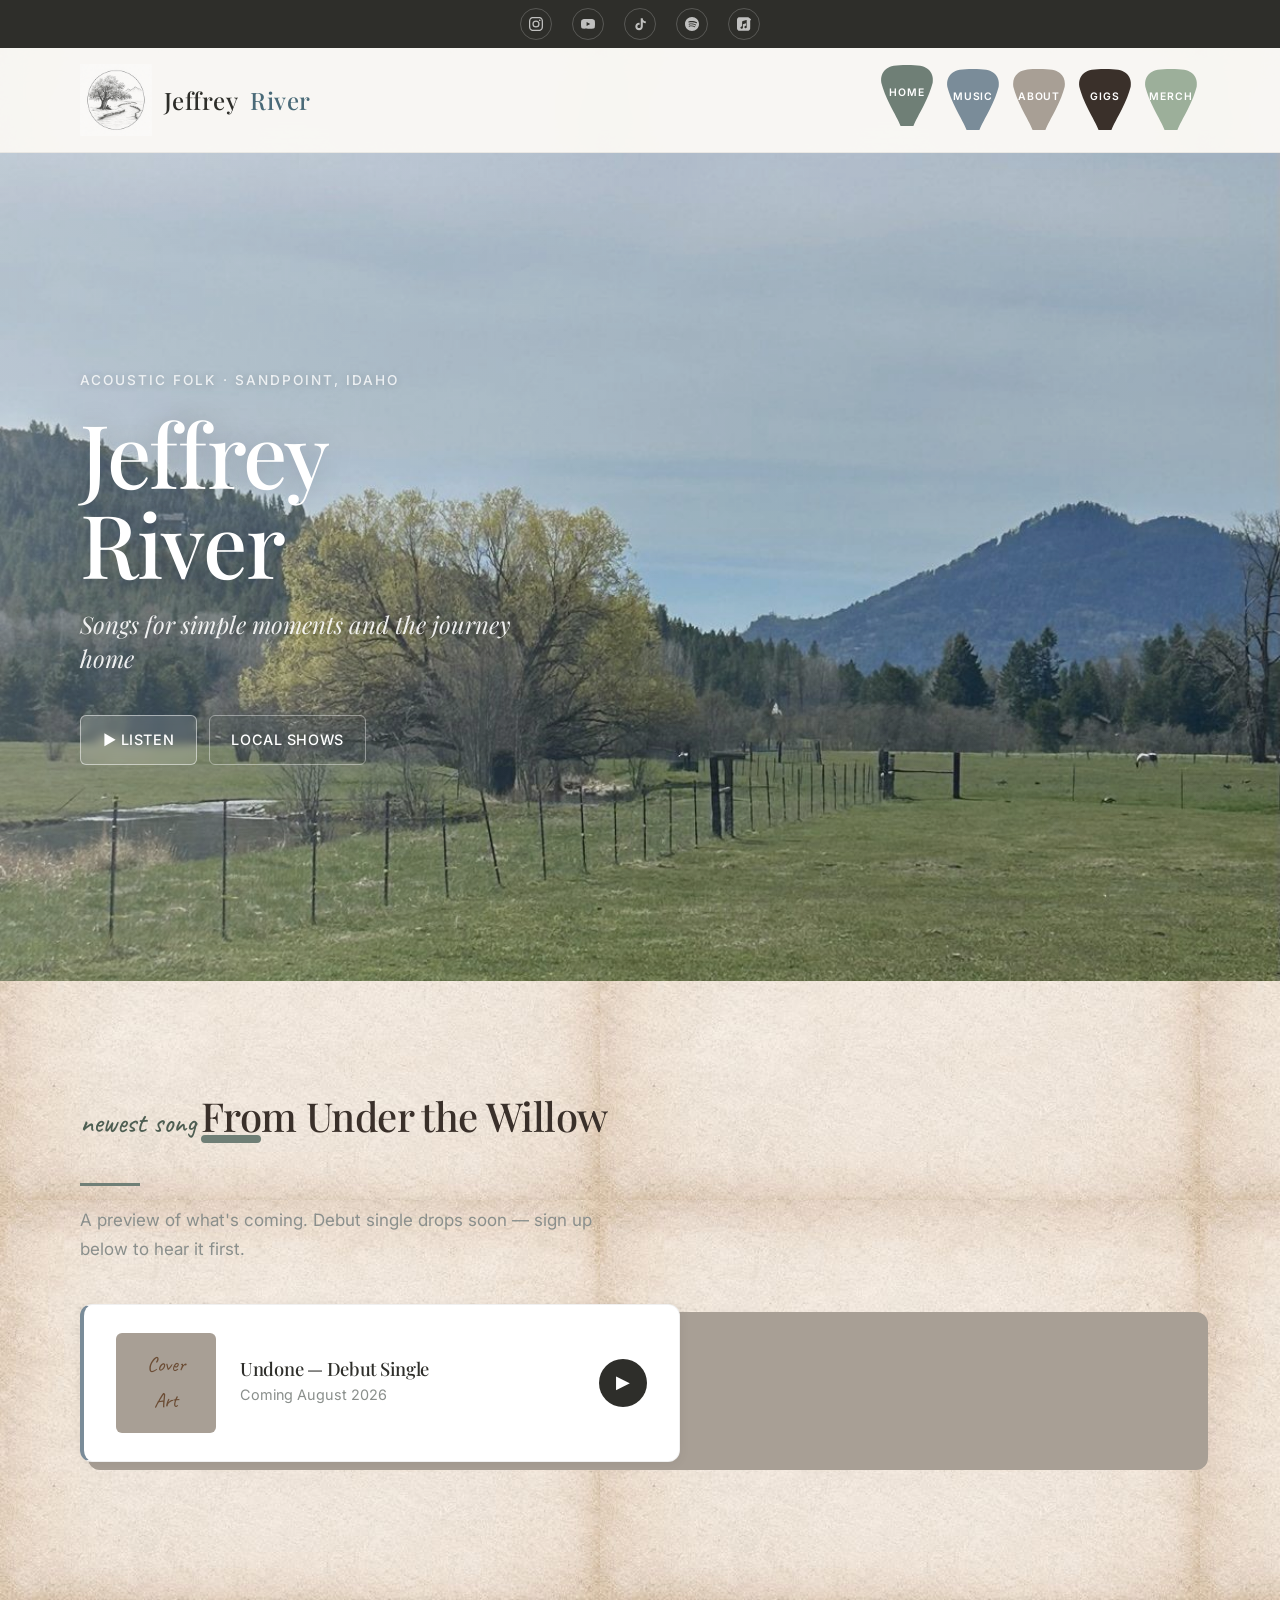
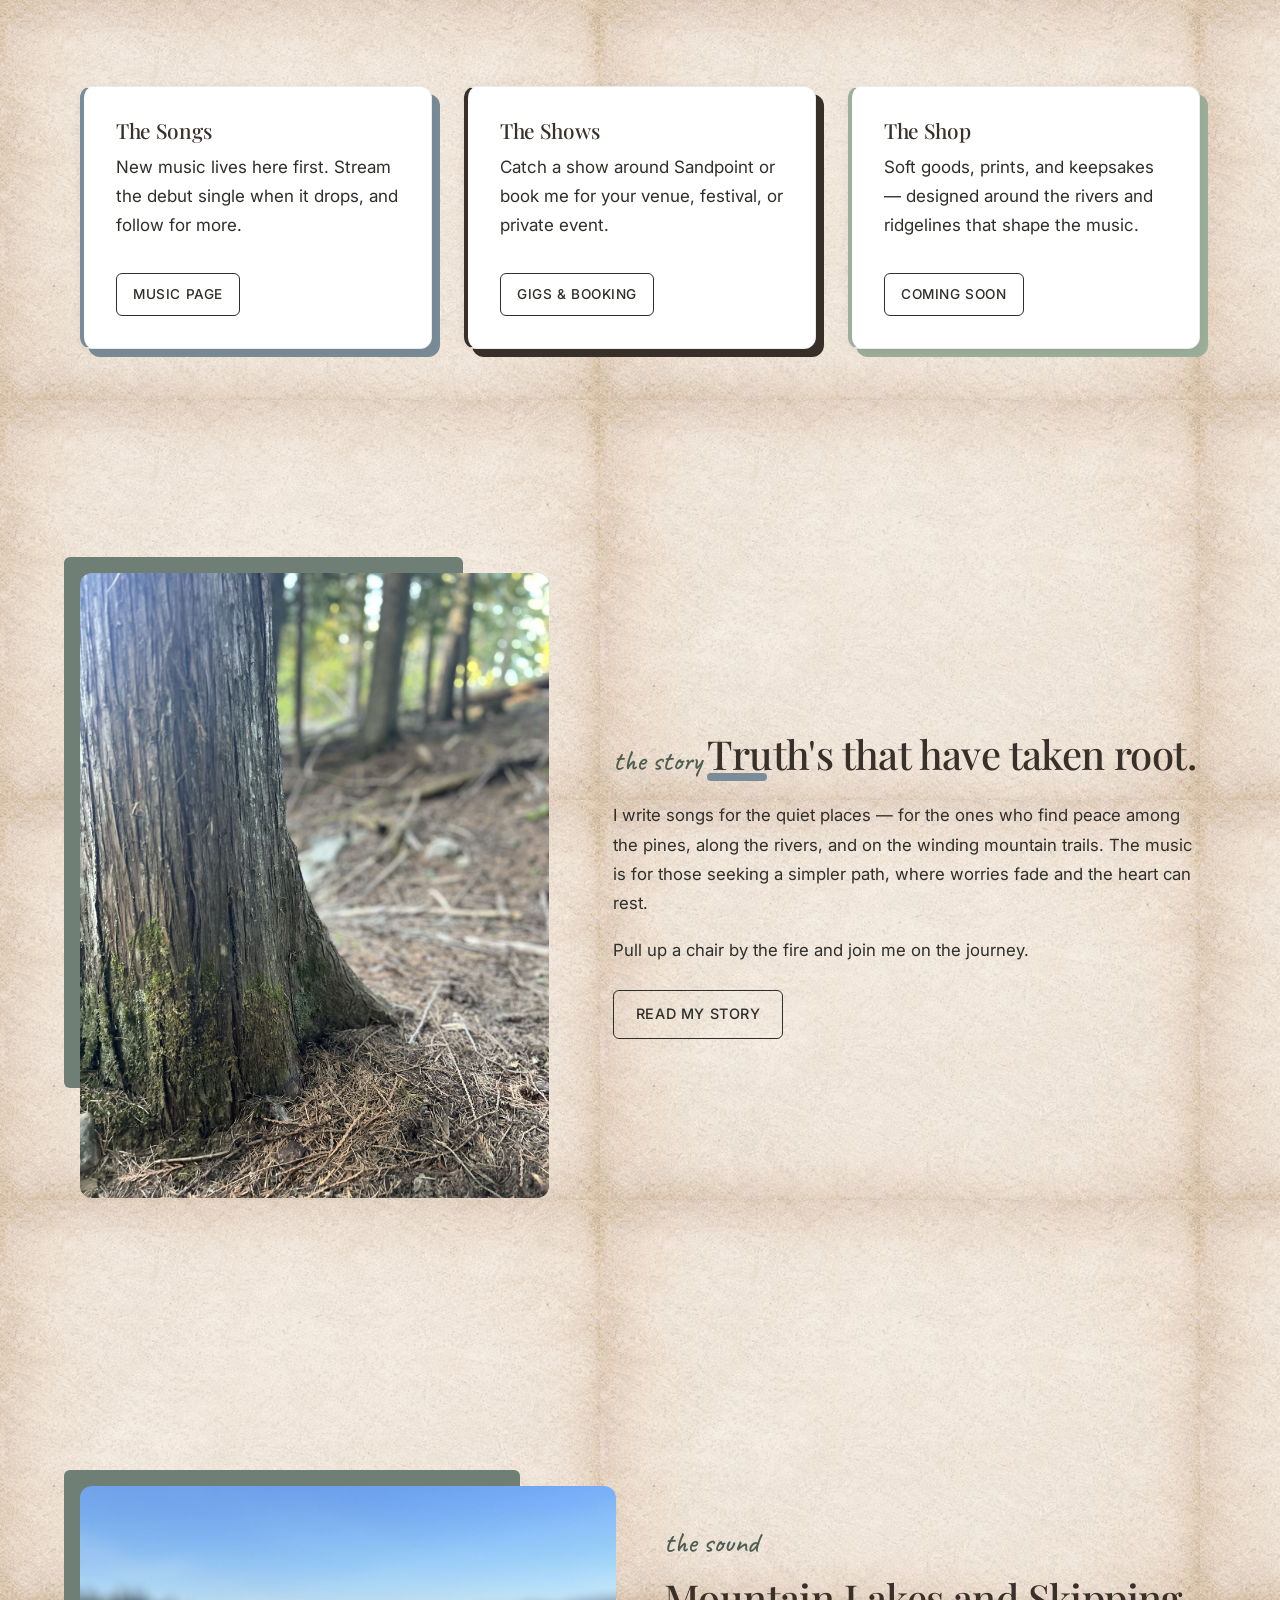
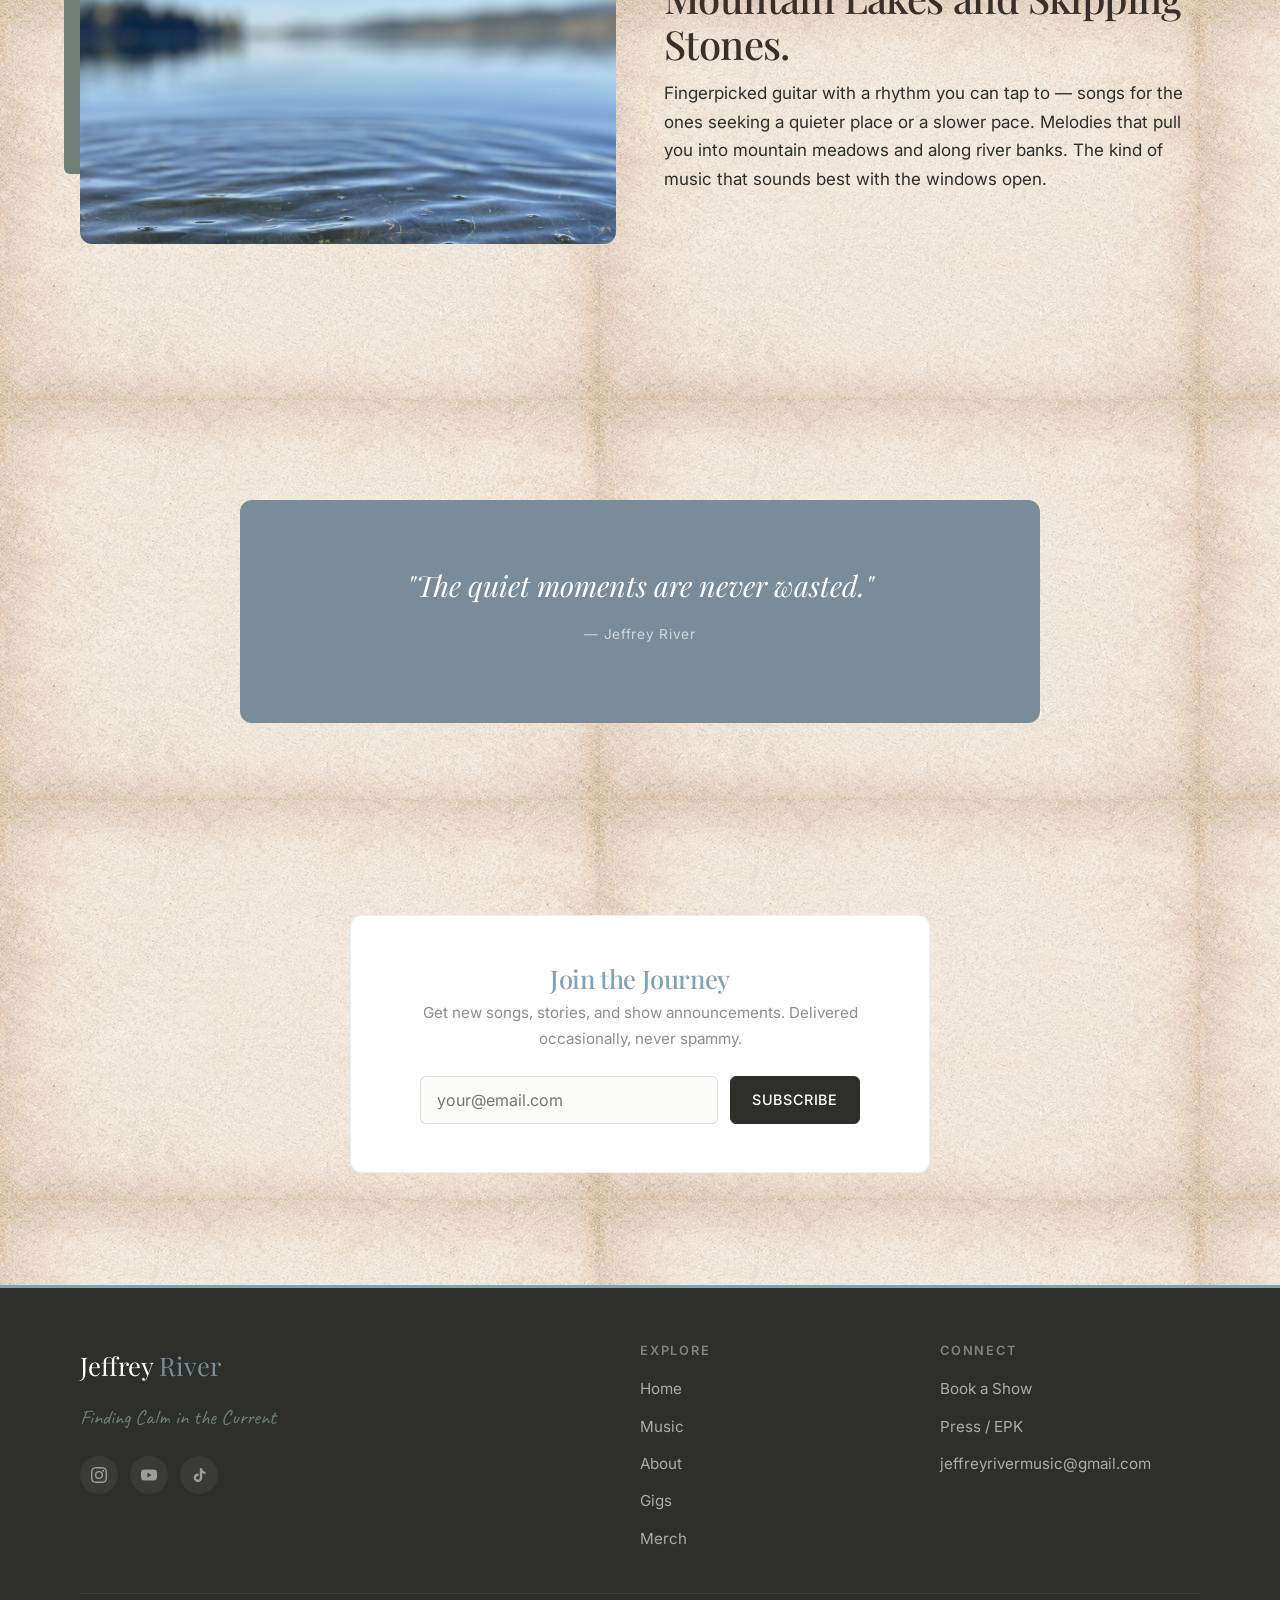
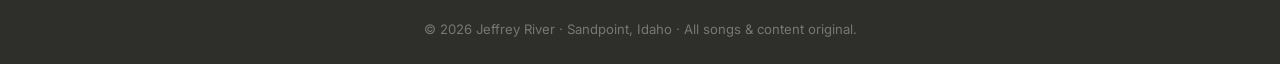
==== jeffrey-river/index.html @ 68cca328 "artist pic background updated" ====
<!DOCTYPE html>
<html lang="en">
<head>
  <meta charset="UTF-8" />
  <meta name="viewport" content="width=device-width, initial-scale=1.0" />
  <title>Jeffrey River — Acoustic Folk from Sandpoint, Idaho</title>
  <meta name="description" content="Jeffrey River is an acoustic folk singer-songwriter rooted in the rivers, mountains, and willows of Sandpoint, Idaho. New songs coming soon." />
  <meta name="theme-color" content="#6F7F76" />

  <!-- Social / Open Graph -->
  <meta property="og:title" content="Jeffrey River — Acoustic Folk" />
  <meta property="og:description" content="Acoustic folk from the rivers and mountains of Sandpoint, Idaho." />
  <meta property="og:type" content="website" />
  <meta property="og:url" content="https://www.jeffreyriver.com" />

  <!-- Fonts -->
  <link rel="preconnect" href="https://fonts.googleapis.com" />
  <link rel="preconnect" href="https://fonts.gstatic.com" crossorigin />
  <link href="https://fonts.googleapis.com/css2?family=Playfair+Display:wght@400;500;600&family=Inter:wght@300;400;500;600&family=Caveat:wght@400;500&display=swap" rel="stylesheet" />

  <link rel="stylesheet" href="css/styles.css" />
  <link rel="icon" type="image/x-icon" href="favicon.ico" />
  <link rel="icon" type="image/png" sizes="32x32" href="img/favicon-32x32.png" />
  <link rel="icon" type="image/png" sizes="192x192" href="img/favicon-192x192.png" />
  <link rel="apple-touch-icon" href="img/apple-touch-icon.png" />
</head>
<body class="page-home">

  <!-- ===== SOCIAL ICON BAR ===== -->
  <div class="social-bar">
    <a href="https://instagram.com/jeffreyrivermusic" target="_blank" rel="noopener" aria-label="Instagram">
      <svg viewBox="0 0 24 24"><path d="M12 2.16c3.2 0 3.58 0 4.85.07 1.17.05 1.8.25 2.23.41.56.22.96.48 1.38.9.42.42.68.82.9 1.38.16.42.36 1.06.41 2.23.06 1.27.07 1.65.07 4.85s0 3.58-.07 4.85c-.05 1.17-.25 1.8-.41 2.23-.22.56-.48.96-.9 1.38-.42.42-.82.68-1.38.9-.43.16-1.06.36-2.23.41-1.27.06-1.65.07-4.85.07s-3.58 0-4.85-.07c-1.17-.05-1.8-.25-2.23-.41a3.7 3.7 0 0 1-1.38-.9 3.7 3.7 0 0 1-.9-1.38c-.16-.43-.36-1.06-.41-2.23C2.17 15.58 2.16 15.2 2.16 12s0-3.58.07-4.85c.05-1.17.25-1.8.41-2.23.22-.56.48-.96.9-1.38.42-.42.82-.68 1.38-.9.43-.16 1.06-.36 2.23-.41C8.42 2.17 8.8 2.16 12 2.16M12 0C8.74 0 8.33.01 7.05.07 5.78.13 4.9.33 4.14.63a5.85 5.85 0 0 0-2.13 1.38A5.85 5.85 0 0 0 .63 4.14C.33 4.9.13 5.78.07 7.05.01 8.33 0 8.74 0 12s.01 3.67.07 4.95c.06 1.27.26 2.15.56 2.91.31.8.73 1.48 1.38 2.13.65.65 1.33 1.07 2.13 1.38.76.3 1.64.5 2.91.56C8.33 23.99 8.74 24 12 24s3.67-.01 4.95-.07c1.27-.06 2.15-.26 2.91-.56.8-.31 1.48-.73 2.13-1.38.65-.65 1.07-1.33 1.38-2.13.3-.76.5-1.64.56-2.91.06-1.28.07-1.69.07-4.95s-.01-3.67-.07-4.95c-.06-1.27-.26-2.15-.56-2.91a5.85 5.85 0 0 0-1.38-2.13A5.85 5.85 0 0 0 19.86.63C19.1.33 18.22.13 16.95.07 15.67.01 15.26 0 12 0Zm0 5.84a6.16 6.16 0 1 0 0 12.32 6.16 6.16 0 0 0 0-12.32Zm0 10.16a4 4 0 1 1 0-8 4 4 0 0 1 0 8Zm6.4-11.85a1.44 1.44 0 1 0 0 2.88 1.44 1.44 0 0 0 0-2.88Z"/></svg>
    </a>
    <a href="https://youtube.com/@jeffreyrivermusic" target="_blank" rel="noopener" aria-label="YouTube">
      <svg viewBox="0 0 24 24"><path d="M23.5 6.2a3 3 0 0 0-2.1-2.1C19.5 3.6 12 3.6 12 3.6s-7.5 0-9.4.5A3 3 0 0 0 .5 6.2C0 8 0 12 0 12s0 4 .5 5.8a3 3 0 0 0 2.1 2.1c1.9.5 9.4.5 9.4.5s7.5 0 9.4-.5a3 3 0 0 0 2.1-2.1C24 16 24 12 24 12s0-4-.5-5.8ZM9.6 15.6V8.4l6.3 3.6-6.3 3.6Z"/></svg>
    </a>
    <a href="https://tiktok.com/@jeffreyrivermusic" target="_blank" rel="noopener" aria-label="TikTok">
      <svg viewBox="0 0 24 24"><path d="M19.3 6.7c-1.5-.9-2.5-2.5-2.5-4.3V2h-3.5v14.2c0 1.6-1.3 2.8-2.9 2.8S7.5 17.8 7.5 16.2s1.3-2.8 2.9-2.8c.3 0 .6 0 .9.1V9.8c-.3 0-.6-.1-.9-.1C6.9 9.7 4 12.6 4 16.2S6.9 22.7 10.4 22.7s6.4-2.9 6.4-6.5V9.1c1.5 1 3.2 1.6 5.1 1.6V7.2c-1 0-2-.2-2.6-.5Z"/></svg>
    </a>
    <a href="#" target="_blank" rel="noopener" aria-label="Spotify">
      <svg viewBox="0 0 24 24"><path d="M12 0C5.4 0 0 5.4 0 12s5.4 12 12 12 12-5.4 12-12S18.6 0 12 0zm5.5 17.3c-.2.3-.6.4-.9.2-2.5-1.5-5.7-1.9-9.4-1-.4.1-.7-.1-.8-.5-.1-.4.1-.7.5-.8 4.1-.9 7.6-.5 10.4 1.2.3.2.4.6.2.9zm1.5-3.3c-.3.4-.8.5-1.2.3-2.9-1.8-7.2-2.3-10.6-1.2-.4.1-.9-.1-1-.5-.1-.4.1-.9.5-1 3.9-1.2 8.7-.6 12 1.4.3.1.4.6.3 1zm.1-3.4c-3.4-2-9.1-2.2-12.4-1.2-.5.2-1-.2-1.1-.7-.2-.5.2-1 .7-1.1 3.8-1.2 10-1 13.9 1.4.5.3.6.9.3 1.3-.2.5-.8.6-1.4.3z"/></svg>
    </a>
    <a href="#" target="_blank" rel="noopener" aria-label="Apple Music">
      <svg viewBox="0 0 24 24"><path d="M23.99 6.1a6.6 6.6 0 0 0-.14-1.42 4.4 4.4 0 0 0-.4-1.15 4.08 4.08 0 0 0-1.58-1.58 4.4 4.4 0 0 0-1.15-.4A6.6 6.6 0 0 0 19.3.42C18.4.38 18.11.37 15.75.37H8.26c-2.36 0-2.65.01-3.56.05a6.6 6.6 0 0 0-1.42.14 4.4 4.4 0 0 0-1.15.4A4.08 4.08 0 0 0 .55 2.54a4.4 4.4 0 0 0-.4 1.15A6.6 6.6 0 0 0 .01 5.1C-.03 6.01-.04 6.3-.04 8.66v6.68c0 2.36.01 2.65.05 3.56a6.6 6.6 0 0 0 .14 1.42 4.4 4.4 0 0 0 .4 1.15 4.08 4.08 0 0 0 1.58 1.58c.36.19.74.33 1.15.4a6.6 6.6 0 0 0 1.42.14c.91.04 1.2.05 3.56.05h6.49c2.36 0 2.65-.01 3.56-.05a6.6 6.6 0 0 0 1.42-.14 4.37 4.37 0 0 0 2.73-2.73 6.6 6.6 0 0 0 .14-1.42c.04-.91.05-1.2.05-3.56V8.66c0-2.36 0-2.65-.05-3.56zM16.95 16.57c0 .65-.07.98-.12 1.21a2.06 2.06 0 0 1-1.63 1.47c-.27.05-.5.06-.76.02a2.09 2.09 0 0 1-1.63-1.43c-.15-.43-.14-.91.03-1.33.17-.42.49-.76.89-.97.28-.14.6-.24.91-.34.31-.1.63-.2.91-.35V10.9l-5.4 1.64v5.07c0 .65-.07.98-.12 1.21a2.06 2.06 0 0 1-1.63 1.47c-.27.05-.5.06-.76.02a2.09 2.09 0 0 1-1.63-1.43c-.15-.43-.14-.91.03-1.33.17-.42.49-.76.89-.97.28-.14.6-.24.91-.34.31-.1.63-.2.91-.35V8.96c0-.36.02-.72.13-1.06.1-.3.29-.57.54-.77a1.7 1.7 0 0 1 .71-.35l5.74-1.66c.1-.03.2-.03.3-.01.1.02.18.07.25.13.06.07.11.15.14.24.03.09.04.19.04.29v10.8z"/></svg>
    </a>
  </div>

  <!-- ===== HEADER ===== -->
  <header class="site-header">
    <nav class="nav" aria-label="Primary">
      <a class="nav__brand" href="index.html"><img src="img/Logo.png" alt="Jeffrey River logo">Jeffrey <span>River</span></a>
      <button class="nav__toggle" aria-label="Toggle menu" aria-expanded="false">
        <span></span><span></span><span></span>
      </button>
      <ul class="nav__links">
        <li><a href="index.html">Home</a></li>
        <li><a href="music.html">Music</a></li>
        <li><a href="about.html">About</a></li>
        <li><a href="gigs.html">Gigs</a></li>
        <li><a href="merch.html">Merch</a></li>
      </ul>
    </nav>
  </header>

  <!-- ===== HERO (left-aligned, cinematic) ===== -->
  <section class="hero">
    <img class="hero__photo" src="img/hero.jpg" alt="Meadow and river in northern Idaho">
    <div class="hero__accent"></div>
    <div class="hero__inner">
      <div class="hero__eyebrow">Acoustic Folk · Sandpoint, Idaho</div>
      <h1>Jeffrey<br>River</h1>
      <p class="hero__tagline">Songs for simple moments and the journey home</p>
      <div class="hero__cta">
        <a href="music.html" class="btn btn--primary">&#9654; Listen</a>
        <a href="gigs.html" class="btn btn--outline">Local Shows</a>
      </div>
    </div>
  </section>

  <!-- ===== FEATURED MUSIC (with color-block accent) ===== -->
  <section class="section">
    <div class="container">
      <div style="max-width: 640px;">
        <span class="eyebrow">newest song</span>
        <h2 class="color-block color-block--heading color-block--sage" style="display: inline-block;">From Under the Willow</h2>
        <hr class="divider divider--left" />
        <p style="max-width: 520px; margin-bottom: 2.5rem; color: var(--ash);">A preview of what's coming. Debut single drops soon — sign up below to hear it first.</p>
      </div>

      <div class="color-block color-block--card color-block--sand">
        <div class="player" aria-label="Music player placeholder">
          <div class="player__art">Cover<br/>Art</div>
          <div class="player__info">
            <h3>Undone — Debut Single</h3>
            <p>Coming August 2026</p>
          </div>
          <button class="player__btn" aria-label="Play preview">&#9654;</button>
        </div>
      </div>
    </div>
  </section>

  <!-- ===== THREE CALLOUTS (cards with offset color tiles) ===== -->
  <section class="section">
    <div class="container">
      <div class="grid">
        <div class="color-block color-block--card color-block--river">
          <div class="card" style="border-left-color: var(--river); box-shadow: 0 2px 12px rgba(0,0,0,0.06);">
            <h3>The Songs</h3>
            <p>New music lives here first. Stream the debut single when it drops, and follow for more.</p>
            <a href="music.html" class="btn btn--ghost" style="margin-top:1rem;">Music Page</a>
          </div>
        </div>
        <div class="color-block color-block--card color-block--leather">
          <div class="card" style="border-left-color: var(--leather); box-shadow: 0 2px 12px rgba(0,0,0,0.06);">
            <h3>The Shows</h3>
            <p>Catch a show around Sandpoint or book me for your venue, festival, or private event.</p>
            <a href="gigs.html" class="btn btn--ghost" style="margin-top:1rem;">Gigs & Booking</a>
          </div>
        </div>
        <div class="color-block color-block--card color-block--moss">
          <div class="card" style="border-left-color: var(--moss); box-shadow: 0 2px 12px rgba(0,0,0,0.06);">
            <h3>The Shop</h3>
            <p>Soft goods, prints, and keepsakes — designed around the rivers and ridgelines that shape the music.</p>
            <a href="merch.html" class="btn btn--ghost" style="margin-top:1rem;">Coming Soon</a>
          </div>
        </div>
      </div>
    </div>
  </section>

  <!-- ===== ABOUT PREVIEW (asymmetric split) ===== -->
  <section class="section">
    <div class="container">
      <div class="split">
        <div class="split__image">
          <div class="color-block color-block--image color-block--sage">
            <img src="img/tree-trunk.jpg" alt="Tree trunk with deep roots in northern Idaho" style="width:100%; height:100%; object-fit:cover; border-radius: var(--radius-lg);" />
          </div>
        </div>
        <div class="split__text">
          <span class="eyebrow">the story</span>
          <h2 class="color-block color-block--heading color-block--river" style="display: inline-block;">Truth's that have taken root.</h2>
          <p>I write songs for the quiet places — for the ones who find peace among the pines, along the rivers, and on the winding mountain trails. The music is for those seeking a simpler path, where worries fade and the heart can rest.</p>
          <p>Pull up a chair by the fire and join me on the journey.</p>
          <a href="about.html" class="btn btn--outline" style="margin-top:0.5rem;">Read My Story</a>
        </div>
      </div>
    </div>
  </section>

  <!-- ===== PHOTO ROW — guitar/nature ===== -->
  <section class="section">
    <div class="container">
      <div class="photo-row">
        <div class="photo-row__image color-block color-block--image color-block--sage">
          <img src="img/lake.jpg" alt="Mountain lake in northern Idaho" />
        </div>
        <div class="photo-row__text">
          <span class="eyebrow">the sound</span>
          <h2>Mountain Lakes and Skipping Stones.</h2>
          <p>Fingerpicked guitar with a rhythm you can tap to — songs for the ones seeking a quieter place or a slower pace. Melodies that pull you into mountain meadows and along river banks. The kind of music that sounds best with the windows open.</p>
        </div>
      </div>
    </div>
  </section>

  <!-- ===== QUOTE BREAK (color block, not full-width) ===== -->
  <section class="quote-break">
    <div class="container">
      <div class="quote-break__block">
        <p class="quote-break__text">"The quiet moments are never wasted."</p>
        <p class="quote-break__attr">— Jeffrey River</p>
      </div>
    </div>
  </section>

  <!-- ===== EMAIL SIGNUP ===== -->
  <section class="section">
    <div class="container">
      <div class="signup">
        <h3>Join the Journey</h3>
        <p>Get new songs, stories, and show announcements. Delivered occasionally, never spammy.</p>
        <form class="signup__form" id="signup-form">
          <input type="email" name="fields[email]" placeholder="your@email.com" required aria-label="Email address" />
          <input type="hidden" name="ml-submit" value="1">
          <!-- Honeypot — hidden from real users, catches bots -->
          <div style="position:absolute;left:-9999px;" aria-hidden="true">
            <input type="text" name="ml_hp_email" tabindex="-1" autocomplete="off" value="">
          </div>
          <button type="submit" class="btn btn--primary">Subscribe</button>
        </form>
        <p class="signup__success" id="signup-success" style="display:none; margin-top:1.5rem; font-size:1.1rem; color:var(--sage);">Welcome to the journey — check your inbox soon.</p>
        <script>
          document.getElementById('signup-form').addEventListener('submit', function(e) {
            e.preventDefault();
            var form = this;
            var data = new FormData(form);
            // Check honeypot
            if (data.get('ml_hp_email')) return;
            var params = new URLSearchParams(data).toString();
            fetch('https://assets.mailerlite.com/jsonp/2268893/forms/184915517427942512/subscribe?' + params, {
              method: 'GET',
              mode: 'no-cors'
            }).then(function() {
              form.style.display = 'none';
              document.getElementById('signup-success').style.display = 'block';
            }).catch(function() {
              form.style.display = 'none';
              document.getElementById('signup-success').style.display = 'block';
            });
          });
        </script>
      </div>
    </div>
  </section>

  <!-- ===== FOOTER ===== -->
  <footer class="site-footer">
    <div class="container">
      <div class="footer-grid">
        <div>
          <div class="footer__brand">Jeffrey <span style="color: var(--river);">River</span></div>
          <p class="footer__tag">Finding Calm in the Current</p>
          <div class="social">
            <a href="https://instagram.com/jeffreyrivermusic" target="_blank" rel="noopener" aria-label="Instagram">
              <svg viewBox="0 0 24 24"><path d="M12 2.16c3.2 0 3.58 0 4.85.07 1.17.05 1.8.25 2.23.41.56.22.96.48 1.38.9.42.42.68.82.9 1.38.16.42.36 1.06.41 2.23.06 1.27.07 1.65.07 4.85s0 3.58-.07 4.85c-.05 1.17-.25 1.8-.41 2.23-.22.56-.48.96-.9 1.38-.42.42-.82.68-1.38.9-.43.16-1.06.36-2.23.41-1.27.06-1.65.07-4.85.07s-3.58 0-4.85-.07c-1.17-.05-1.8-.25-2.23-.41a3.7 3.7 0 0 1-1.38-.9 3.7 3.7 0 0 1-.9-1.38c-.16-.43-.36-1.06-.41-2.23C2.17 15.58 2.16 15.2 2.16 12s0-3.58.07-4.85c.05-1.17.25-1.8.41-2.23.22-.56.48-.96.9-1.38.42-.42.82-.68 1.38-.9.43-.16 1.06-.36 2.23-.41C8.42 2.17 8.8 2.16 12 2.16M12 0C8.74 0 8.33.01 7.05.07 5.78.13 4.9.33 4.14.63a5.85 5.85 0 0 0-2.13 1.38A5.85 5.85 0 0 0 .63 4.14C.33 4.9.13 5.78.07 7.05.01 8.33 0 8.74 0 12s.01 3.67.07 4.95c.06 1.27.26 2.15.56 2.91.31.8.73 1.48 1.38 2.13.65.65 1.33 1.07 2.13 1.38.76.3 1.64.5 2.91.56C8.33 23.99 8.74 24 12 24s3.67-.01 4.95-.07c1.27-.06 2.15-.26 2.91-.56.8-.31 1.48-.73 2.13-1.38.65-.65 1.07-1.33 1.38-2.13.3-.76.5-1.64.56-2.91.06-1.28.07-1.69.07-4.95s-.01-3.67-.07-4.95c-.06-1.27-.26-2.15-.56-2.91a5.85 5.85 0 0 0-1.38-2.13A5.85 5.85 0 0 0 19.86.63C19.1.33 18.22.13 16.95.07 15.67.01 15.26 0 12 0Zm0 5.84a6.16 6.16 0 1 0 0 12.32 6.16 6.16 0 0 0 0-12.32Zm0 10.16a4 4 0 1 1 0-8 4 4 0 0 1 0 8Zm6.4-11.85a1.44 1.44 0 1 0 0 2.88 1.44 1.44 0 0 0 0-2.88Z"/></svg>
            </a>
            <a href="https://youtube.com/@jeffreyrivermusic" target="_blank" rel="noopener" aria-label="YouTube">
              <svg viewBox="0 0 24 24"><path d="M23.5 6.2a3 3 0 0 0-2.1-2.1C19.5 3.6 12 3.6 12 3.6s-7.5 0-9.4.5A3 3 0 0 0 .5 6.2C0 8 0 12 0 12s0 4 .5 5.8a3 3 0 0 0 2.1 2.1c1.9.5 9.4.5 9.4.5s7.5 0 9.4-.5a3 3 0 0 0 2.1-2.1C24 16 24 12 24 12s0-4-.5-5.8ZM9.6 15.6V8.4l6.3 3.6-6.3 3.6Z"/></svg>
            </a>
            <a href="https://tiktok.com/@jeffreyrivermusic" target="_blank" rel="noopener" aria-label="TikTok">
              <svg viewBox="0 0 24 24"><path d="M19.3 6.7c-1.5-.9-2.5-2.5-2.5-4.3V2h-3.5v14.2c0 1.6-1.3 2.8-2.9 2.8S7.5 17.8 7.5 16.2s1.3-2.8 2.9-2.8c.3 0 .6 0 .9.1V9.8c-.3 0-.6-.1-.9-.1C6.9 9.7 4 12.6 4 16.2S6.9 22.7 10.4 22.7s6.4-2.9 6.4-6.5V9.1c1.5 1 3.2 1.6 5.1 1.6V7.2c-1 0-2-.2-2.6-.5Z"/></svg>
            </a>
          </div>
        </div>
        <div>
          <h4>Explore</h4>
          <ul>
            <li><a href="index.html">Home</a></li>
            <li><a href="music.html">Music</a></li>
            <li><a href="about.html">About</a></li>
            <li><a href="gigs.html">Gigs</a></li>
            <li><a href="merch.html">Merch</a></li>
          </ul>
        </div>
        <div>
          <h4>Connect</h4>
          <ul>
            <li><a href="gigs.html#book">Book a Show</a></li>
            <li><a href="about.html#epk">Press / EPK</a></li>
            <li><a href="mailto:jeffreyrivermusic@gmail.com">jeffreyrivermusic@gmail.com</a></li>
          </ul>
        </div>
      </div>
      <div class="footer__base">
        &copy; <span id="year"></span> Jeffrey River · Sandpoint, Idaho · All songs & content original.
      </div>
    </div>
  </footer>

  <script src="js/main.js"></script>
</body>
</html>
---- jeffrey-river/css/styles.css ----
/* ==========================================================================
   Jeffrey River — River & Meadow Design System
   Editorial folk aesthetic · floating color blocks · generous whitespace
   ========================================================================== */

:root {
  /* Accent palette — small color blocks, not full backgrounds */
  --sage:         #6F7F76;   /* Dusty meadow green */
  --river:        #7A8C99;   /* Faded river blue */
  --sand:         #A89F95;   /* Warm stone — matches about page accent */
  --misty:        #7FA3B5;   /* Misty blue — light accent */
  --moss:         #9CAF9A;   /* Dusty sage green */
  --warmgrey:     #A89F95;   /* Warm stone pastel — about page accent */

  /* Darker accents for text */
  --bark:         #3A302A;   /* Aged leather — muted deep brown */
  --bark-mid:     #6b4c34;   /* Mid bark */
  --leather:      #3A302A;   /* Aged leather — same as bark */
  --river-dark:   #4A6A78;
  --sage-deep:    #4E5E52;
  --heading:      #3A302A;   /* Aged leather — same as bark/leather */

  /* Backgrounds — clean and crisp */
  --paper:        #FBFBFA;   /* Main bg — near-white, clean */
  --white:        #FFFFFF;
  --parchment:    #F5F4F2;   /* Subtle off-white for alternating sections */
  --card-bg:      #FFFFFF;   /* Card backgrounds — true white */
  --charcoal:     #2E2E2A;
  --ash:          #8A8F8C;

  /* Typography */
  --font-display: "Playfair Display", Georgia, "Times New Roman", serif;
  --font-body:    "Inter", -apple-system, BlinkMacSystemFont, "Segoe UI", Roboto, sans-serif;
  --font-hand:    "Caveat", "Brush Script MT", cursive;

  /* Layout */
  --max-width: 1200px;
  --gutter: clamp(1.25rem, 4vw, 2.5rem);
  --radius: 6px;
  --radius-lg: 12px;
  --ease: cubic-bezier(.4, 0, .2, 1);
}

/* ---------- Reset ---------- */
*, *::before, *::after { box-sizing: border-box; }
html { scroll-behavior: smooth; }
body {
  margin: 0;
  font-family: var(--font-body);
  font-size: 17px;
  line-height: 1.7;
  color: var(--charcoal);
  background: var(--paper) url('../img/parchment-bg.jpg') repeat;
  background-size: 600px auto;
  -webkit-font-smoothing: antialiased;
  -moz-osx-font-smoothing: grayscale;
}
img { max-width: 100%; display: block; }
a { color: var(--river-dark); text-decoration: none; transition: color .2s var(--ease); }
a:hover { color: var(--bark); }

h1, h2, h3, h4 {
  font-family: var(--font-display);
  font-weight: 500;
  color: var(--heading);
  letter-spacing: -0.015em;
  line-height: 1.15;
  margin: 0 0 0.6em;
}
h1 { font-size: clamp(2.4rem, 6vw, 4rem); }
h2 { font-size: clamp(1.7rem, 3.5vw, 2.5rem); }
h3 { font-size: 1.3rem; }
p { margin: 0 0 1em; }

/* ---------- Layout ---------- */
.container {
  max-width: var(--max-width);
  margin: 0 auto;
  padding: 0 var(--gutter);
}
.section {
  padding: clamp(4rem, 10vw, 7rem) 0;
  background: transparent;
}
.text-center { text-align: center; }

/* ---------- Floating Color Blocks ----------
   Small colored rectangles offset behind elements.
   Used as accents — NOT full-width backgrounds.
   -------------------------------------------- */
.color-block {
  position: relative;
  z-index: 0;
}
.color-block::before {
  content: "";
  position: absolute;
  z-index: -1;
  border-radius: var(--radius);
}
/* Variants */
.color-block--sage::before   { background: var(--sage); }
.color-block--clay::before   { background: var(--warmgrey); }
.color-block--river::before  { background: var(--river); }
.color-block--sand::before   { background: var(--sand); }
.color-block--moss::before    { background: var(--moss); }
.color-block--leather::before  { background: var(--leather); }
.color-block--warmgrey::before { background: var(--warmgrey); }

/* Block behind headings — small accent rectangle */
.color-block--heading::before {
  width: 60px;
  height: 8px;
  bottom: -4px;
  left: 0;
}
.color-block--heading-center::before {
  width: 60px;
  height: 8px;
  bottom: -4px;
  left: 50%;
  transform: translateX(-50%);
}

/* Block behind images — offset rectangle */
.color-block--image::before {
  width: 85%;
  height: 85%;
  top: -16px;
  left: -16px;
}
.color-block--image-right::before {
  width: 85%;
  height: 85%;
  top: -16px;
  right: -16px;
  left: auto;
}

/* Block behind cards — subtle offset tile */
.color-block--card::before {
  width: 100%;
  height: 100%;
  top: 8px;
  left: 8px;
  border-radius: var(--radius-lg);
}

/* ---------- Eyebrow (handwritten label) ---------- */
.eyebrow {
  font-family: var(--font-hand);
  font-size: clamp(1.4rem, 2.5vw, 1.8rem);
  color: var(--sage-deep);
  display: inline-block;
  margin-bottom: 0.25em;
  font-weight: 500;
}

/* ---------- Buttons ---------- */
.btn {
  display: inline-flex;
  align-items: center;
  gap: 0.5em;
  padding: 0.8em 1.5em;
  font-family: var(--font-body);
  font-size: 0.9rem;
  font-weight: 500;
  letter-spacing: 0.04em;
  text-transform: uppercase;
  border-radius: var(--radius);
  border: 1.5px solid transparent;
  cursor: pointer;
  transition: all .25s var(--ease);
  text-align: center;
}
.btn--primary {
  background: var(--charcoal);
  color: var(--white);
  border-color: var(--charcoal);
}
.btn--primary:hover {
  background: var(--bark-mid);
  border-color: var(--bark-mid);
  transform: translateY(-1px);
}
.btn--outline {
  background: transparent;
  color: var(--charcoal);
  border-color: var(--charcoal);
}
.btn--outline:hover {
  background: var(--charcoal);
  color: var(--white);
}
/* Ghost style for cards */
.btn--ghost {
  background: transparent;
  color: var(--charcoal);
  border-color: var(--charcoal);
  font-size: 0.85rem;
  padding: 0.65em 1.2em;
}
.btn--ghost:hover {
  background: var(--charcoal);
  color: var(--white);
}

/* ---------- Social icon bar (top slim strip) ---------- */
.social-bar {
  display: flex;
  justify-content: center;
  align-items: center;
  gap: 1.25rem;
  padding: 0.5rem 0;
  background: var(--charcoal);
}
.social-bar a {
  width: 32px;
  height: 32px;
  border-radius: 50%;
  border: 1px solid rgba(255,255,255,0.2);
  display: grid;
  place-items: center;
  transition: all .2s var(--ease);
}
.social-bar a:hover {
  border-color: rgba(255,255,255,0.5);
  background: rgba(255,255,255,0.08);
}
.social-bar svg { width: 14px; height: 14px; fill: rgba(255,255,255,0.7); }
.social-bar a:hover svg { fill: var(--white); }

/* ---------- Header / Nav ---------- */
.site-header {
  position: sticky;
  top: 0;
  z-index: 50;
  background: rgba(248, 247, 244, 0.96);
  backdrop-filter: blur(14px);
  -webkit-backdrop-filter: blur(14px);
  border-bottom: 1px solid rgba(0,0,0,0.06);
}
.nav {
  display: flex;
  align-items: center;
  justify-content: space-between;
  padding: 1rem var(--gutter);
  max-width: var(--max-width);
  margin: 0 auto;
}
.nav__brand {
  font-family: var(--font-display);
  font-size: 1.5rem;
  font-weight: 500;
  color: var(--charcoal);
  letter-spacing: 0.02em;
  display: flex;
  align-items: center;
  gap: 0.75rem;
}
.nav__brand img {
  height: 72px;
  width: auto;
}
.nav__brand span { color: var(--river-dark); }
/* Guitar pick nav tabs — top half of a pick shape */
.nav__links {
  display: flex;
  gap: 0.5rem;
  list-style: none;
  padding: 0;
  margin: 0;
  align-items: flex-end;
}
.nav__links a {
  display: flex;
  align-items: center;
  justify-content: center;
  color: var(--white);
  font-size: 0.65rem;
  font-weight: 600;
  letter-spacing: 0.08em;
  text-transform: uppercase;
  position: relative;
  width: 58px;
  height: 62px;
  padding-bottom: 6px;
  background: var(--sage);
  transition: transform .2s var(--ease), background .2s var(--ease), box-shadow .2s var(--ease);
  text-align: center;
  line-height: 1.2;
  -webkit-mask-image: url("data:image/svg+xml,%3Csvg xmlns='http://www.w3.org/2000/svg' viewBox='0 0 72 76'%3E%3Cpath d='M28 76 L44 76 C46 70 52 60 57 50 C62 40 66 30 68 22 C69 15 67 9 62 5 C57 1 50 0 36 0 C22 0 15 1 10 5 C5 9 3 15 4 22 C6 30 10 40 15 50 C20 60 26 70 28 76Z'/%3E%3C/svg%3E");
  mask-image: url("data:image/svg+xml,%3Csvg xmlns='http://www.w3.org/2000/svg' viewBox='0 0 72 76'%3E%3Cpath d='M28 76 L44 76 C46 70 52 60 57 50 C62 40 66 30 68 22 C69 15 67 9 62 5 C57 1 50 0 36 0 C22 0 15 1 10 5 C5 9 3 15 4 22 C6 30 10 40 15 50 C20 60 26 70 28 76Z'/%3E%3C/svg%3E");
  -webkit-mask-size: contain;
  mask-size: contain;
  -webkit-mask-repeat: no-repeat;
  mask-repeat: no-repeat;
  border-radius: 0;
}
.nav__links a:hover {
  transform: translateY(-3px);
  box-shadow: 0 4px 12px rgba(0,0,0,0.12);
  color: var(--white);
}
/* Per-page pick colors */
.nav__links li:nth-child(1) a { background: var(--sage); }       /* Home = sage */
.nav__links li:nth-child(2) a { background: var(--river); }      /* Music = river blue */
.nav__links li:nth-child(3) a { background: var(--warmgrey); }   /* About = warm grey */
.nav__links li:nth-child(4) a { background: var(--leather); }    /* Gigs = leather */
.nav__links li:nth-child(5) a { background: var(--moss); }       /* Merch = moss */
/* Active state — lift + stronger shadow */
.nav__links a.active {
  transform: translateY(-4px);
  box-shadow: 0 6px 16px rgba(0,0,0,0.15);
}
/* Hover brightness */
.nav__links li:nth-child(1) a:hover { background: #5D6D64; }
.nav__links li:nth-child(2) a:hover { background: #677C89; }
.nav__links li:nth-child(3) a:hover { background: #746B63; }
.nav__links li:nth-child(4) a:hover { background: #3A2520; }
.nav__links li:nth-child(5) a:hover { background: #728A6C; }

.nav__toggle {
  display: none;
  background: none;
  border: 0;
  cursor: pointer;
  padding: 0.5rem;
}
.nav__toggle span {
  display: block;
  width: 24px;
  height: 2px;
  background: var(--charcoal);
  margin: 5px 0;
  transition: transform .3s var(--ease), opacity .3s var(--ease);
}

@media (max-width: 768px) {
  .nav__toggle { display: block; }
  .nav__brand img { height: 56px; }
  .nav__links {
    position: absolute;
    top: 100%;
    left: 0;
    right: 0;
    background: var(--paper);
    flex-direction: row;
    flex-wrap: nowrap;
    justify-content: center;
    gap: 0.35rem;
    padding: 0.75rem var(--gutter);
    border-bottom: 1px solid rgba(0,0,0,0.06);
    transform: translateY(-10px);
    opacity: 0;
    pointer-events: none;
    transition: all .3s var(--ease);
  }
  .nav__links.is-open {
    transform: translateY(0);
    opacity: 1;
    pointer-events: auto;
  }
  .nav__links li {
    padding: 0;
  }
  .nav__links a {
    width: 48px;
    height: 52px;
    font-size: 0.55rem;
    letter-spacing: 0.05em;
    padding-bottom: 4px;
  }
}

/* ---------- Hero (photo-based, left-aligned) ---------- */
.hero {
  position: relative;
  min-height: 92vh;
  display: flex;
  align-items: center;
  overflow: hidden;
  background: var(--charcoal);
}
.hero__photo {
  position: absolute;
  inset: 0;
  width: 100%;
  height: 100%;
  object-fit: cover;
  object-position: center 70%;
  opacity: 0.88;
  filter: saturate(1.05);
}
.hero--placeholder {
  background: linear-gradient(135deg, #C3CFC6 0%, #B5C4CE 50%, #D5CEC4 100%);
}
.hero::after {
  content: "";
  position: absolute;
  inset: 0;
  background: linear-gradient(to right, rgba(248,247,244,0.2) 0%, rgba(248,247,244,0.03) 50%, transparent 100%);
  pointer-events: none;
}
.hero__inner {
  position: relative;
  z-index: 1;
  padding: 4rem var(--gutter);
  max-width: var(--max-width);
  margin: 0 auto;
  width: 100%;
}
.hero h1 {
  font-size: clamp(3rem, 8vw, 5.5rem);
  line-height: 1.02;
  margin-bottom: 0.4rem;
  color: var(--white);
  text-shadow: 0 2px 30px rgba(0,0,0,0.25);
  max-width: 600px;
}
.hero__eyebrow {
  font-family: var(--font-body);
  font-size: 0.85rem;
  font-weight: 500;
  letter-spacing: 0.15em;
  text-transform: uppercase;
  color: rgba(255,255,255,0.8);
  margin-bottom: 1rem;
  text-shadow: 0 1px 8px rgba(0,0,0,0.2);
}
.hero__tagline {
  font-family: var(--font-display);
  font-size: clamp(1.15rem, 2.2vw, 1.5rem);
  font-weight: 400;
  font-style: italic;
  color: rgba(255,255,255,0.9);
  max-width: 480px;
  margin: 1.25rem 0 2.5rem;
  line-height: 1.4;
  text-shadow: 0 1px 10px rgba(0,0,0,0.2);
}
/* Small accent block — hidden with photo hero */
.hero__accent {
  display: none;
}
.hero__cta {
  display: flex;
  gap: 0.75rem;
  flex-wrap: wrap;
}
.hero__cta .btn--primary {
  background: rgba(255,255,255,0.15);
  border-color: rgba(255,255,255,0.5);
  color: var(--white);
  backdrop-filter: blur(4px);
}
.hero__cta .btn--primary:hover {
  background: var(--white);
  color: var(--charcoal);
  border-color: var(--white);
}
.hero__cta .btn--outline {
  color: var(--white);
  border-color: rgba(255,255,255,0.4);
}
.hero__cta .btn--outline:hover {
  background: var(--white);
  color: var(--charcoal);
  border-color: var(--white);
}

@media (max-width: 768px) {
  .hero { min-height: 70vh; }
  .hero__accent { display: none; }
}

/* ---------- Page header (non-home pages) ---------- */
.page-header {
  padding: 0;
  text-align: center;
  background: var(--sage);
  color: var(--white);
  position: relative;
  overflow: hidden;
}
.page-header .container {
  position: relative;
  z-index: 1;
  padding: clamp(1.5rem, 4vw, 2.5rem) var(--gutter) clamp(1rem, 3vw, 1.5rem);
}
.page-header h1 { margin-bottom: 0.25em; color: var(--white); }
.page-header .eyebrow { color: rgba(255,255,255,0.8); }
.page-header p {
  color: rgba(255,255,255,0.85);
  max-width: 600px;
  margin: 0 auto;
  font-size: 1.1rem;
}
/* Page header photo — full-width below the text */
.page-header__photo {
  width: 100%;
  height: 160px;
  object-fit: cover;
  display: block;
}
/* Per-page header colors matching guitar pick */
.page-music .page-header { background: var(--river); }
.page-about .page-header { background: var(--warmgrey); }
.page-gigs .page-header  { background: var(--leather); }
.page-merch .page-header  { background: var(--moss); }

/* ---------- Photo Spot — asymmetric image/text rows ---------- */
.photo-row {
  display: grid;
  grid-template-columns: 1fr 1fr;
  gap: 3rem;
  align-items: center;
  padding: clamp(2rem, 5vw, 4rem) 0;
}
.photo-row--reverse { direction: rtl; }
.photo-row--reverse > * { direction: ltr; }
.photo-row__image {
  position: relative;
  z-index: 0;
  border-radius: var(--radius-lg);
  background: var(--parchment);
}
.photo-row__image img {
  width: 100%;
  display: block;
  border-radius: var(--radius-lg);
  aspect-ratio: 3 / 2;
  object-fit: cover;
}
.photo-row__image--placeholder {
  display: flex;
  align-items: center;
  justify-content: center;
  color: var(--ash);
  font-size: 0.85rem;
  font-style: italic;
  aspect-ratio: 3 / 2;
}
.photo-row__text {
  padding: 1rem 0;
}
.photo-row__text h2 { margin-bottom: 0.75rem; }
@media (max-width: 768px) {
  .photo-row, .photo-row--reverse { grid-template-columns: 1fr; direction: ltr; }
}

/* ---------- Photo Banner — full-width image with offset text card ---------- */
.photo-banner {
  position: relative;
  min-height: 480px;
  display: flex;
  align-items: center;
  overflow: hidden;
}
.photo-banner__img {
  position: absolute;
  inset: 0;
  width: 100%;
  height: 100%;
  object-fit: cover;
  z-index: 0;
}
.photo-banner__img--placeholder {
  position: absolute;
  inset: 0;
  width: 100%;
  height: 100%;
  display: flex;
  align-items: center;
  justify-content: center;
  background: var(--parchment);
  color: var(--ash);
  font-size: 0.9rem;
  font-style: italic;
  z-index: 0;
}
.photo-banner__card {
  position: relative;
  z-index: 1;
  background: rgba(168, 159, 149, 0.90);
  color: var(--white);
  max-width: 480px;
  margin-left: auto;
  margin-right: clamp(2rem, 6vw, 6rem);
  padding: clamp(2rem, 4vw, 3rem);
  border-radius: var(--radius-lg);
}
.photo-banner__card::before {
  content: "";
  position: absolute;
  top: -10px;
  left: 10px;
  right: -10px;
  bottom: 10px;
  background: var(--misty);
  border-radius: var(--radius-lg);
  z-index: -1;
}
.photo-banner__card h2 {
  color: var(--white);
  margin-bottom: 0.75rem;
}
.photo-banner__card .eyebrow {
  color: rgba(255,255,255,0.7);
}
.photo-banner__card p {
  color: rgba(255,255,255,0.9);
  line-height: 1.7;
}
@media (max-width: 768px) {
  .photo-banner {
    min-height: auto;
    flex-direction: column;
  }
  .photo-banner__img,
  .photo-banner__img--placeholder {
    position: relative;
    height: 260px;
  }
  .photo-banner__card {
    margin: -2rem 1rem 2rem;
    max-width: none;
  }
}

/* ---------- Section Dividers ---------- */
.divider {
  width: 60px;
  height: 3px;
  background: var(--sage);
  margin: 1.25rem auto;
  border: 0;
}
.divider--left {
  margin-left: 0;
  margin-right: auto;
}

/* ---------- Cards & Grid ---------- */
.grid {
  display: grid;
  gap: 2rem;
  grid-template-columns: repeat(auto-fit, minmax(280px, 1fr));
}
.card {
  background: var(--card-bg);
  border: 1px solid rgba(0,0,0,0.08);
  border-left: 4px solid var(--sage);
  border-radius: var(--radius-lg);
  padding: 2rem;
  position: relative;
  transition: transform .3s var(--ease), box-shadow .3s var(--ease);
}
/* Per-page card accent colors */
.page-music .card  { border-left-color: var(--river); }
.page-about .card  { border-left-color: var(--misty); }
.page-gigs .card   { border-left-color: var(--leather); }
.page-merch .card  { border-left-color: var(--moss); }
.card:hover {
  transform: translateY(-4px);
  box-shadow: 0 16px 48px rgba(0,0,0,0.06);
}
.card h3 {
  color: var(--heading);
  margin-bottom: 0.5em;
}

/* ---------- Music Player ---------- */
.player {
  background: var(--white);
  border: 1px solid rgba(0,0,0,0.06);
  border-left: 4px solid var(--river);
  border-radius: var(--radius-lg);
  box-shadow: 0 2px 12px rgba(0,0,0,0.06);
  padding: 1.75rem 2rem;
  display: flex;
  align-items: center;
  gap: 1.5rem;
  max-width: 600px;
  position: relative;
}
.player__art {
  width: 100px;
  height: 100px;
  border-radius: var(--radius);
  background: var(--sand);
  display: grid;
  place-items: center;
  color: var(--bark-mid);
  font-family: var(--font-hand);
  font-size: 1.3rem;
  flex-shrink: 0;
  text-align: center;
}
.player__info { flex: 1; min-width: 0; }
.player__info h3 { margin: 0 0 0.2em; color: var(--charcoal); font-size: 1.15rem; }
.player__info p { margin: 0; color: var(--ash); font-size: 0.9rem; }
.player__btn {
  background: var(--charcoal);
  color: var(--white);
  border: 0;
  width: 48px;
  height: 48px;
  border-radius: 50%;
  display: grid;
  place-items: center;
  cursor: pointer;
  font-size: 1.1rem;
  transition: transform .2s var(--ease), background .2s var(--ease);
  flex-shrink: 0;
}
.player__btn:hover {
  background: var(--sage-deep);
  transform: scale(1.06);
}

@media (max-width: 520px) {
  .player { flex-direction: column; text-align: center; }
  .player__info { width: 100%; }
}

/* ---------- Split / Asymmetric Layout ---------- */
.split {
  display: grid;
  grid-template-columns: 1fr 1.25fr;
  gap: clamp(2rem, 5vw, 5rem);
  align-items: center;
}
.split--reverse {
  grid-template-columns: 1.25fr 1fr;
}
.split__image {
  position: relative;
}
.split__image-frame {
  border-radius: var(--radius-lg);
  overflow: hidden;
  position: relative;
  z-index: 1;
}
.split__image-frame img {
  width: 100%;
  display: block;
}
/* Placeholder for image */
.split__image-placeholder {
  background: var(--sand);
  border-radius: var(--radius-lg);
  aspect-ratio: 4 / 5;
  display: grid;
  place-items: center;
  color: var(--ash);
  font-family: var(--font-hand);
  font-size: 1.4rem;
  text-align: center;
  position: relative;
  z-index: 1;
}
.split__text p { font-size: 1.05rem; line-height: 1.75; }
@media (max-width: 768px) {
  .split, .split--reverse { grid-template-columns: 1fr; }
}

/* ---------- Quote / Visual Break ---------- */
.quote-break {
  padding: clamp(3rem, 8vw, 5rem) 0;
  text-align: center;
  position: relative;
}
.quote-break__block {
  background: var(--river);
  max-width: 800px;
  margin: 0 auto;
  padding: clamp(2.5rem, 6vw, 4rem) clamp(2rem, 5vw, 4rem);
  border-radius: var(--radius-lg);
}
.quote-break__text {
  font-family: var(--font-display);
  font-size: clamp(1.3rem, 3vw, 1.8rem);
  font-style: italic;
  color: var(--white);
  line-height: 1.5;
  margin: 0;
}
.quote-break__attr {
  font-family: var(--font-body);
  font-size: 0.85rem;
  color: rgba(255,255,255,0.65);
  margin-top: 1rem;
  letter-spacing: 0.05em;
}

/* ---------- Email signup ---------- */
.signup {
  background: var(--white);
  border: 1px solid rgba(0,0,0,0.06);
  border-radius: var(--radius-lg);
  padding: clamp(2rem, 5vw, 3rem);
  text-align: center;
  max-width: 580px;
  margin: 0 auto;
}
.signup h3 {
  font-family: var(--font-display);
  font-size: 1.6rem;
  margin-bottom: 0.25em;
  color: var(--misty);
}
.signup p { color: var(--ash); margin-bottom: 1.5rem; font-size: 0.95rem; }
.signup__form {
  display: flex;
  gap: 0.75rem;
  max-width: 440px;
  margin: 0 auto;
  flex-wrap: wrap;
}
.signup__form input[type="email"] {
  flex: 1;
  min-width: 200px;
  padding: 0.8em 1em;
  border: 1.5px solid rgba(0,0,0,0.12);
  border-radius: var(--radius);
  background: var(--paper);
  font-family: var(--font-body);
  font-size: 1rem;
  color: var(--charcoal);
  transition: border-color .2s var(--ease);
}
.signup__form input[type="email"]:focus {
  outline: none;
  border-color: var(--misty);
}

/* ---------- Bio / About ---------- */
.about {
  display: grid;
  grid-template-columns: 1fr 1.5fr;
  gap: clamp(2rem, 5vw, 4rem);
  align-items: center;
}
.about__image {
  background: var(--sand);
  border-radius: var(--radius-lg);
  aspect-ratio: 4 / 5;
  display: grid;
  place-items: center;
  color: var(--ash);
  font-family: var(--font-hand);
  font-size: 1.5rem;
  text-align: center;
  padding: 1rem;
  overflow: hidden;
}
.about__image img {
  width: 100%;
  height: 100%;
  object-fit: cover;
  border-radius: var(--radius-lg);
}
.about__body p { font-size: 1.05rem; line-height: 1.75; }
@media (max-width: 768px) {
  .about { grid-template-columns: 1fr; }
}

/* ---------- Forms ---------- */
.form {
  max-width: 640px;
  margin: 0 auto;
  display: grid;
  gap: 1.25rem;
}
.form__row {
  display: grid;
  grid-template-columns: 1fr 1fr;
  gap: 1.25rem;
}
.form__field label {
  display: block;
  font-size: 0.85rem;
  font-weight: 500;
  letter-spacing: 0.05em;
  text-transform: uppercase;
  color: var(--ash);
  margin-bottom: 0.4em;
}
.form__field input,
.form__field textarea,
.form__field select {
  width: 100%;
  padding: 0.75em 1em;
  border: 1.5px solid rgba(0,0,0,0.1);
  border-radius: var(--radius);
  background: var(--white);
  font-family: var(--font-body);
  font-size: 1rem;
  color: var(--charcoal);
  transition: border-color .2s var(--ease);
}
.form__field textarea { min-height: 140px; resize: vertical; }
.form__field input:focus,
.form__field textarea:focus,
.form__field select:focus {
  outline: none;
  border-color: var(--sage);
}
@media (max-width: 600px) {
  .form__row { grid-template-columns: 1fr; }
}

/* ---------- Gigs list ---------- */
.gigs { list-style: none; padding: 0; margin: 0; }
.gig {
  display: grid;
  grid-template-columns: auto 1fr auto;
  gap: 1.5rem;
  align-items: center;
  padding: 1.5rem 0;
  border-bottom: 1px solid rgba(0,0,0,0.06);
}
.gig:last-child { border-bottom: 0; }
.gig__date {
  font-family: var(--font-display);
  font-size: 1.25rem;
  color: var(--river-dark);
  min-width: 110px;
}
.gig__date span {
  display: block;
  font-size: 0.85rem;
  color: var(--ash);
  letter-spacing: 0.1em;
  text-transform: uppercase;
  font-family: var(--font-body);
}
.gig__details h3 { margin: 0 0 0.2em; font-size: 1.1rem; }
.gig__details p { margin: 0; color: var(--ash); font-size: 0.95rem; }
.gig__action .btn { font-size: 0.8rem; padding: 0.55em 1em; }

.gigs--empty {
  text-align: center;
  padding: 3rem 1rem;
  background: var(--parchment);
  border-radius: var(--radius-lg);
  color: var(--ash);
}
.gigs--empty h3 { color: var(--charcoal); }
.gigs--empty p { margin: 0.5em 0; }

@media (max-width: 640px) {
  .gig { grid-template-columns: 1fr; gap: 0.5rem; }
  .gig__action { justify-self: start; }
}

/* ---------- Merch ---------- */
.merch-grid {
  display: grid;
  gap: 2rem;
  grid-template-columns: repeat(auto-fill, minmax(240px, 1fr));
}
.merch-item {
  background: var(--white);
  border-radius: var(--radius-lg);
  overflow: hidden;
  border: 1px solid rgba(0,0,0,0.06);
  border-top: 3px solid var(--misty);
  position: relative;
}
.merch-item__image {
  aspect-ratio: 1;
  background: var(--sand);
  display: grid;
  place-items: center;
  color: var(--ash);
  font-family: var(--font-hand);
  font-size: 1.4rem;
  text-align: center;
  padding: 1rem;
}
.merch-item__body { padding: 1.25rem 1.5rem 1.5rem; }
.merch-item__body h3 { font-size: 1.05rem; margin-bottom: 0.25em; }
.merch-item__body .price { color: var(--river-dark); font-weight: 500; font-size: 1.05rem; }
.merch-item__body .coming-soon {
  display: inline-block;
  font-size: 0.72rem;
  letter-spacing: 0.1em;
  text-transform: uppercase;
  color: var(--misty);
  background: rgba(127, 163, 181, 0.12);
  padding: 0.25em 0.8em;
  border-radius: 999px;
  margin-top: 0.5em;
}

/* ---------- Press / EPK ---------- */
.epk {
  background: var(--parchment);
  border-radius: var(--radius-lg);
  padding: clamp(2rem, 5vw, 3rem);
}
.epk-grid {
  display: grid;
  grid-template-columns: repeat(auto-fit, minmax(200px, 1fr));
  gap: 1.5rem;
  margin-top: 1.5rem;
}
.epk-stat { text-align: center; padding: 1rem; }
.epk-stat__value {
  font-family: var(--font-display);
  font-size: 1.8rem;
  color: var(--river-dark);
  line-height: 1;
  margin-bottom: 0.25em;
}
.epk-stat__label {
  font-size: 0.8rem;
  letter-spacing: 0.1em;
  text-transform: uppercase;
  color: var(--ash);
}
.epk .card .btn,
.epk .card a.btn {
  font-size: 0.72rem;
  padding: 0.6em 1em;
  word-break: break-all;
  max-width: 100%;
}

/* ---------- Footer ---------- */
.site-footer {
  background: var(--charcoal);
  color: rgba(255,255,255,0.7);
  padding: 3.5rem 0 1.5rem;
  border-top: 3px solid var(--misty);
}
.footer-grid {
  display: grid;
  grid-template-columns: 2fr 1fr 1fr;
  gap: 2.5rem;
  margin-bottom: 2rem;
}
.footer-grid h4 {
  color: rgba(255,255,255,0.4);
  font-size: 0.8rem;
  text-transform: uppercase;
  letter-spacing: 0.14em;
  font-family: var(--font-body);
  font-weight: 600;
  margin-bottom: 1rem;
}
.footer-grid a { color: rgba(255,255,255,0.6); font-size: 0.95rem; }
.footer-grid a:hover { color: var(--white); }
.footer-grid ul { list-style: none; padding: 0; margin: 0; }
.footer-grid ul li { margin-bottom: 0.5em; }
.footer__brand {
  font-family: var(--font-display);
  font-size: 1.6rem;
  color: var(--white);
  margin-bottom: 0.5em;
}
.footer__tag {
  font-family: var(--font-hand);
  font-size: 1.3rem;
  color: var(--sage);
}
.social {
  display: flex;
  gap: 0.75rem;
  margin-top: 1rem;
}
.social a {
  width: 38px;
  height: 38px;
  border-radius: 50%;
  background: rgba(255,255,255,0.06);
  display: grid;
  place-items: center;
  transition: background .2s var(--ease), transform .2s var(--ease);
}
.social a:hover {
  background: rgba(255,255,255,0.12);
  transform: translateY(-2px);
}
.social svg { width: 16px; height: 16px; fill: rgba(255,255,255,0.5); }
.social a:hover svg { fill: var(--white); }
.footer__base {
  border-top: 1px solid rgba(255,255,255,0.08);
  padding-top: 1.5rem;
  text-align: center;
  font-size: 0.82rem;
  color: rgba(255,255,255,0.35);
}

@media (max-width: 768px) {
  .footer-grid { grid-template-columns: 1fr; gap: 2rem; }
}

/* ---------- Utilities ---------- */
.mt-2 { margin-top: 2rem; }
.mb-2 { margin-bottom: 2rem; }

/* Section-level color block backgrounds — for non-home pages */
.section--sage-bg   { background: var(--sage); color: var(--white); }
.section--sage-bg h2, .section--sage-bg h3 { color: var(--white); }
.section--river-bg  { color: var(--heading); }
.section--river-bg h2, .section--river-bg h3 { color: var(--heading); }
.section--sand-bg   { background: var(--sand); }
.section--parchment { background: var(--parchment); }

/* River silhouette background — wavy river-edge wash */
.section--river-bg {
  position: relative;
  overflow: hidden;
}
/* Main river wash — curved top & bottom edges */
.section--river-bg::before {
  content: "";
  position: absolute;
  inset: -40px -20px;
  background-image: url("data:image/svg+xml,%3Csvg xmlns='http://www.w3.org/2000/svg' viewBox='0 0 1400 500' preserveAspectRatio='none'%3E%3Cpath d='M0 60 C200 20, 400 80, 700 50 C1000 20, 1200 70, 1400 40 L1400 440 C1200 470, 1000 410, 700 450 C400 490, 200 420, 0 460 Z' fill='%237A8C99' opacity='0.35'/%3E%3C/svg%3E");
  background-size: 100% 100%;
  pointer-events: none;
  z-index: 0;
}
/* Secondary thinner river line for depth */
.section--river-bg::after {
  content: "";
  position: absolute;
  inset: 0;
  background-image: url("data:image/svg+xml,%3Csvg xmlns='http://www.w3.org/2000/svg' viewBox='0 0 1400 400' preserveAspectRatio='none'%3E%3Cpath d='M-20 200 C80 160, 180 280, 300 220 C420 160, 480 300, 620 240 C760 180, 820 320, 960 250 C1100 180, 1160 310, 1300 230 C1380 190, 1420 260, 1440 240' fill='none' stroke='%237A8C99' stroke-width='60' stroke-linecap='round' opacity='0.12'/%3E%3C/svg%3E");
  background-size: cover;
  background-position: center;
  pointer-events: none;
  z-index: 0;
}
.section--river-bg > * {
  position: relative;
  z-index: 1;
}

/* ---------- Accent Block — partial colored panel behind content ---------- */
.section--accent-block {
  position: relative;
  overflow: hidden;
}
.section--accent-block::before {
  content: "";
  position: absolute;
  top: 1.5rem;
  bottom: 1.5rem;
  left: 0;
  width: 75%;
  background: var(--sage);
  border-radius: 0 var(--radius-lg) var(--radius-lg) 0;
  opacity: 0.75;
  pointer-events: none;
  z-index: 0;
}
.section--accent-block > * {
  position: relative;
  z-index: 1;
}
/* Per-page accent block colors + opacities */
.page-about .section .eyebrow { color: var(--misty); }
.page-about .divider { background: var(--misty); }
.page-about .epk-stat__value { color: var(--misty); }
.page-about .section--accent-block::before { background: var(--warmgrey); opacity: 0.75; }
.page-gigs  .section--accent-block::before { background: var(--sage); opacity: 0.75; }
.page-merch .section--accent-block::before { background: var(--moss); opacity: 0.75; }
/* Keep dark text on accent blocks so it reads over the exposed white edge */
/* Reversed variant — panel from the right */
.section--accent-block--right::before {
  left: auto;
  right: 0;
  border-radius: var(--radius-lg) 0 0 var(--radius-lg);
}
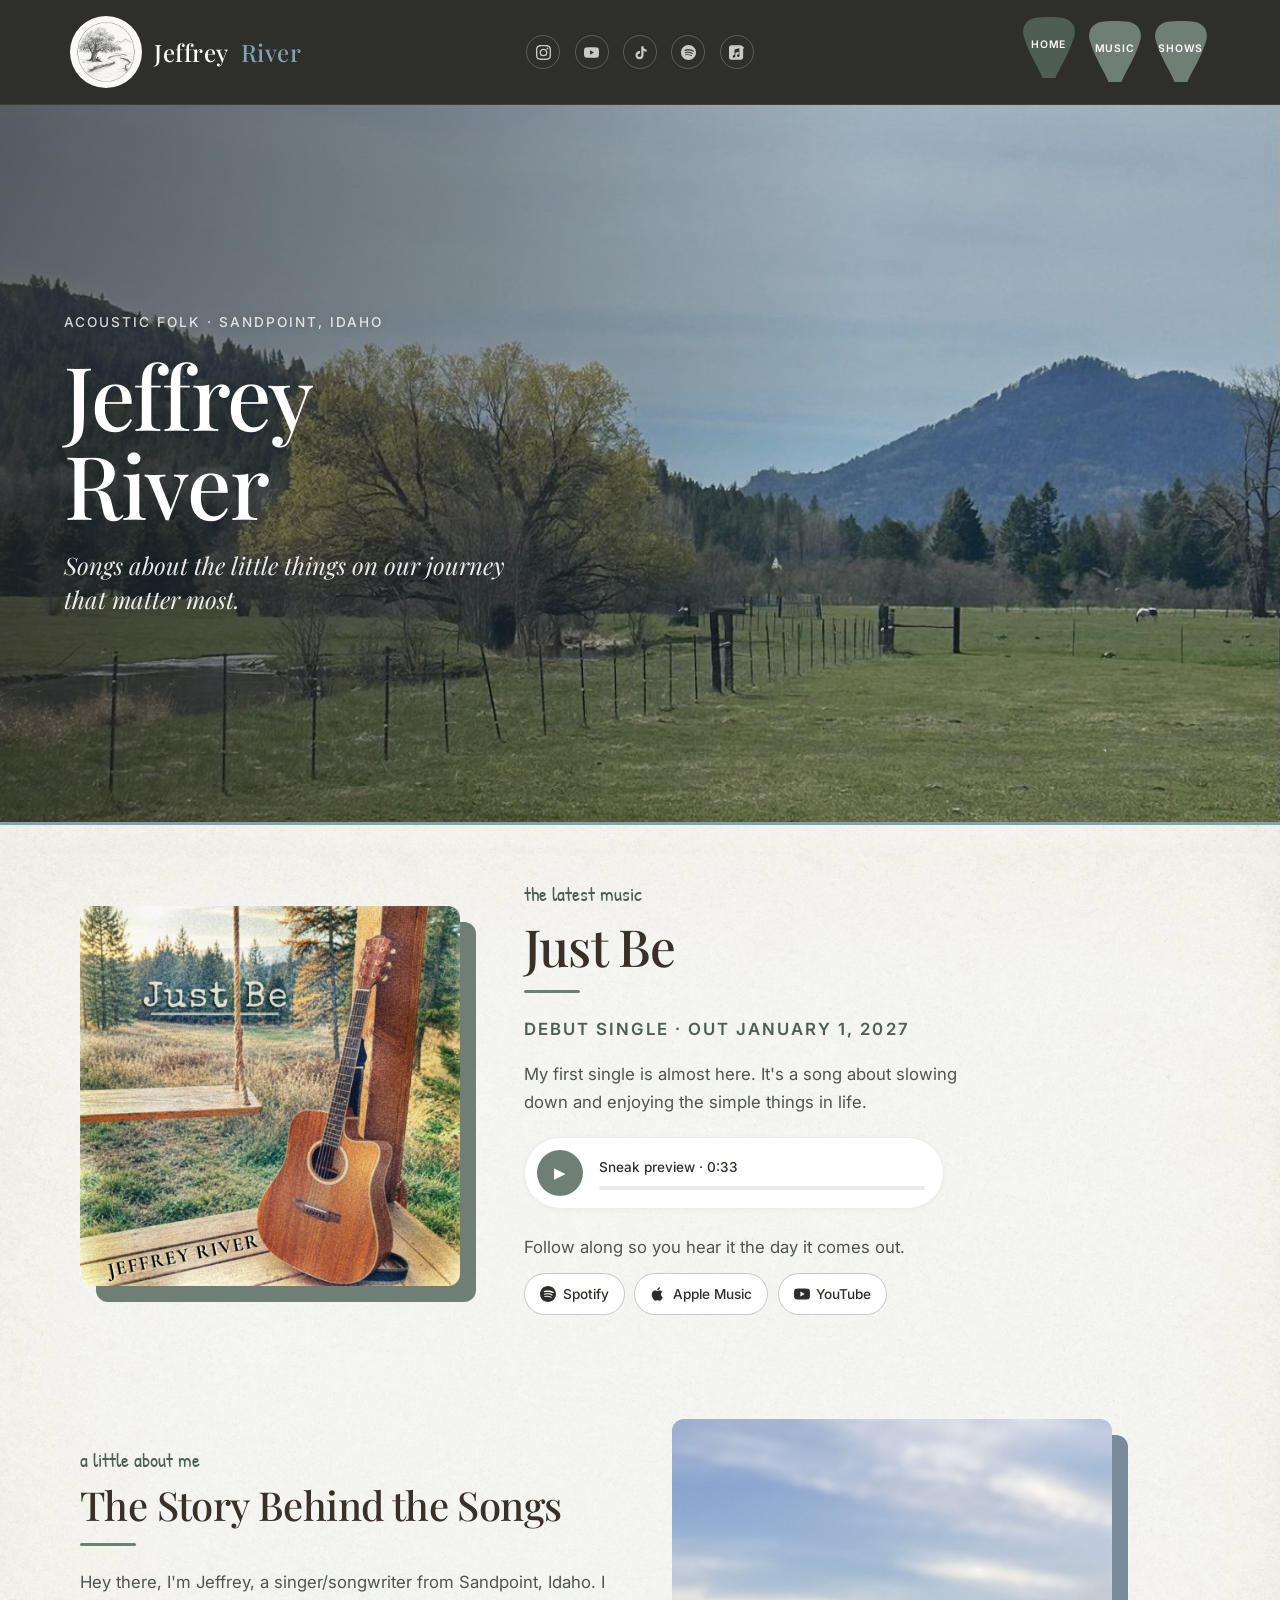
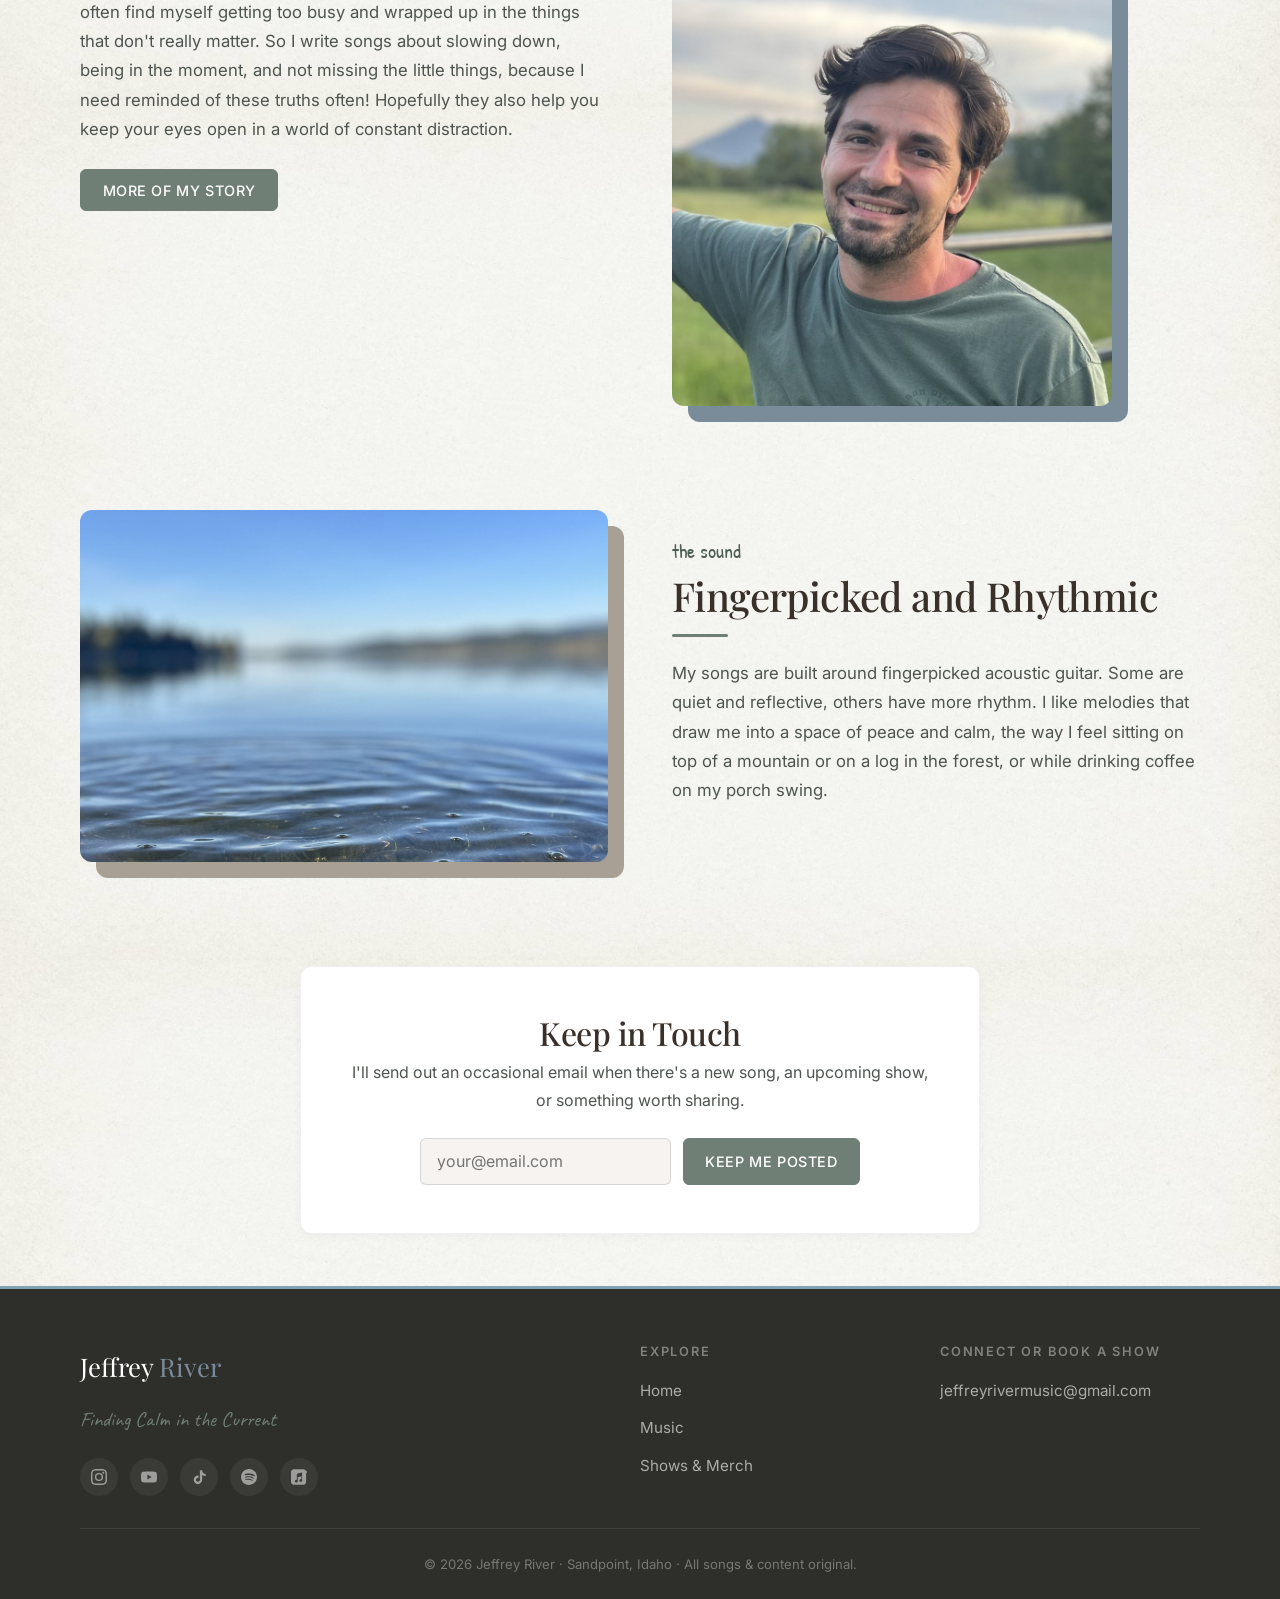
==== commit e7a915ce: "new home page edits before just be" ====
--- a/jeffrey-river/index.html
+++ b/jeffrey-river/index.html
@@ -4,19 +4,19 @@
   <meta charset="UTF-8" />
   <meta name="viewport" content="width=device-width, initial-scale=1.0" />
   <title>Jeffrey River — Acoustic Folk from Sandpoint, Idaho</title>
-  <meta name="description" content="Jeffrey River is an acoustic folk singer-songwriter rooted in the rivers, mountains, and willows of Sandpoint, Idaho. New songs coming soon." />
+  <meta name="description" content="Jeffrey River is an acoustic folk singer-songwriter from Sandpoint, Idaho. Debut single &quot;Just Be&quot; out January 1, 2027." />
   <meta name="theme-color" content="#6F7F76" />
 
   <!-- Social / Open Graph -->
   <meta property="og:title" content="Jeffrey River — Acoustic Folk" />
-  <meta property="og:description" content="Acoustic folk from the rivers and mountains of Sandpoint, Idaho." />
+  <meta property="og:description" content="Acoustic folk from Sandpoint, Idaho. Debut single &quot;Just Be&quot; out January 1, 2027." />
   <meta property="og:type" content="website" />
   <meta property="og:url" content="https://www.jeffreyriver.com" />
 
   <!-- Fonts -->
   <link rel="preconnect" href="https://fonts.googleapis.com" />
   <link rel="preconnect" href="https://fonts.gstatic.com" crossorigin />
-  <link href="https://fonts.googleapis.com/css2?family=Playfair+Display:wght@400;500;600&family=Inter:wght@300;400;500;600&family=Caveat:wght@400;500&display=swap" rel="stylesheet" />
+  <link href="https://fonts.googleapis.com/css2?family=Playfair+Display:wght@400;500;600&family=Inter:wght@300;400;500;600&family=Patrick+Hand&family=Caveat:wght@400;500&display=swap" rel="stylesheet" />
 
   <link rel="stylesheet" href="css/styles.css" />
   <link rel="icon" type="image/x-icon" href="favicon.ico" />
@@ -24,153 +24,162 @@
   <link rel="icon" type="image/png" sizes="192x192" href="img/favicon-192x192.png" />
   <link rel="apple-touch-icon" href="img/apple-touch-icon.png" />
 </head>
-<body class="page-home">
-
-  <!-- ===== SOCIAL ICON BAR ===== -->
-  <div class="social-bar">
-    <a href="https://instagram.com/jeffreyrivermusic" target="_blank" rel="noopener" aria-label="Instagram">
-      <svg viewBox="0 0 24 24"><path d="M12 2.16c3.2 0 3.58 0 4.85.07 1.17.05 1.8.25 2.23.41.56.22.96.48 1.38.9.42.42.68.82.9 1.38.16.42.36 1.06.41 2.23.06 1.27.07 1.65.07 4.85s0 3.58-.07 4.85c-.05 1.17-.25 1.8-.41 2.23-.22.56-.48.96-.9 1.38-.42.42-.82.68-1.38.9-.43.16-1.06.36-2.23.41-1.27.06-1.65.07-4.85.07s-3.58 0-4.85-.07c-1.17-.05-1.8-.25-2.23-.41a3.7 3.7 0 0 1-1.38-.9 3.7 3.7 0 0 1-.9-1.38c-.16-.43-.36-1.06-.41-2.23C2.17 15.58 2.16 15.2 2.16 12s0-3.58.07-4.85c.05-1.17.25-1.8.41-2.23.22-.56.48-.96.9-1.38.42-.42.82-.68 1.38-.9.43-.16 1.06-.36 2.23-.41C8.42 2.17 8.8 2.16 12 2.16M12 0C8.74 0 8.33.01 7.05.07 5.78.13 4.9.33 4.14.63a5.85 5.85 0 0 0-2.13 1.38A5.85 5.85 0 0 0 .63 4.14C.33 4.9.13 5.78.07 7.05.01 8.33 0 8.74 0 12s.01 3.67.07 4.95c.06 1.27.26 2.15.56 2.91.31.8.73 1.48 1.38 2.13.65.65 1.33 1.07 2.13 1.38.76.3 1.64.5 2.91.56C8.33 23.99 8.74 24 12 24s3.67-.01 4.95-.07c1.27-.06 2.15-.26 2.91-.56.8-.31 1.48-.73 2.13-1.38.65-.65 1.07-1.33 1.38-2.13.3-.76.5-1.64.56-2.91.06-1.28.07-1.69.07-4.95s-.01-3.67-.07-4.95c-.06-1.27-.26-2.15-.56-2.91a5.85 5.85 0 0 0-1.38-2.13A5.85 5.85 0 0 0 19.86.63C19.1.33 18.22.13 16.95.07 15.67.01 15.26 0 12 0Zm0 5.84a6.16 6.16 0 1 0 0 12.32 6.16 6.16 0 0 0 0-12.32Zm0 10.16a4 4 0 1 1 0-8 4 4 0 0 1 0 8Zm6.4-11.85a1.44 1.44 0 1 0 0 2.88 1.44 1.44 0 0 0 0-2.88Z"/></svg>
-    </a>
-    <a href="https://youtube.com/@jeffreyrivermusic" target="_blank" rel="noopener" aria-label="YouTube">
-      <svg viewBox="0 0 24 24"><path d="M23.5 6.2a3 3 0 0 0-2.1-2.1C19.5 3.6 12 3.6 12 3.6s-7.5 0-9.4.5A3 3 0 0 0 .5 6.2C0 8 0 12 0 12s0 4 .5 5.8a3 3 0 0 0 2.1 2.1c1.9.5 9.4.5 9.4.5s7.5 0 9.4-.5a3 3 0 0 0 2.1-2.1C24 16 24 12 24 12s0-4-.5-5.8ZM9.6 15.6V8.4l6.3 3.6-6.3 3.6Z"/></svg>
-    </a>
-    <a href="https://tiktok.com/@jeffreyrivermusic" target="_blank" rel="noopener" aria-label="TikTok">
-      <svg viewBox="0 0 24 24"><path d="M19.3 6.7c-1.5-.9-2.5-2.5-2.5-4.3V2h-3.5v14.2c0 1.6-1.3 2.8-2.9 2.8S7.5 17.8 7.5 16.2s1.3-2.8 2.9-2.8c.3 0 .6 0 .9.1V9.8c-.3 0-.6-.1-.9-.1C6.9 9.7 4 12.6 4 16.2S6.9 22.7 10.4 22.7s6.4-2.9 6.4-6.5V9.1c1.5 1 3.2 1.6 5.1 1.6V7.2c-1 0-2-.2-2.6-.5Z"/></svg>
-    </a>
-    <a href="#" target="_blank" rel="noopener" aria-label="Spotify">
-      <svg viewBox="0 0 24 24"><path d="M12 0C5.4 0 0 5.4 0 12s5.4 12 12 12 12-5.4 12-12S18.6 0 12 0zm5.5 17.3c-.2.3-.6.4-.9.2-2.5-1.5-5.7-1.9-9.4-1-.4.1-.7-.1-.8-.5-.1-.4.1-.7.5-.8 4.1-.9 7.6-.5 10.4 1.2.3.2.4.6.2.9zm1.5-3.3c-.3.4-.8.5-1.2.3-2.9-1.8-7.2-2.3-10.6-1.2-.4.1-.9-.1-1-.5-.1-.4.1-.9.5-1 3.9-1.2 8.7-.6 12 1.4.3.1.4.6.3 1zm.1-3.4c-3.4-2-9.1-2.2-12.4-1.2-.5.2-1-.2-1.1-.7-.2-.5.2-1 .7-1.1 3.8-1.2 10-1 13.9 1.4.5.3.6.9.3 1.3-.2.5-.8.6-1.4.3z"/></svg>
-    </a>
-    <a href="#" target="_blank" rel="noopener" aria-label="Apple Music">
-      <svg viewBox="0 0 24 24"><path d="M23.99 6.1a6.6 6.6 0 0 0-.14-1.42 4.4 4.4 0 0 0-.4-1.15 4.08 4.08 0 0 0-1.58-1.58 4.4 4.4 0 0 0-1.15-.4A6.6 6.6 0 0 0 19.3.42C18.4.38 18.11.37 15.75.37H8.26c-2.36 0-2.65.01-3.56.05a6.6 6.6 0 0 0-1.42.14 4.4 4.4 0 0 0-1.15.4A4.08 4.08 0 0 0 .55 2.54a4.4 4.4 0 0 0-.4 1.15A6.6 6.6 0 0 0 .01 5.1C-.03 6.01-.04 6.3-.04 8.66v6.68c0 2.36.01 2.65.05 3.56a6.6 6.6 0 0 0 .14 1.42 4.4 4.4 0 0 0 .4 1.15 4.08 4.08 0 0 0 1.58 1.58c.36.19.74.33 1.15.4a6.6 6.6 0 0 0 1.42.14c.91.04 1.2.05 3.56.05h6.49c2.36 0 2.65-.01 3.56-.05a6.6 6.6 0 0 0 1.42-.14 4.37 4.37 0 0 0 2.73-2.73 6.6 6.6 0 0 0 .14-1.42c.04-.91.05-1.2.05-3.56V8.66c0-2.36 0-2.65-.05-3.56zM16.95 16.57c0 .65-.07.98-.12 1.21a2.06 2.06 0 0 1-1.63 1.47c-.27.05-.5.06-.76.02a2.09 2.09 0 0 1-1.63-1.43c-.15-.43-.14-.91.03-1.33.17-.42.49-.76.89-.97.28-.14.6-.24.91-.34.31-.1.63-.2.91-.35V10.9l-5.4 1.64v5.07c0 .65-.07.98-.12 1.21a2.06 2.06 0 0 1-1.63 1.47c-.27.05-.5.06-.76.02a2.09 2.09 0 0 1-1.63-1.43c-.15-.43-.14-.91.03-1.33.17-.42.49-.76.89-.97.28-.14.6-.24.91-.34.31-.1.63-.2.91-.35V8.96c0-.36.02-.72.13-1.06.1-.3.29-.57.54-.77a1.7 1.7 0 0 1 .71-.35l5.74-1.66c.1-.03.2-.03.3-.01.1.02.18.07.25.13.06.07.11.15.14.24.03.09.04.19.04.29v10.8z"/></svg>
-    </a>
-  </div>
+<body class="page-home home">
 
   <!-- ===== HEADER ===== -->
   <header class="site-header">
     <nav class="nav" aria-label="Primary">
       <a class="nav__brand" href="index.html"><img src="img/Logo.png" alt="Jeffrey River logo">Jeffrey <span>River</span></a>
+      <div class="nav__social">
+        <a href="https://instagram.com/jeffreyrivermusic" target="_blank" rel="noopener" aria-label="Instagram">
+          <svg viewBox="0 0 24 24"><path d="M12 2.16c3.2 0 3.58 0 4.85.07 1.17.05 1.8.25 2.23.41.56.22.96.48 1.38.9.42.42.68.82.9 1.38.16.42.36 1.06.41 2.23.06 1.27.07 1.65.07 4.85s0 3.58-.07 4.85c-.05 1.17-.25 1.8-.41 2.23-.22.56-.48.96-.9 1.38-.42.42-.82.68-1.38.9-.43.16-1.06.36-2.23.41-1.27.06-1.65.07-4.85.07s-3.58 0-4.85-.07c-1.17-.05-1.8-.25-2.23-.41a3.7 3.7 0 0 1-1.38-.9 3.7 3.7 0 0 1-.9-1.38c-.16-.43-.36-1.06-.41-2.23C2.17 15.58 2.16 15.2 2.16 12s0-3.58.07-4.85c.05-1.17.25-1.8.41-2.23.22-.56.48-.96.9-1.38.42-.42.82-.68 1.38-.9.43-.16 1.06-.36 2.23-.41C8.42 2.17 8.8 2.16 12 2.16M12 0C8.74 0 8.33.01 7.05.07 5.78.13 4.9.33 4.14.63a5.85 5.85 0 0 0-2.13 1.38A5.85 5.85 0 0 0 .63 4.14C.33 4.9.13 5.78.07 7.05.01 8.33 0 8.74 0 12s.01 3.67.07 4.95c.06 1.27.26 2.15.56 2.91.31.8.73 1.48 1.38 2.13.65.65 1.33 1.07 2.13 1.38.76.3 1.64.5 2.91.56C8.33 23.99 8.74 24 12 24s3.67-.01 4.95-.07c1.27-.06 2.15-.26 2.91-.56.8-.31 1.48-.73 2.13-1.38.65-.65 1.07-1.33 1.38-2.13.3-.76.5-1.64.56-2.91.06-1.28.07-1.69.07-4.95s-.01-3.67-.07-4.95c-.06-1.27-.26-2.15-.56-2.91a5.85 5.85 0 0 0-1.38-2.13A5.85 5.85 0 0 0 19.86.63C19.1.33 18.22.13 16.95.07 15.67.01 15.26 0 12 0Zm0 5.84a6.16 6.16 0 1 0 0 12.32 6.16 6.16 0 0 0 0-12.32Zm0 10.16a4 4 0 1 1 0-8 4 4 0 0 1 0 8Zm6.4-11.85a1.44 1.44 0 1 0 0 2.88 1.44 1.44 0 0 0 0-2.88Z"/></svg>
+        </a>
+        <a href="https://youtube.com/@jeffreyrivermusic" target="_blank" rel="noopener" aria-label="YouTube">
+          <svg viewBox="0 0 24 24"><path d="M23.5 6.2a3 3 0 0 0-2.1-2.1C19.5 3.6 12 3.6 12 3.6s-7.5 0-9.4.5A3 3 0 0 0 .5 6.2C0 8 0 12 0 12s0 4 .5 5.8a3 3 0 0 0 2.1 2.1c1.9.5 9.4.5 9.4.5s7.5 0 9.4-.5a3 3 0 0 0 2.1-2.1C24 16 24 12 24 12s0-4-.5-5.8ZM9.6 15.6V8.4l6.3 3.6-6.3 3.6Z"/></svg>
+        </a>
+        <a href="https://tiktok.com/@jeffreyrivermusic" target="_blank" rel="noopener" aria-label="TikTok">
+          <svg viewBox="0 0 24 24"><path d="M19.3 6.7c-1.5-.9-2.5-2.5-2.5-4.3V2h-3.5v14.2c0 1.6-1.3 2.8-2.9 2.8S7.5 17.8 7.5 16.2s1.3-2.8 2.9-2.8c.3 0 .6 0 .9.1V9.8c-.3 0-.6-.1-.9-.1C6.9 9.7 4 12.6 4 16.2S6.9 22.7 10.4 22.7s6.4-2.9 6.4-6.5V9.1c1.5 1 3.2 1.6 5.1 1.6V7.2c-1 0-2-.2-2.6-.5Z"/></svg>
+        </a>
+        <a href="#" target="_blank" rel="noopener" aria-label="Spotify">
+          <svg viewBox="0 0 24 24"><path d="M12 0C5.4 0 0 5.4 0 12s5.4 12 12 12 12-5.4 12-12S18.6 0 12 0zm5.5 17.3c-.2.3-.6.4-.9.2-2.5-1.5-5.7-1.9-9.4-1-.4.1-.7-.1-.8-.5-.1-.4.1-.7.5-.8 4.1-.9 7.6-.5 10.4 1.2.3.2.4.6.2.9zm1.5-3.3c-.3.4-.8.5-1.2.3-2.9-1.8-7.2-2.3-10.6-1.2-.4.1-.9-.1-1-.5-.1-.4.1-.9.5-1 3.9-1.2 8.7-.6 12 1.4.3.1.4.6.3 1zm.1-3.4c-3.4-2-9.1-2.2-12.4-1.2-.5.2-1-.2-1.1-.7-.2-.5.2-1 .7-1.1 3.8-1.2 10-1 13.9 1.4.5.3.6.9.3 1.3-.2.5-.8.6-1.4.3z"/></svg>
+        </a>
+        <a href="#" target="_blank" rel="noopener" aria-label="Apple Music">
+          <svg viewBox="0 0 24 24"><path d="M23.99 6.1a6.6 6.6 0 0 0-.14-1.42 4.4 4.4 0 0 0-.4-1.15 4.08 4.08 0 0 0-1.58-1.58 4.4 4.4 0 0 0-1.15-.4A6.6 6.6 0 0 0 19.3.42C18.4.38 18.11.37 15.75.37H8.26c-2.36 0-2.65.01-3.56.05a6.6 6.6 0 0 0-1.42.14 4.4 4.4 0 0 0-1.15.4A4.08 4.08 0 0 0 .55 2.54a4.4 4.4 0 0 0-.4 1.15A6.6 6.6 0 0 0 .01 5.1C-.03 6.01-.04 6.3-.04 8.66v6.68c0 2.36.01 2.65.05 3.56a6.6 6.6 0 0 0 .14 1.42 4.4 4.4 0 0 0 .4 1.15 4.08 4.08 0 0 0 1.58 1.58c.36.19.74.33 1.15.4a6.6 6.6 0 0 0 1.42.14c.91.04 1.2.05 3.56.05h6.49c2.36 0 2.65-.01 3.56-.05a6.6 6.6 0 0 0 1.42-.14 4.37 4.37 0 0 0 2.73-2.73 6.6 6.6 0 0 0 .14-1.42c.04-.91.05-1.2.05-3.56V8.66c0-2.36 0-2.65-.05-3.56zM16.95 16.57c0 .65-.07.98-.12 1.21a2.06 2.06 0 0 1-1.63 1.47c-.27.05-.5.06-.76.02a2.09 2.09 0 0 1-1.63-1.43c-.15-.43-.14-.91.03-1.33.17-.42.49-.76.89-.97.28-.14.6-.24.91-.34.31-.1.63-.2.91-.35V10.9l-5.4 1.64v5.07c0 .65-.07.98-.12 1.21a2.06 2.06 0 0 1-1.63 1.47c-.27.05-.5.06-.76.02a2.09 2.09 0 0 1-1.63-1.43c-.15-.43-.14-.91.03-1.33.17-.42.49-.76.89-.97.28-.14.6-.24.91-.34.31-.1.63-.2.91-.35V8.96c0-.36.02-.72.13-1.06.1-.3.29-.57.54-.77a1.7 1.7 0 0 1 .71-.35l5.74-1.66c.1-.03.2-.03.3-.01.1.02.18.07.25.13.06.07.11.15.14.24.03.09.04.19.04.29v10.8z"/></svg>
+        </a>
+      </div>
       <button class="nav__toggle" aria-label="Toggle menu" aria-expanded="false">
         <span></span><span></span><span></span>
       </button>
       <ul class="nav__links">
         <li><a href="index.html">Home</a></li>
         <li><a href="music.html">Music</a></li>
-        <li><a href="about.html">About</a></li>
-        <li><a href="gigs.html">Gigs</a></li>
-        <li><a href="merch.html">Merch</a></li>
+        <li><a href="shows.html">Shows</a></li>
       </ul>
     </nav>
   </header>
 
-  <!-- ===== HERO (left-aligned, cinematic) ===== -->
+  <!-- ===== HERO ===== -->
   <section class="hero">
-    <img class="hero__photo" src="img/hero.jpg" alt="Meadow and river in northern Idaho">
-    <div class="hero__accent"></div>
+    <picture>
+      <source media="(max-width: 768px)" srcset="img/hero-mobile.jpg">
+      <img class="hero__photo" src="img/hero.jpg" alt="Meadow and river near Sandpoint, Idaho">
+    </picture>
     <div class="hero__inner">
       <div class="hero__eyebrow">Acoustic Folk · Sandpoint, Idaho</div>
       <h1>Jeffrey<br>River</h1>
-      <p class="hero__tagline">Songs for simple moments and the journey home</p>
-      <div class="hero__cta">
-        <a href="music.html" class="btn btn--primary">&#9654; Listen</a>
-        <a href="gigs.html" class="btn btn--outline">Local Shows</a>
-      </div>
-    </div>
-  </section>
-
-  <!-- ===== FEATURED MUSIC (with color-block accent) ===== -->
+      <p class="hero__tagline">Songs about the little things on our journey<br>that matter most.</p>
+    </div>
+  </section>
+
+  <!-- ===== LATEST SONG ===== -->
+  <section class="section" id="latest">
+    <div class="container">
+      <div class="release">
+        <div class="release__cover">
+          <img src="img/just-be-cover.jpg" alt="Just Be — debut single cover art by Jeffrey River" />
+        </div>
+        <div class="release__text">
+          <span class="eyebrow">the latest music</span>
+          <h2>Just Be</h2>
+          <hr class="rule" />
+          <p class="release__meta">Debut single · Out January 1, 2027</p>
+          <p>My first single is almost here. It's a song about slowing down and enjoying the simple things in life.</p>
+          <div class="preview" id="preview">
+            <button type="button" class="preview__btn" aria-label="Play preview of Just Be">&#9654;</button>
+            <div class="preview__body">
+              <div class="preview__label">Sneak preview · 0:33</div>
+              <div class="preview__bar"><span></span></div>
+            </div>
+            <audio preload="none" src="img/just-be-preview.mp3"></audio>
+          </div>
+          <script>
+            (function() {
+              var wrap = document.getElementById('preview');
+              var audio = wrap.querySelector('audio');
+              var btn = wrap.querySelector('.preview__btn');
+              var fill = wrap.querySelector('.preview__bar span');
+              var bar = wrap.querySelector('.preview__bar');
+              btn.addEventListener('click', function() { audio.paused ? audio.play() : audio.pause(); });
+              audio.addEventListener('play', function() { btn.innerHTML = '&#10074;&#10074;'; btn.setAttribute('aria-label', 'Pause preview'); });
+              audio.addEventListener('pause', function() { btn.innerHTML = '&#9654;'; btn.setAttribute('aria-label', 'Play preview of Just Be'); });
+              audio.addEventListener('ended', function() { fill.style.width = '0%'; });
+              audio.addEventListener('timeupdate', function() {
+                if (audio.duration) fill.style.width = (audio.currentTime / audio.duration * 100) + '%';
+              });
+              bar.addEventListener('click', function(e) {
+                if (!audio.duration) return;
+                var r = bar.getBoundingClientRect();
+                audio.currentTime = ((e.clientX - r.left) / r.width) * audio.duration;
+              });
+            })();
+          </script>
+          <p class="release__follow">Follow along so you hear it the day it comes out.</p>
+          <div class="stream-links">
+            <a href="#" target="_blank" rel="noopener"><svg viewBox="0 0 24 24"><path d="M12 0C5.4 0 0 5.4 0 12s5.4 12 12 12 12-5.4 12-12S18.6 0 12 0zm5.5 17.3c-.2.3-.6.4-.9.2-2.5-1.5-5.7-1.9-9.4-1-.4.1-.7-.1-.8-.5-.1-.4.1-.7.5-.8 4.1-.9 7.6-.5 10.4 1.2.3.2.4.6.2.9zm1.5-3.3c-.3.4-.8.5-1.2.3-2.9-1.8-7.2-2.3-10.6-1.2-.4.1-.9-.1-1-.5-.1-.4.1-.9.5-1 3.9-1.2 8.7-.6 12 1.4.3.1.4.6.3 1zm.1-3.4c-3.4-2-9.1-2.2-12.4-1.2-.5.2-1-.2-1.1-.7-.2-.5.2-1 .7-1.1 3.8-1.2 10-1 13.9 1.4.5.3.6.9.3 1.3-.2.5-.8.6-1.4.3z"/></svg>Spotify</a>
+            <a href="#" target="_blank" rel="noopener"><svg viewBox="0 0 24 24"><path d="M16.4 12.6c0-2.6 2.1-3.8 2.2-3.9-1.2-1.8-3.1-2-3.7-2-1.6-.2-3.1.9-3.9.9-.8 0-2-.9-3.3-.9-1.7 0-3.3 1-4.2 2.5-1.8 3.1-.5 7.7 1.3 10.2.9 1.2 1.9 2.6 3.2 2.6 1.3-.1 1.8-.8 3.3-.8s2 .8 3.3.8c1.4 0 2.3-1.3 3.1-2.5 1-1.4 1.4-2.8 1.4-2.9 0 0-2.7-1-2.7-4zM13.8 4.9c.7-.8 1.2-2 1-3.1-1 0-2.2.7-2.9 1.5-.6.7-1.2 1.9-1 3 1.1.1 2.2-.6 2.9-1.4z"/></svg>Apple Music</a>
+            <a href="https://youtube.com/@jeffreyrivermusic" target="_blank" rel="noopener"><svg viewBox="0 0 24 24"><path d="M23.5 6.2a3 3 0 0 0-2.1-2.1C19.5 3.6 12 3.6 12 3.6s-7.5 0-9.4.5A3 3 0 0 0 .5 6.2C0 8 0 12 0 12s0 4 .5 5.8a3 3 0 0 0 2.1 2.1c1.9.5 9.4.5 9.4.5s7.5 0 9.4-.5a3 3 0 0 0 2.1-2.1C24 16 24 12 24 12s0-4-.5-5.8ZM9.6 15.6V8.4l6.3 3.6-6.3 3.6Z"/></svg>YouTube</a>
+          </div>
+        </div>
+      </div>
+    </div>
+  </section>
+
+  <!-- ===== MEET JEFFREY ===== -->
+  <section class="section" id="about">
+    <div class="container">
+      <div class="photo-row photo-row--reverse">
+        <div class="photo-row__image photo-row__image--portrait color-block color-block--image color-block--river">
+          <img src="img/jeffrey-portrait.jpg" alt="Jeffrey River smiling by a fence in a meadow near Sandpoint" />
+        </div>
+        <div class="photo-row__text">
+          <span class="eyebrow">a little about me</span>
+          <h2>The Story Behind the Songs</h2>
+          <hr class="rule" />
+          <p>Hey there, I'm Jeffrey, a singer/songwriter from Sandpoint, Idaho. I often find myself getting too busy and wrapped up in the things that don't really matter. So I write songs about slowing down, being in the moment, and not missing the little things, because I need reminded of these truths often! Hopefully they also help you keep your eyes open in a world of constant distraction.</p>
+          <button type="button" class="btn btn--sage" id="story-toggle" aria-expanded="false" aria-controls="story-more" style="margin-top:0.5rem;">More of My Story</button>
+        </div>
+      </div>
+
+      <div class="story-more" id="story-more">
+        <h3>A guitar from a pawnshop</h3>
+        <p>Our family sang together as long as I can remember. My dad taught each of us kids to sing harmony practically from the time we were in diapers. Then one afternoon my grandpa walked into a pawnshop and came home with a small Ovation guitar in need of a home. I instantly adopted it and taught myself to play. At age 13, I wanted to write songs so bad it hurt, but couldn't seem to figure out how, and the small snippets I did eke out were (cough, cough) special.</p>
+        <p>At 17, I was finally writing songs (that you are never allowed to hear!). I spent my later teen years singing with my family on the road, and the dream kept growing.</p>
+
+        <h3>Finding what really matters</h3>
+        <p>In my early twenties, I started writing love songs for my girlfriend (now wife) Lizzie. I got so excited about the songs and producing them that I missed the message and reason behind them. I thought I was ready and had a big music career all mapped out in my mind.</p>
+        <p>That plan ended the way it needed to. It took walking away from the dream and refocusing on my family and faith. But still, the calling was there, like a destiny lying dormant in the soil of my soul, awaiting the right time to spring to life. (sorry had to sneak in a little poetic license)</p>
+        <p>I owe so much to my wife Lizzie. She's my greatest fan and teammate in life, and she is the inspiration behind everything I write and sing. She is my producer, manager, and rock! I literally couldn't do this without you!</p>
+        <p>God's love has been the catalyst that daily helps me say no to my own selfish ambitions and yes to the truly important and eternal things. I'm a work in progress.</p>
+        <p>By day, I manage construction projects and thoroughly enjoy the work. But when the kiddos go to sleep, the artist in me wakes up. I'm often up at 2 a.m., scribbling down whatever is rattling around in my brain. Music means something different to me now. It's less about the stage and more about the story. Less about being heard and more about being honest and connecting with others.</p>
+
+        <h3>Peace on the path</h3>
+        <p>There's a place near our house that I walk by almost every day. A willow tree in a meadow, with a river and mountains in the backdrop. It somehow embodies everything I stand for: grounded and rooted with history and consistency, but journeying onward to a destination in the distance.</p>
+        <p>My first name Jeffrey means peace. My middle name River represents journey, reflection, and connection. That's at the heart of what I write about. I love music and the emotions and response it mysteriously awakens in our souls. And I am thankful to get to share some small part of all of it with you!</p>
+      </div>
+      <script>
+        document.getElementById('story-toggle').addEventListener('click', function() {
+          var more = document.getElementById('story-more');
+          var open = more.classList.toggle('is-open');
+          this.setAttribute('aria-expanded', open);
+          this.textContent = open ? 'Show Less' : 'More of My Story';
+        });
+      </script>
+    </div>
+  </section>
+
+  <!-- ===== THE SOUND ===== -->
   <section class="section">
     <div class="container">
-      <div style="max-width: 640px;">
-        <span class="eyebrow">newest song</span>
-        <h2 class="color-block color-block--heading color-block--sage" style="display: inline-block;">From Under the Willow</h2>
-        <hr class="divider divider--left" />
-        <p style="max-width: 520px; margin-bottom: 2.5rem; color: var(--ash);">A preview of what's coming. Debut single drops soon — sign up below to hear it first.</p>
-      </div>
-
-      <div class="color-block color-block--card color-block--sand">
-        <div class="player" aria-label="Music player placeholder">
-          <div class="player__art">Cover<br/>Art</div>
-          <div class="player__info">
-            <h3>Undone — Debut Single</h3>
-            <p>Coming August 2026</p>
-          </div>
-          <button class="player__btn" aria-label="Play preview">&#9654;</button>
-        </div>
-      </div>
-    </div>
-  </section>
-
-  <!-- ===== THREE CALLOUTS (cards with offset color tiles) ===== -->
-  <section class="section">
-    <div class="container">
-      <div class="grid">
-        <div class="color-block color-block--card color-block--river">
-          <div class="card" style="border-left-color: var(--river); box-shadow: 0 2px 12px rgba(0,0,0,0.06);">
-            <h3>The Songs</h3>
-            <p>New music lives here first. Stream the debut single when it drops, and follow for more.</p>
-            <a href="music.html" class="btn btn--ghost" style="margin-top:1rem;">Music Page</a>
-          </div>
-        </div>
-        <div class="color-block color-block--card color-block--leather">
-          <div class="card" style="border-left-color: var(--leather); box-shadow: 0 2px 12px rgba(0,0,0,0.06);">
-            <h3>The Shows</h3>
-            <p>Catch a show around Sandpoint or book me for your venue, festival, or private event.</p>
-            <a href="gigs.html" class="btn btn--ghost" style="margin-top:1rem;">Gigs & Booking</a>
-          </div>
-        </div>
-        <div class="color-block color-block--card color-block--moss">
-          <div class="card" style="border-left-color: var(--moss); box-shadow: 0 2px 12px rgba(0,0,0,0.06);">
-            <h3>The Shop</h3>
-            <p>Soft goods, prints, and keepsakes — designed around the rivers and ridgelines that shape the music.</p>
-            <a href="merch.html" class="btn btn--ghost" style="margin-top:1rem;">Coming Soon</a>
-          </div>
-        </div>
-      </div>
-    </div>
-  </section>
-
-  <!-- ===== ABOUT PREVIEW (asymmetric split) ===== -->
-  <section class="section">
-    <div class="container">
-      <div class="split">
-        <div class="split__image">
-          <div class="color-block color-block--image color-block--sage">
-            <img src="img/tree-trunk.jpg" alt="Tree trunk with deep roots in northern Idaho" style="width:100%; height:100%; object-fit:cover; border-radius: var(--radius-lg);" />
-          </div>
-        </div>
-        <div class="split__text">
-          <span class="eyebrow">the story</span>
-          <h2 class="color-block color-block--heading color-block--river" style="display: inline-block;">Truth's that have taken root.</h2>
-          <p>I write songs for the quiet places — for the ones who find peace among the pines, along the rivers, and on the winding mountain trails. The music is for those seeking a simpler path, where worries fade and the heart can rest.</p>
-          <p>Pull up a chair by the fire and join me on the journey.</p>
-          <a href="about.html" class="btn btn--outline" style="margin-top:0.5rem;">Read My Story</a>
-        </div>
-      </div>
-    </div>
-  </section>
-
-  <!-- ===== PHOTO ROW — guitar/nature ===== -->
-  <section class="section">
-    <div class="container">
       <div class="photo-row">
-        <div class="photo-row__image color-block color-block--image color-block--sage">
+        <div class="photo-row__image color-block color-block--image color-block--warmgrey">
           <img src="img/lake.jpg" alt="Mountain lake in northern Idaho" />
         </div>
         <div class="photo-row__text">
           <span class="eyebrow">the sound</span>
-          <h2>Mountain Lakes and Skipping Stones.</h2>
-          <p>Fingerpicked guitar with a rhythm you can tap to — songs for the ones seeking a quieter place or a slower pace. Melodies that pull you into mountain meadows and along river banks. The kind of music that sounds best with the windows open.</p>
-        </div>
-      </div>
-    </div>
-  </section>
-
-  <!-- ===== QUOTE BREAK (color block, not full-width) ===== -->
-  <section class="quote-break">
-    <div class="container">
-      <div class="quote-break__block">
-        <p class="quote-break__text">"The quiet moments are never wasted."</p>
-        <p class="quote-break__attr">— Jeffrey River</p>
+          <h2>Fingerpicked and Rhythmic</h2>
+          <hr class="rule" />
+          <p>My songs are built around fingerpicked acoustic guitar. Some are quiet and reflective, others have more rhythm. I like melodies that draw me into a space of peace and calm, the way I feel sitting on top of a mountain or on a log in the forest, or while drinking coffee on my porch swing.</p>
+        </div>
       </div>
     </div>
   </section>
@@ -179,36 +188,32 @@
   <section class="section">
     <div class="container">
       <div class="signup">
-        <h3>Join the Journey</h3>
-        <p>Get new songs, stories, and show announcements. Delivered occasionally, never spammy.</p>
+        <h3>Keep in Touch</h3>
+        <p>I'll send out an occasional email when there's a new song, an upcoming show, or something worth sharing.</p>
         <form class="signup__form" id="signup-form">
           <input type="email" name="fields[email]" placeholder="your@email.com" required aria-label="Email address" />
           <input type="hidden" name="ml-submit" value="1">
-          <!-- Honeypot — hidden from real users, catches bots -->
+          <!-- Honeypot: hidden from real users, catches bots -->
           <div style="position:absolute;left:-9999px;" aria-hidden="true">
             <input type="text" name="ml_hp_email" tabindex="-1" autocomplete="off" value="">
           </div>
-          <button type="submit" class="btn btn--primary">Subscribe</button>
+          <button type="submit" class="btn btn--sage">Keep Me Posted</button>
         </form>
-        <p class="signup__success" id="signup-success" style="display:none; margin-top:1.5rem; font-size:1.1rem; color:var(--sage);">Welcome to the journey — check your inbox soon.</p>
+        <p class="signup__success" id="signup-success" style="display:none; margin-top:1.5rem; font-size:1.1rem; color:var(--sage-deep);">Thanks! You're on the list.</p>
         <script>
           document.getElementById('signup-form').addEventListener('submit', function(e) {
             e.preventDefault();
             var form = this;
             var data = new FormData(form);
-            // Check honeypot
             if (data.get('ml_hp_email')) return;
             var params = new URLSearchParams(data).toString();
-            fetch('https://assets.mailerlite.com/jsonp/2268893/forms/184915517427942512/subscribe?' + params, {
-              method: 'GET',
-              mode: 'no-cors'
-            }).then(function() {
+            var done = function() {
               form.style.display = 'none';
               document.getElementById('signup-success').style.display = 'block';
-            }).catch(function() {
-              form.style.display = 'none';
-              document.getElementById('signup-success').style.display = 'block';
-            });
+            };
+            fetch('https://assets.mailerlite.com/jsonp/2268893/forms/184915517427942512/subscribe?' + params, {
+              method: 'GET', mode: 'no-cors'
+            }).then(done).catch(done);
           });
         </script>
       </div>
@@ -232,6 +237,12 @@
             <a href="https://tiktok.com/@jeffreyrivermusic" target="_blank" rel="noopener" aria-label="TikTok">
               <svg viewBox="0 0 24 24"><path d="M19.3 6.7c-1.5-.9-2.5-2.5-2.5-4.3V2h-3.5v14.2c0 1.6-1.3 2.8-2.9 2.8S7.5 17.8 7.5 16.2s1.3-2.8 2.9-2.8c.3 0 .6 0 .9.1V9.8c-.3 0-.6-.1-.9-.1C6.9 9.7 4 12.6 4 16.2S6.9 22.7 10.4 22.7s6.4-2.9 6.4-6.5V9.1c1.5 1 3.2 1.6 5.1 1.6V7.2c-1 0-2-.2-2.6-.5Z"/></svg>
             </a>
+            <a href="#" target="_blank" rel="noopener" aria-label="Spotify">
+          <svg viewBox="0 0 24 24"><path d="M12 0C5.4 0 0 5.4 0 12s5.4 12 12 12 12-5.4 12-12S18.6 0 12 0zm5.5 17.3c-.2.3-.6.4-.9.2-2.5-1.5-5.7-1.9-9.4-1-.4.1-.7-.1-.8-.5-.1-.4.1-.7.5-.8 4.1-.9 7.6-.5 10.4 1.2.3.2.4.6.2.9zm1.5-3.3c-.3.4-.8.5-1.2.3-2.9-1.8-7.2-2.3-10.6-1.2-.4.1-.9-.1-1-.5-.1-.4.1-.9.5-1 3.9-1.2 8.7-.6 12 1.4.3.1.4.6.3 1zm.1-3.4c-3.4-2-9.1-2.2-12.4-1.2-.5.2-1-.2-1.1-.7-.2-.5.2-1 .7-1.1 3.8-1.2 10-1 13.9 1.4.5.3.6.9.3 1.3-.2.5-.8.6-1.4.3z"/></svg>
+        </a>
+            <a href="#" target="_blank" rel="noopener" aria-label="Apple Music">
+          <svg viewBox="0 0 24 24"><path d="M23.99 6.1a6.6 6.6 0 0 0-.14-1.42 4.4 4.4 0 0 0-.4-1.15 4.08 4.08 0 0 0-1.58-1.58 4.4 4.4 0 0 0-1.15-.4A6.6 6.6 0 0 0 19.3.42C18.4.38 18.11.37 15.75.37H8.26c-2.36 0-2.65.01-3.56.05a6.6 6.6 0 0 0-1.42.14 4.4 4.4 0 0 0-1.15.4A4.08 4.08 0 0 0 .55 2.54a4.4 4.4 0 0 0-.4 1.15A6.6 6.6 0 0 0 .01 5.1C-.03 6.01-.04 6.3-.04 8.66v6.68c0 2.36.01 2.65.05 3.56a6.6 6.6 0 0 0 .14 1.42 4.4 4.4 0 0 0 .4 1.15 4.08 4.08 0 0 0 1.58 1.58c.36.19.74.33 1.15.4a6.6 6.6 0 0 0 1.42.14c.91.04 1.2.05 3.56.05h6.49c2.36 0 2.65-.01 3.56-.05a6.6 6.6 0 0 0 1.42-.14 4.37 4.37 0 0 0 2.73-2.73 6.6 6.6 0 0 0 .14-1.42c.04-.91.05-1.2.05-3.56V8.66c0-2.36 0-2.65-.05-3.56zM16.95 16.57c0 .65-.07.98-.12 1.21a2.06 2.06 0 0 1-1.63 1.47c-.27.05-.5.06-.76.02a2.09 2.09 0 0 1-1.63-1.43c-.15-.43-.14-.91.03-1.33.17-.42.49-.76.89-.97.28-.14.6-.24.91-.34.31-.1.63-.2.91-.35V10.9l-5.4 1.64v5.07c0 .65-.07.98-.12 1.21a2.06 2.06 0 0 1-1.63 1.47c-.27.05-.5.06-.76.02a2.09 2.09 0 0 1-1.63-1.43c-.15-.43-.14-.91.03-1.33.17-.42.49-.76.89-.97.28-.14.6-.24.91-.34.31-.1.63-.2.91-.35V8.96c0-.36.02-.72.13-1.06.1-.3.29-.57.54-.77a1.7 1.7 0 0 1 .71-.35l5.74-1.66c.1-.03.2-.03.3-.01.1.02.18.07.25.13.06.07.11.15.14.24.03.09.04.19.04.29v10.8z"/></svg>
+        </a>
           </div>
         </div>
         <div>
@@ -239,17 +250,13 @@
           <ul>
             <li><a href="index.html">Home</a></li>
             <li><a href="music.html">Music</a></li>
-            <li><a href="about.html">About</a></li>
-            <li><a href="gigs.html">Gigs</a></li>
-            <li><a href="merch.html">Merch</a></li>
+            <li><a href="shows.html">Shows &amp; Merch</a></li>
           </ul>
         </div>
         <div>
-          <h4>Connect</h4>
+          <h4>Connect or Book a Show</h4>
           <ul>
-            <li><a href="gigs.html#book">Book a Show</a></li>
-            <li><a href="about.html#epk">Press / EPK</a></li>
-            <li><a href="mailto:jeffreyrivermusic@gmail.com">jeffreyrivermusic@gmail.com</a></li>
+                        <li><a href="mailto:jeffreyrivermusic@gmail.com">jeffreyrivermusic@gmail.com</a></li>
           </ul>
         </div>
       </div>
--- a/jeffrey-river/css/styles.css
+++ b/jeffrey-river/css/styles.css
@@ -21,17 +21,19 @@
   --heading:      #3A302A;   /* Aged leather — same as bark/leather */
 
   /* Backgrounds — clean and crisp */
-  --paper:        #FBFBFA;   /* Main bg — near-white, clean */
+  --paper:        #F6F3F1;   /* Main bg — warm off-white matching parchment */
   --white:        #FFFFFF;
-  --parchment:    #F5F4F2;   /* Subtle off-white for alternating sections */
-  --card-bg:      #FFFFFF;   /* Card backgrounds — true white */
+  --parchment:    #F2EFED;   /* Subtle warm white for sections */
+  --card-bg:      #F8F6F5;   /* Card backgrounds — warm white */
   --charcoal:     #2E2E2A;
-  --ash:          #8A8F8C;
+  --text:         #4E544F;   /* Body text — readable on ivory */
+  --ash:          #6B716D;   /* Secondary text — darkened for readability */
 
   /* Typography */
   --font-display: "Playfair Display", Georgia, "Times New Roman", serif;
   --font-body:    "Inter", -apple-system, BlinkMacSystemFont, "Segoe UI", Roboto, sans-serif;
-  --font-hand:    "Caveat", "Brush Script MT", cursive;
+  --font-hand:    "Patrick Hand", "Segoe Print", cursive;   /* readable handwriting for labels */
+  --font-script:  "Caveat", "Brush Script MT", cursive;    /* footer tagline */
 
   /* Layout */
   --max-width: 1200px;
@@ -49,9 +51,9 @@
   font-family: var(--font-body);
   font-size: 17px;
   line-height: 1.7;
-  color: var(--charcoal);
-  background: var(--paper) url('../img/parchment-bg.jpg') repeat;
-  background-size: 600px auto;
+  color: var(--text);
+  background: var(--paper) url('../img/parchment-bg.jpg') repeat center top;
+  background-size: 100% auto;
   -webkit-font-smoothing: antialiased;
   -moz-osx-font-smoothing: grayscale;
 }
@@ -149,7 +151,7 @@
 /* ---------- Eyebrow (handwritten label) ---------- */
 .eyebrow {
   font-family: var(--font-hand);
-  font-size: clamp(1.4rem, 2.5vw, 1.8rem);
+  font-size: clamp(1.3rem, 2vw, 1.5rem);
   color: var(--sage-deep);
   display: inline-block;
   margin-bottom: 0.25em;
@@ -235,10 +237,8 @@
   position: sticky;
   top: 0;
   z-index: 50;
-  background: rgba(248, 247, 244, 0.96);
-  backdrop-filter: blur(14px);
-  -webkit-backdrop-filter: blur(14px);
-  border-bottom: 1px solid rgba(0,0,0,0.06);
+  background: var(--charcoal);
+  border-bottom: 1px solid rgba(255,255,255,0.08);
 }
 .nav {
   display: flex;
@@ -303,22 +303,14 @@
   color: var(--white);
 }
 /* Per-page pick colors */
-.nav__links li:nth-child(1) a { background: var(--sage); }       /* Home = sage */
-.nav__links li:nth-child(2) a { background: var(--river); }      /* Music = river blue */
-.nav__links li:nth-child(3) a { background: var(--warmgrey); }   /* About = warm grey */
-.nav__links li:nth-child(4) a { background: var(--leather); }    /* Gigs = leather */
-.nav__links li:nth-child(5) a { background: var(--moss); }       /* Merch = moss */
-/* Active state — lift + stronger shadow */
+/* One color for every pick — darker sage marks the current page */
+.nav__links a { background: var(--sage); }
+.nav__links a:hover { background: #5D6D64; }
 .nav__links a.active {
+  background: var(--sage-deep);
   transform: translateY(-4px);
   box-shadow: 0 6px 16px rgba(0,0,0,0.15);
 }
-/* Hover brightness */
-.nav__links li:nth-child(1) a:hover { background: #5D6D64; }
-.nav__links li:nth-child(2) a:hover { background: #677C89; }
-.nav__links li:nth-child(3) a:hover { background: #746B63; }
-.nav__links li:nth-child(4) a:hover { background: #3A2520; }
-.nav__links li:nth-child(5) a:hover { background: #728A6C; }
 
 .nav__toggle {
   display: none;
@@ -331,7 +323,7 @@
   display: block;
   width: 24px;
   height: 2px;
-  background: var(--charcoal);
+  background: var(--white);
   margin: 5px 0;
   transition: transform .3s var(--ease), opacity .3s var(--ease);
 }
@@ -344,7 +336,7 @@
     top: 100%;
     left: 0;
     right: 0;
-    background: var(--paper);
+    background: var(--charcoal);
     flex-direction: row;
     flex-wrap: nowrap;
     justify-content: center;
@@ -376,7 +368,7 @@
 /* ---------- Hero (photo-based, left-aligned) ---------- */
 .hero {
   position: relative;
-  min-height: 92vh;
+  min-height: 74vh;
   display: flex;
   align-items: center;
   overflow: hidden;
@@ -388,7 +380,7 @@
   width: 100%;
   height: 100%;
   object-fit: cover;
-  object-position: center 70%;
+  object-position: center 80%;
   opacity: 0.88;
   filter: saturate(1.05);
 }
@@ -399,7 +391,7 @@
   content: "";
   position: absolute;
   inset: 0;
-  background: linear-gradient(to right, rgba(248,247,244,0.2) 0%, rgba(248,247,244,0.03) 50%, transparent 100%);
+  background: linear-gradient(to right, rgba(30,28,26,0.45) 0%, rgba(30,28,26,0.2) 40%, transparent 70%);
   pointer-events: none;
 }
 .hero__inner {
@@ -523,7 +515,6 @@
   position: relative;
   z-index: 0;
   border-radius: var(--radius-lg);
-  background: var(--parchment);
 }
 .photo-row__image img {
   width: 100%;
@@ -531,6 +522,9 @@
   border-radius: var(--radius-lg);
   aspect-ratio: 3 / 2;
   object-fit: cover;
+}
+.photo-row__image--portrait img {
+  aspect-ratio: 3 / 4;
 }
 .photo-row__image--placeholder {
   display: flex;
@@ -573,7 +567,7 @@
   display: flex;
   align-items: center;
   justify-content: center;
-  background: var(--parchment);
+  background: #FFFFFF;
   color: var(--ash);
   font-size: 0.9rem;
   font-style: italic;
@@ -648,19 +642,16 @@
   grid-template-columns: repeat(auto-fit, minmax(280px, 1fr));
 }
 .card {
-  background: var(--card-bg);
-  border: 1px solid rgba(0,0,0,0.08);
-  border-left: 4px solid var(--sage);
-  border-radius: var(--radius-lg);
+  background: #FFFFFF;
+  border: 1px solid rgba(0,0,0,0.07);
+  border-top: 3px solid var(--sage);
+  border-radius: var(--radius-lg);
+  box-shadow: 0 1px 6px rgba(0,0,0,0.04);
   padding: 2rem;
   position: relative;
   transition: transform .3s var(--ease), box-shadow .3s var(--ease);
 }
 /* Per-page card accent colors */
-.page-music .card  { border-left-color: var(--river); }
-.page-about .card  { border-left-color: var(--misty); }
-.page-gigs .card   { border-left-color: var(--leather); }
-.page-merch .card  { border-left-color: var(--moss); }
 .card:hover {
   transform: translateY(-4px);
   box-shadow: 0 16px 48px rgba(0,0,0,0.06);
@@ -672,7 +663,7 @@
 
 /* ---------- Music Player ---------- */
 .player {
-  background: var(--white);
+  background: #FFFFFF;
   border: 1px solid rgba(0,0,0,0.06);
   border-left: 4px solid var(--river);
   border-radius: var(--radius-lg);
@@ -797,7 +788,7 @@
 
 /* ---------- Email signup ---------- */
 .signup {
-  background: var(--white);
+  background: #FFFFFF;
   border: 1px solid rgba(0,0,0,0.06);
   border-radius: var(--radius-lg);
   padding: clamp(2rem, 5vw, 3rem);
@@ -944,7 +935,7 @@
 .gigs--empty {
   text-align: center;
   padding: 3rem 1rem;
-  background: var(--parchment);
+  background: #FFFFFF;
   border-radius: var(--radius-lg);
   color: var(--ash);
 }
@@ -963,7 +954,7 @@
   grid-template-columns: repeat(auto-fill, minmax(240px, 1fr));
 }
 .merch-item {
-  background: var(--white);
+  background: #FFFFFF;
   border-radius: var(--radius-lg);
   overflow: hidden;
   border: 1px solid rgba(0,0,0,0.06);
@@ -998,7 +989,7 @@
 
 /* ---------- Press / EPK ---------- */
 .epk {
-  background: var(--parchment);
+  background: #FFFFFF;
   border-radius: var(--radius-lg);
   padding: clamp(2rem, 5vw, 3rem);
 }
@@ -1109,7 +1100,7 @@
 .section--river-bg  { color: var(--heading); }
 .section--river-bg h2, .section--river-bg h3 { color: var(--heading); }
 .section--sand-bg   { background: var(--sand); }
-.section--parchment { background: var(--parchment); }
+.section--parchment { background: transparent; }
 
 /* River silhouette background — wavy river-edge wash */
 .section--river-bg {
@@ -1178,3 +1169,211 @@
   right: 0;
   border-radius: var(--radius-lg) 0 0 var(--radius-lg);
 }
+
+/* ==========================================================================
+   HOME PAGE (Nov 2026 rebuild) — tighter spacing, music first, more personal
+   ========================================================================== */
+.home .section { padding: clamp(2.25rem, 4.5vw, 3.25rem) 0; }
+.home .hero { min-height: 62vh; }
+.home .eyebrow { display: block; margin-bottom: 0.35rem; }
+.rule {
+  width: 56px; height: 3px; border: 0; margin: 0.9rem 0 1.4rem;
+  background: var(--sage); border-radius: 2px;
+}
+.btn--sage { background: var(--sage); color: var(--white); border-color: var(--sage); }
+.btn--sage:hover { background: var(--sage-deep); border-color: var(--sage-deep); color: var(--white); transform: translateY(-1px); }
+
+/* Latest release */
+.release {
+  display: grid;
+  grid-template-columns: minmax(240px, 380px) 1fr;
+  gap: clamp(2rem, 5vw, 4rem);
+  align-items: center;
+}
+.release__cover img {
+  width: 100%; aspect-ratio: 1 / 1; object-fit: cover;
+  border-radius: var(--radius-lg); display: block;
+}
+.release__cover { position: relative; z-index: 0; }
+.release__cover::before {
+  content: ""; position: absolute; z-index: -1;
+  inset: 16px -16px -16px 16px;
+  background: var(--sage); border-radius: var(--radius-lg);
+}
+.release h2 { font-size: clamp(2.2rem, 5vw, 3.2rem); margin: 0; }
+.release__meta {
+  font-size: 0.85rem; font-weight: 600; letter-spacing: 0.12em;
+  text-transform: uppercase; color: var(--sage-deep); margin-bottom: 1rem;
+}
+.release p { font-size: 1.05rem; max-width: 480px; }
+.stream-links { display: flex; flex-wrap: wrap; gap: 0.6rem; margin-top: 1.5rem; }
+.stream-links a {
+  display: inline-flex; align-items: center; gap: 0.5em;
+  padding: 0.6em 1.1em; border: 1.5px solid rgba(46,46,42,0.25);
+  border-radius: 999px; background: var(--white);
+  font-size: 0.85rem; font-weight: 500; color: var(--charcoal);
+  transition: all .2s var(--ease);
+}
+.stream-links a:hover { border-color: var(--sage); color: var(--sage-deep); }
+.stream-links svg { width: 16px; height: 16px; fill: currentColor; }
+
+/* Meet Jeffrey */
+.home .photo-row { padding: 0; gap: clamp(2rem, 5vw, 4rem); }
+.home .photo-row__text p { font-size: 1.05rem; line-height: 1.75; }
+
+/* Lyric */
+.lyric { text-align: center; padding: clamp(2rem, 5vw, 3.5rem) 0 0; }
+.lyric__line {
+  font-family: var(--font-display); font-style: italic;
+  font-size: clamp(1.7rem, 4vw, 2.6rem); color: var(--heading);
+  margin: 0 0 0.6rem; line-height: 1.25;
+}
+.lyric__ref { font-size: 0.9rem; color: var(--ash); letter-spacing: 0.04em; }
+.lyric .rule { margin: 1.2rem auto 0; }
+
+/* Signup — clean, centered */
+.home .signup { max-width: 680px; margin: 0 auto; box-shadow: 0 2px 10px rgba(0,0,0,0.04); }
+.home .signup h3 { color: var(--heading); font-size: clamp(1.6rem, 3vw, 2rem); }
+.home .signup p { color: var(--text); font-size: 1rem; }
+
+@media (max-width: 768px) {
+  .release { grid-template-columns: 1fr; }
+  .release__cover { max-width: 340px; margin: 0 auto 1rem; }
+}
+
+/* ---------- Dark sticky header: brand · social icons · picks ---------- */
+.site-header .nav__brand { color: var(--white); }
+.site-header .nav__brand span { color: var(--misty); }
+.site-header .nav__brand img { border-radius: 50%; }
+.nav__social { display: flex; gap: 0.9rem; align-items: center; }
+.nav__social a {
+  width: 34px; height: 34px; border-radius: 50%;
+  border: 1px solid rgba(255,255,255,0.22);
+  display: inline-flex; align-items: center; justify-content: center;
+  transition: all .2s var(--ease);
+}
+.nav__social a:hover { border-color: rgba(255,255,255,0.6); background: rgba(255,255,255,0.08); }
+.nav__social svg { width: 15px; height: 15px; fill: rgba(255,255,255,0.75); }
+@media (max-width: 900px) { .nav__social { gap: 0.5rem; } .nav__social a { width: 30px; height: 30px; } }
+@media (max-width: 768px) {
+  .nav { flex-wrap: wrap; }
+  .nav__social { order: 3; width: 100%; justify-content: center; padding-top: 0.6rem; }
+}
+
+/* ---------- Home hero tweaks ---------- */
+.home .hero { min-height: 72vh; }
+.home .hero__photo { object-position: center 55%; }
+.home .hero::after {
+  background: linear-gradient(to right, rgba(30,28,26,0.58) 0%, rgba(30,28,26,0.3) 38%, transparent 68%);
+}
+.home .hero__inner { max-width: none; padding-left: clamp(1.5rem, 5vw, 4.5rem); }
+.home .hero__tagline { max-width: none; margin-bottom: 0; }
+
+/* ---------- Expandable story ---------- */
+.story-more { display: none; max-width: 760px; margin: 2.5rem auto 0; }
+.story-more.is-open { display: block; }
+.story-more h3 { margin: 2rem 0 0.6rem; }
+.story-more h3:first-child { margin-top: 0; }
+.story-more p { font-size: 1.05rem; line-height: 1.8; }
+
+/* ---------- Coming soon pages ---------- */
+.coming-soon { text-align: center; padding: clamp(4rem, 12vw, 8rem) 0; }
+.coming-soon h1 { margin-bottom: 0.4em; }
+.coming-soon p { font-size: 1.1rem; max-width: 520px; margin: 0 auto 2rem; }
+
+.footer__tag { font-family: var(--font-script); }
+
+/* ---------- Home refinements (Nov 20) ---------- */
+/* Desktop hero: show the willow, river and grass, not just sky */
+@media (min-width: 769px) {
+  .home .hero { min-height: 80vh; }
+  .home .hero__photo { object-position: center 72%; }
+}
+/* Smaller labels so they don't compete with headings */
+.home .eyebrow { font-size: clamp(1.1rem, 1.6vw, 1.25rem); }
+/* Photo color blocks: same size + offset as the Just Be cover (peeks right & bottom) */
+.home .photo-row__image.color-block--image::before {
+  width: auto; height: auto;
+  top: 16px; left: 16px; right: -16px; bottom: -16px;
+  border-radius: var(--radius-lg);
+}
+
+/* ---------- Header spacing: brand far left · icons dead center · picks far right ---------- */
+@media (min-width: 769px) {
+  .site-header .nav {
+    display: grid;
+    grid-template-columns: 1fr auto 1fr;
+    max-width: none;
+    padding: 1rem clamp(1.25rem, 3vw, 3rem);
+  }
+  .site-header .nav__brand { justify-self: start; }
+  .site-header .nav__social { justify-self: center; }
+  .site-header .nav__links { justify-self: end; }
+}
+
+/* Thin misty-blue line under the hero (matches the footer) */
+.hero { border-bottom: 3px solid var(--misty); }
+
+/* ---------- Just Be sneak preview player ---------- */
+.preview {
+  display: flex; align-items: center; gap: 1rem;
+  max-width: 420px; margin-top: 1.25rem;
+  padding: 0.75rem 1.1rem 0.75rem 0.75rem;
+  background: var(--white); border: 1px solid rgba(0,0,0,0.07);
+  border-radius: 999px; box-shadow: 0 1px 6px rgba(0,0,0,0.04);
+}
+.preview__btn {
+  flex: none; width: 46px; height: 46px; border-radius: 50%;
+  border: 0; cursor: pointer; background: var(--sage); color: var(--white);
+  font-size: 0.95rem; display: inline-flex; align-items: center; justify-content: center;
+  transition: background .2s var(--ease);
+}
+.preview__btn:hover { background: var(--sage-deep); }
+.preview__body { flex: 1; min-width: 0; }
+.preview__label { font-size: 0.85rem; font-weight: 500; color: var(--charcoal); margin-bottom: 0.4rem; }
+.preview__bar { height: 4px; background: rgba(0,0,0,0.08); border-radius: 2px; cursor: pointer; }
+.preview__bar span { display: block; height: 100%; width: 0; background: var(--sage); border-radius: 2px; transition: width .2s linear; }
+
+/* ---------- Nov 20 tweaks ---------- */
+@media (min-width: 769px) {
+  .site-header .nav { padding: 1rem clamp(2rem, 5.5vw, 6rem); }
+}
+/* Text starts near the top of each photo, like the other sections */
+.home .photo-row { align-items: start; }
+.home .photo-row__text { padding-top: 1.5rem; }
+/* Slightly smaller portrait of Jeffrey */
+@media (min-width: 769px) {
+  .home .photo-row__image--portrait { max-width: 440px; width: 100%; justify-self: end; }
+}
+
+/* ---------- Mobile header: icons on top, brand + picks always visible ---------- */
+.release__follow { margin: 1.5rem 0 0; }
+.release__follow + .stream-links { margin-top: 0.75rem; }
+@media (max-width: 768px) {
+  .site-header .nav { flex-wrap: wrap; padding: 0.6rem 1rem 0.75rem; }
+  .site-header .nav__social {
+    order: -1; width: 100%; justify-content: center;
+    padding: 0 0 0.6rem; margin-bottom: 0.6rem;
+    border-bottom: 1px solid rgba(255,255,255,0.08);
+  }
+  .site-header .nav__toggle { display: none; }
+  .site-header .nav__brand { font-size: 1.2rem; gap: 0.5rem; }
+  .site-header .nav__brand img { height: 46px; }
+  .site-header .nav__links {
+    position: static; transform: none; opacity: 1; pointer-events: auto;
+    background: none; padding: 0; box-shadow: none;
+    width: auto; gap: 0.35rem; backdrop-filter: none; -webkit-backdrop-filter: none;
+  }
+  .site-header .nav__links a { width: 46px; height: 50px; font-size: 0.55rem; }
+}
+
+/* ---------- Mobile: tighter hero + smaller portrait ---------- */
+@media (max-width: 768px) {
+  .home .hero { min-height: 58vh; }
+  .home .hero__photo { object-position: 35% center; }
+  .home .hero__inner { padding-top: 2.5rem; padding-bottom: 2.5rem; }
+  .home .hero__eyebrow { margin-bottom: 0.5rem; }
+  .home .hero h1 { margin-bottom: 0.2rem; }
+  .home .hero__tagline { margin-top: 0.6rem; }
+  .home .photo-row__image--portrait { max-width: 400px; margin: 0 auto 0.5rem; }
+}
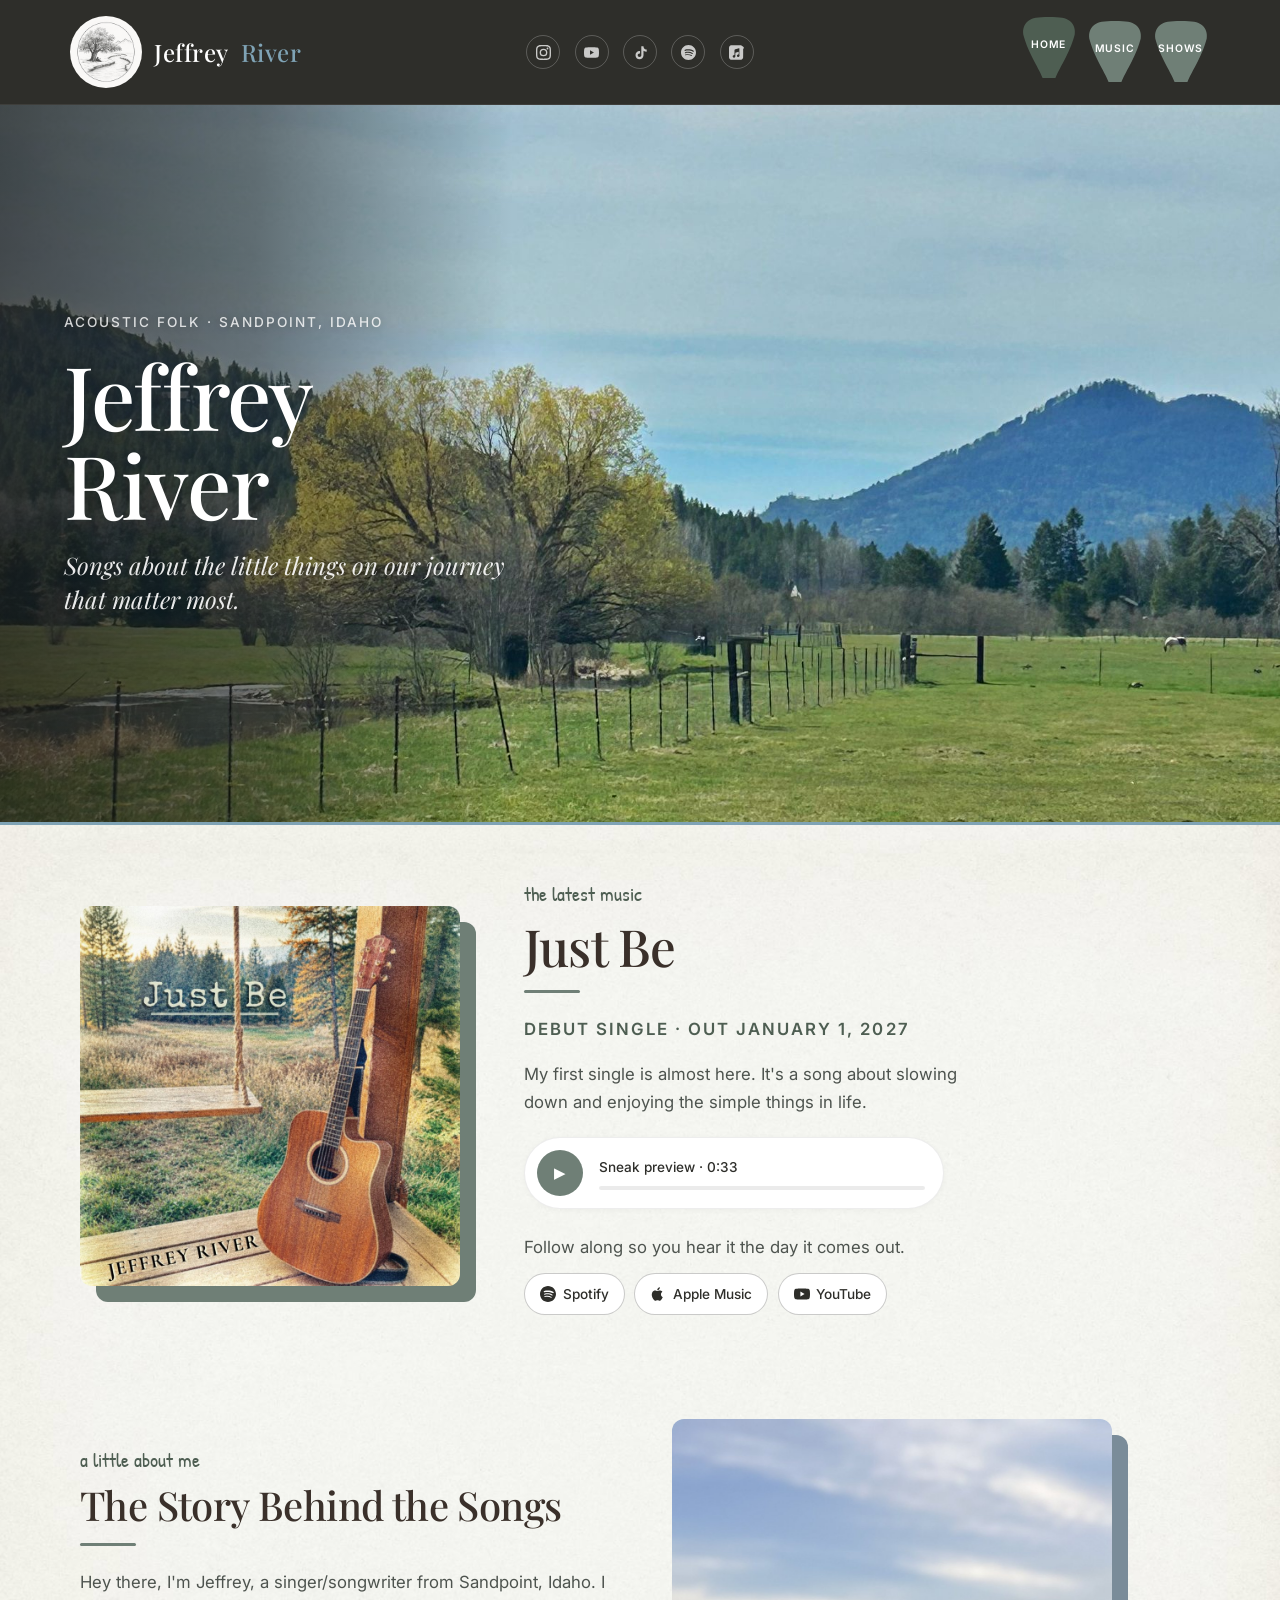
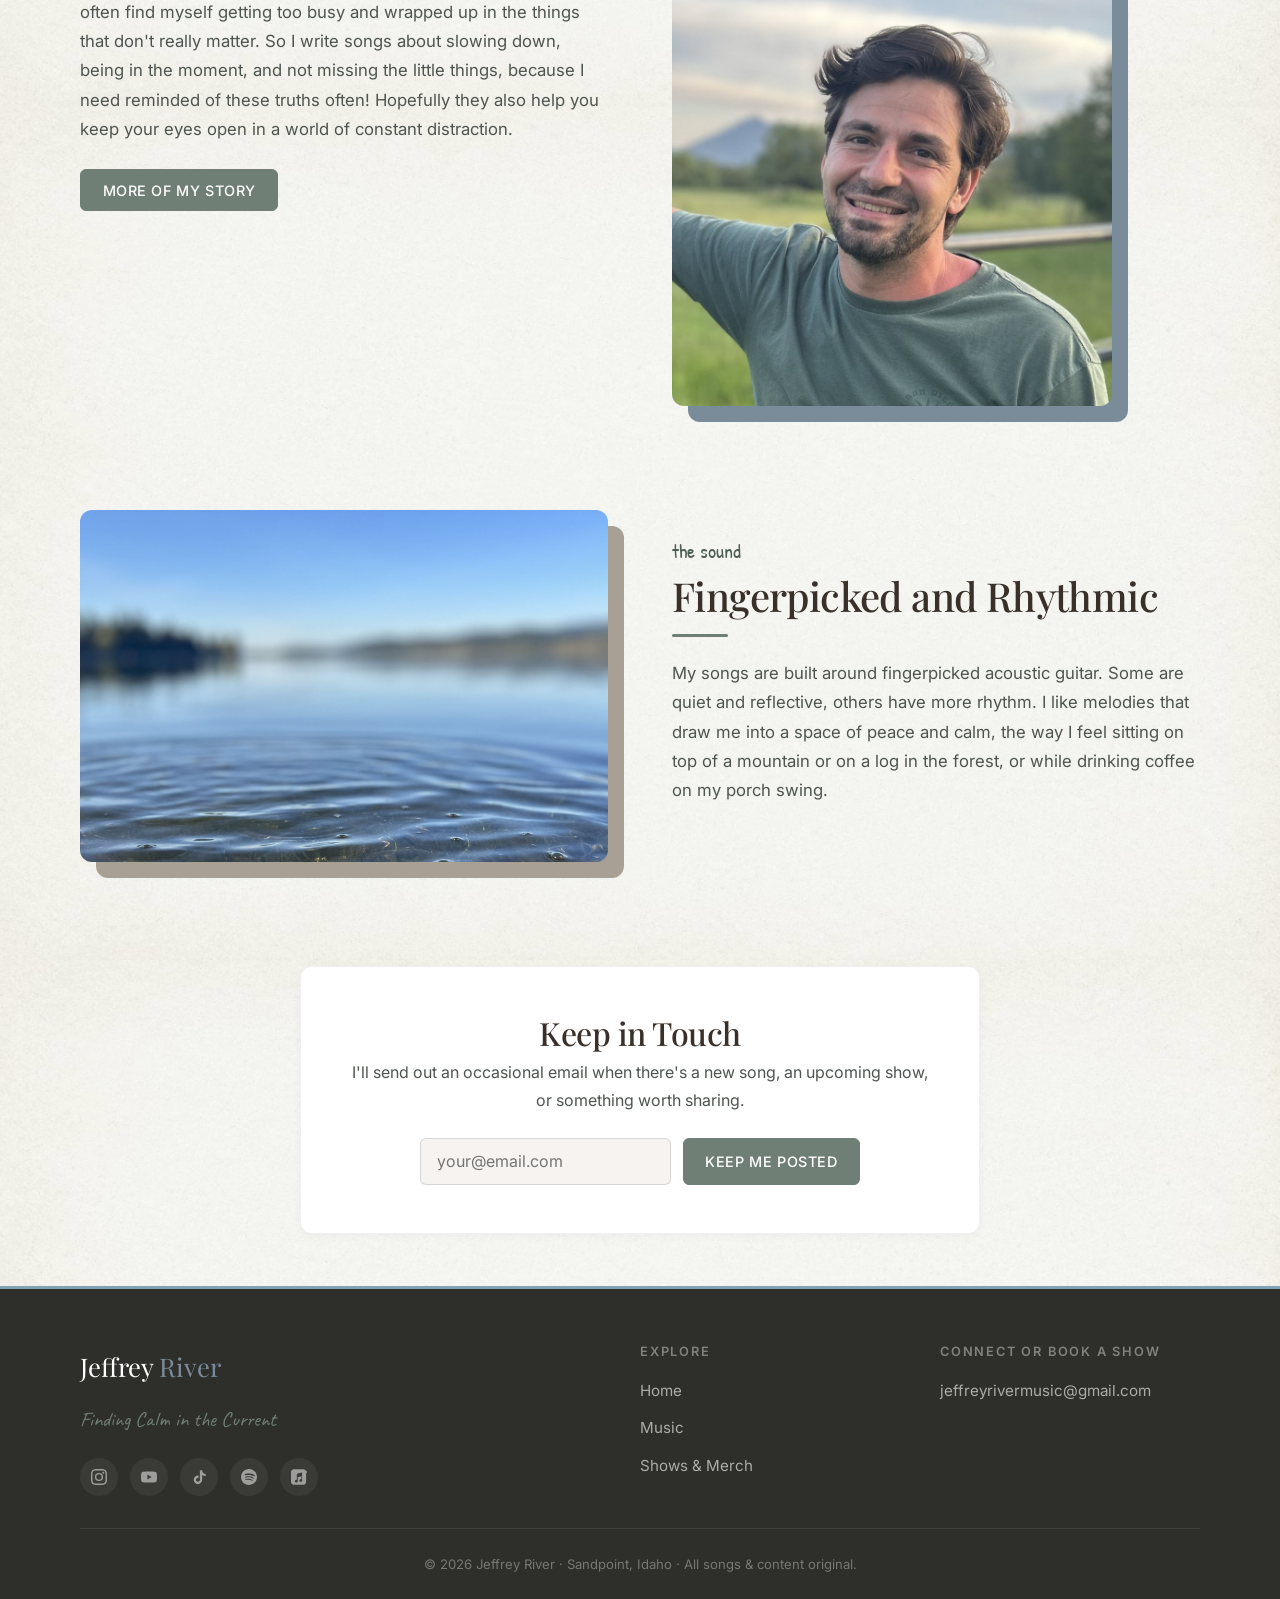
==== commit 7cddce1e: "update new wording to add girls" ====
--- a/jeffrey-river/index.html
+++ b/jeffrey-river/index.html
@@ -61,8 +61,8 @@
   <!-- ===== HERO ===== -->
   <section class="hero">
     <picture>
-      <source media="(max-width: 768px)" srcset="img/hero-mobile.jpg">
-      <img class="hero__photo" src="img/hero.jpg" alt="Meadow and river near Sandpoint, Idaho">
+      <source media="(max-width: 768px)" srcset="img/hero-humbird-mobile.jpg">
+      <img class="hero__photo" src="img/hero-humbird.jpg" alt="Willow tree in a meadow on Humbird Lane near Sandpoint, Idaho">
     </picture>
     <div class="hero__inner">
       <div class="hero__eyebrow">Acoustic Folk · Sandpoint, Idaho</div>
@@ -150,7 +150,7 @@
         <p>That plan ended the way it needed to. It took walking away from the dream and refocusing on my family and faith. But still, the calling was there, like a destiny lying dormant in the soil of my soul, awaiting the right time to spring to life. (sorry had to sneak in a little poetic license)</p>
         <p>I owe so much to my wife Lizzie. She's my greatest fan and teammate in life, and she is the inspiration behind everything I write and sing. She is my producer, manager, and rock! I literally couldn't do this without you!</p>
         <p>God's love has been the catalyst that daily helps me say no to my own selfish ambitions and yes to the truly important and eternal things. I'm a work in progress.</p>
-        <p>By day, I manage construction projects and thoroughly enjoy the work. But when the kiddos go to sleep, the artist in me wakes up. I'm often up at 2 a.m., scribbling down whatever is rattling around in my brain. Music means something different to me now. It's less about the stage and more about the story. Less about being heard and more about being honest and connecting with others.</p>
+        <p>By day, I'm a project manager in construction and father of four adorable little girls who are the joy and light of my life! But when the kiddos go to sleep, the artist in me wakes up. I'm often up at 2 a.m., scribbling down whatever is rattling around in my brain. Music means something different to me now. It's less about the stage and more about the story. Less about being heard and more about being honest and connecting with others.</p>
 
         <h3>Peace on the path</h3>
         <p>There's a place near our house that I walk by almost every day. A willow tree in a meadow, with a river and mountains in the backdrop. It somehow embodies everything I stand for: grounded and rooted with history and consistency, but journeying onward to a destination in the distance.</p>
--- a/jeffrey-river/css/styles.css
+++ b/jeffrey-river/css/styles.css
@@ -1377,3 +1377,23 @@
   .home .hero__tagline { margin-top: 0.6rem; }
   .home .photo-row__image--portrait { max-width: 400px; margin: 0 auto 0.5rem; }
 }
+
+/* ---------- Hero: full-brightness photo, short dramatic fade on the left ---------- */
+.home .hero__photo { opacity: 1; }
+.home .hero::after {
+  background: linear-gradient(to right,
+    rgba(25,23,21,0.72) 0%,
+    rgba(25,23,21,0.5) 20%,
+    rgba(25,23,21,0.2) 32%,
+    transparent 40%);
+}
+@media (max-width: 768px) {
+  /* text spans more of the width on phones, so the fade reaches a bit further */
+  .home .hero::after {
+    background: linear-gradient(to right,
+      rgba(25,23,21,0.68) 0%,
+      rgba(25,23,21,0.42) 35%,
+      rgba(25,23,21,0.12) 60%,
+      transparent 72%);
+  }
+}
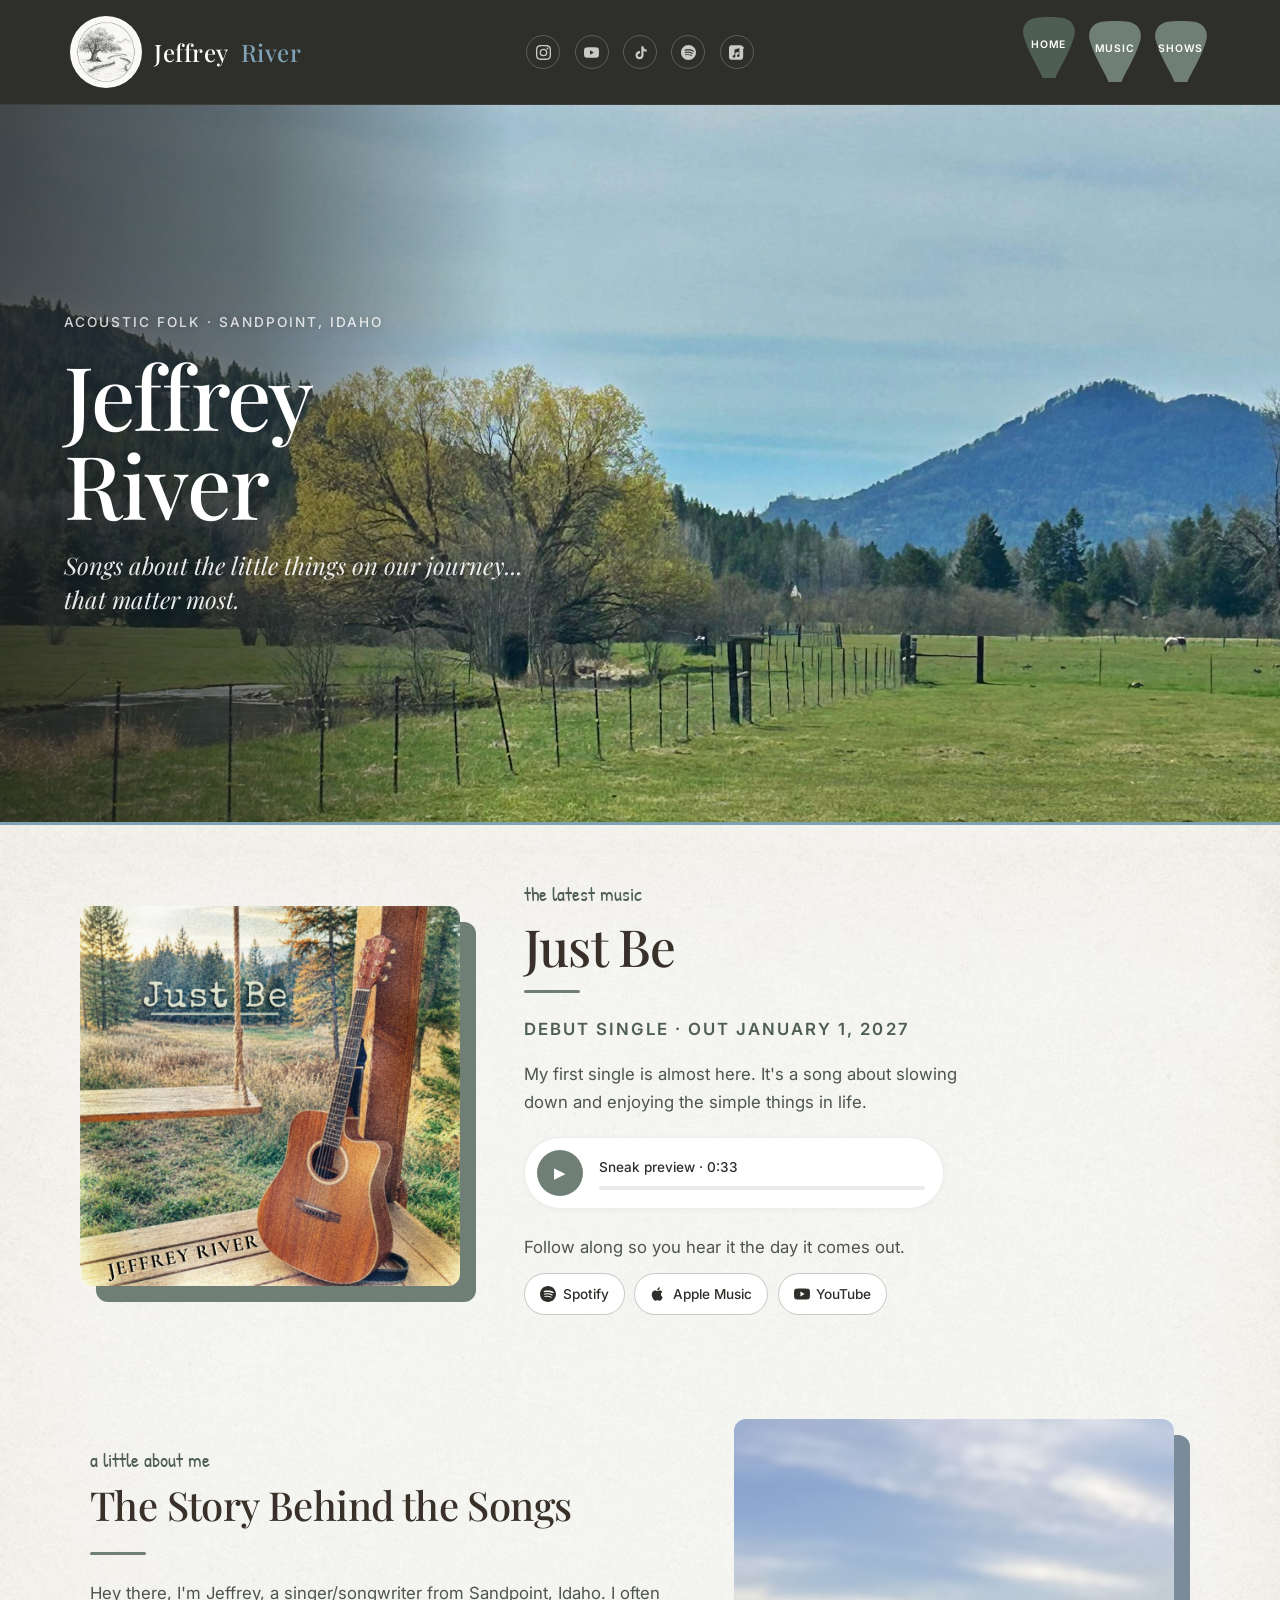
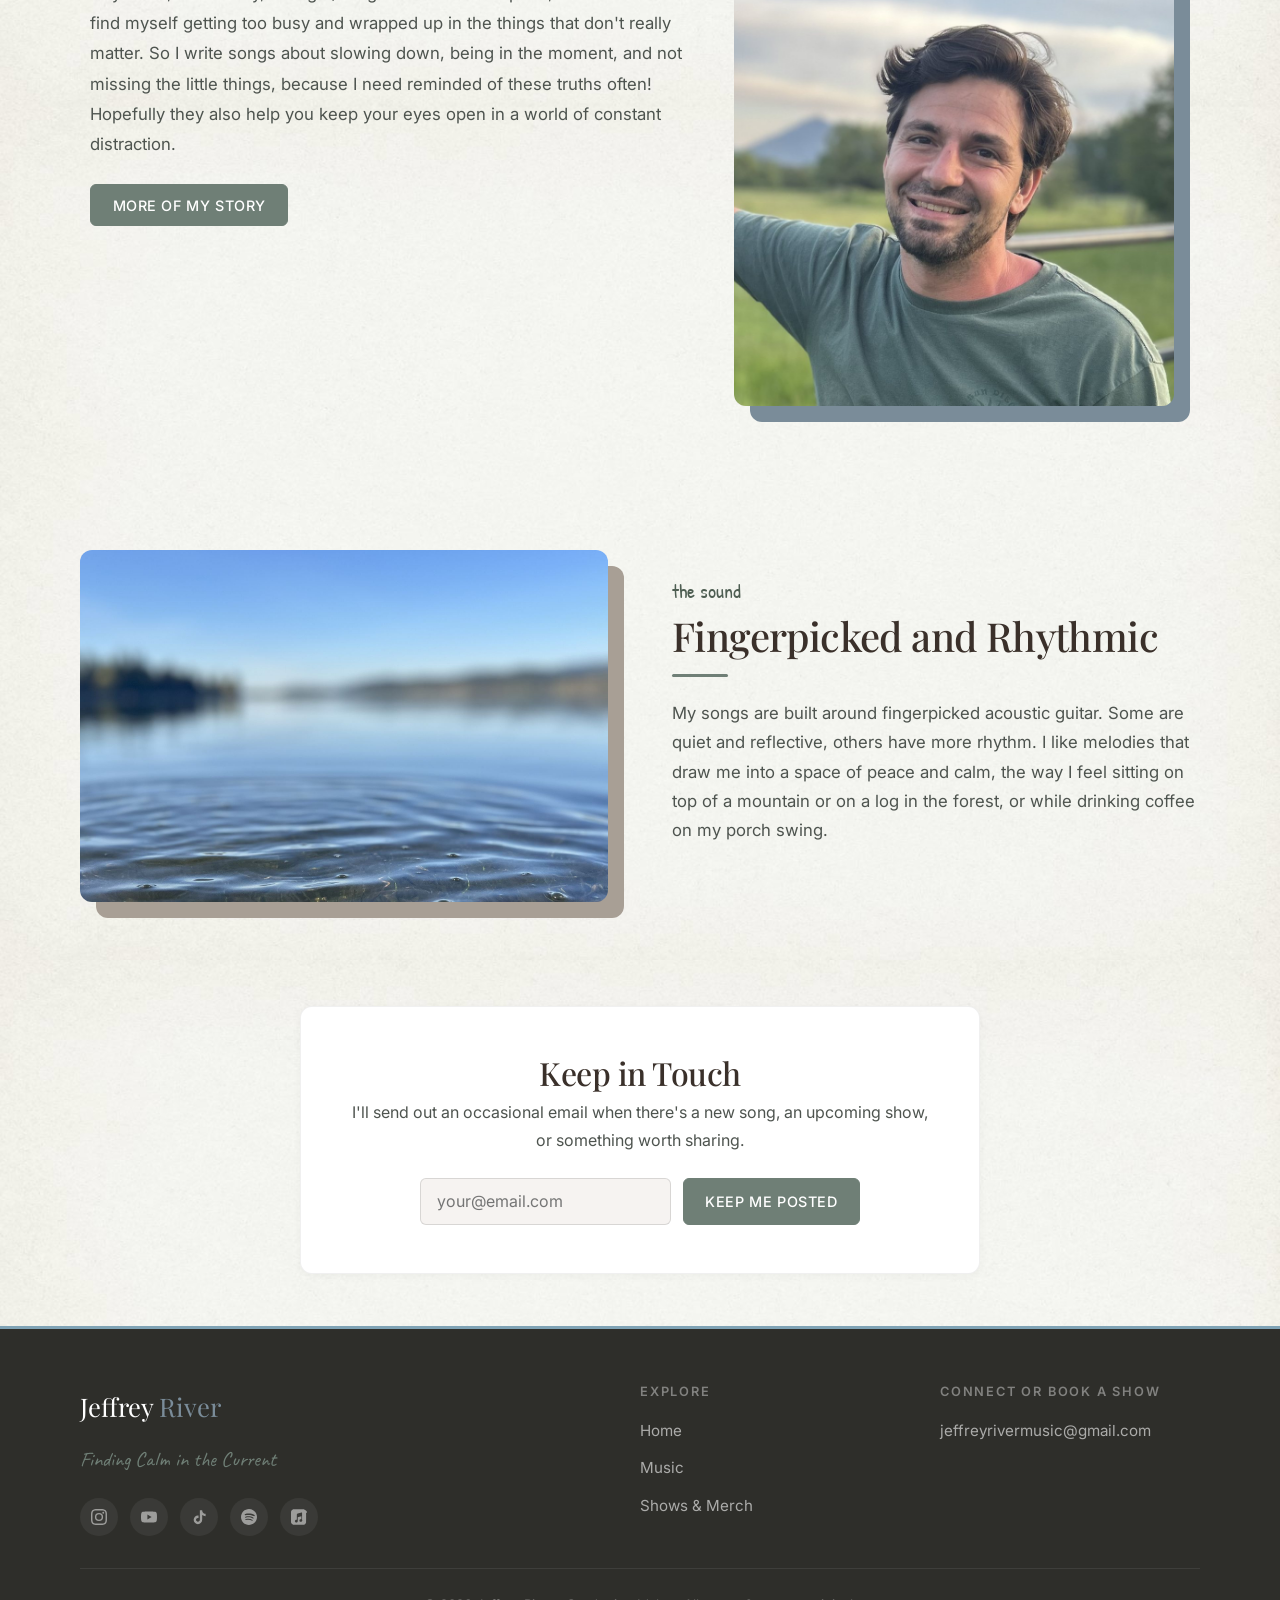
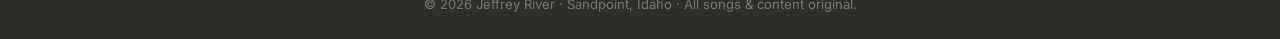
==== commit ab6a56e7: "final website updates" ====
--- a/jeffrey-river/index.html
+++ b/jeffrey-river/index.html
@@ -67,7 +67,7 @@
     <div class="hero__inner">
       <div class="hero__eyebrow">Acoustic Folk · Sandpoint, Idaho</div>
       <h1>Jeffrey<br>River</h1>
-      <p class="hero__tagline">Songs about the little things on our journey<br>that matter most.</p>
+      <p class="hero__tagline">Songs about the little things on our journey...<br>that matter most.</p>
     </div>
   </section>
 
@@ -127,42 +127,52 @@
   <!-- ===== MEET JEFFREY ===== -->
   <section class="section" id="about">
     <div class="container">
-      <div class="photo-row photo-row--reverse">
-        <div class="photo-row__image photo-row__image--portrait color-block color-block--image color-block--river">
+      <div class="about-flow">
+          <div class="about-flow__photo photo-row__image photo-row__image--portrait color-block color-block--image color-block--river">
           <img src="img/jeffrey-portrait.jpg" alt="Jeffrey River smiling by a fence in a meadow near Sandpoint" />
         </div>
-        <div class="photo-row__text">
+
           <span class="eyebrow">a little about me</span>
           <h2>The Story Behind the Songs</h2>
           <hr class="rule" />
           <p>Hey there, I'm Jeffrey, a singer/songwriter from Sandpoint, Idaho. I often find myself getting too busy and wrapped up in the things that don't really matter. So I write songs about slowing down, being in the moment, and not missing the little things, because I need reminded of these truths often! Hopefully they also help you keep your eyes open in a world of constant distraction.</p>
           <button type="button" class="btn btn--sage" id="story-toggle" aria-expanded="false" aria-controls="story-more" style="margin-top:0.5rem;">More of My Story</button>
-        </div>
-      </div>
-
-      <div class="story-more" id="story-more">
-        <h3>A guitar from a pawnshop</h3>
-        <p>Our family sang together as long as I can remember. My dad taught each of us kids to sing harmony practically from the time we were in diapers. Then one afternoon my grandpa walked into a pawnshop and came home with a small Ovation guitar in need of a home. I instantly adopted it and taught myself to play. At age 13, I wanted to write songs so bad it hurt, but couldn't seem to figure out how, and the small snippets I did eke out were (cough, cough) special.</p>
-        <p>At 17, I was finally writing songs (that you are never allowed to hear!). I spent my later teen years singing with my family on the road, and the dream kept growing.</p>
-
-        <h3>Finding what really matters</h3>
-        <p>In my early twenties, I started writing love songs for my girlfriend (now wife) Lizzie. I got so excited about the songs and producing them that I missed the message and reason behind them. I thought I was ready and had a big music career all mapped out in my mind.</p>
-        <p>That plan ended the way it needed to. It took walking away from the dream and refocusing on my family and faith. But still, the calling was there, like a destiny lying dormant in the soil of my soul, awaiting the right time to spring to life. (sorry had to sneak in a little poetic license)</p>
-        <p>I owe so much to my wife Lizzie. She's my greatest fan and teammate in life, and she is the inspiration behind everything I write and sing. She is my producer, manager, and rock! I literally couldn't do this without you!</p>
-        <p>God's love has been the catalyst that daily helps me say no to my own selfish ambitions and yes to the truly important and eternal things. I'm a work in progress.</p>
-        <p>By day, I'm a project manager in construction and father of four adorable little girls who are the joy and light of my life! But when the kiddos go to sleep, the artist in me wakes up. I'm often up at 2 a.m., scribbling down whatever is rattling around in my brain. Music means something different to me now. It's less about the stage and more about the story. Less about being heard and more about being honest and connecting with others.</p>
-
-        <h3>Peace on the path</h3>
-        <p>There's a place near our house that I walk by almost every day. A willow tree in a meadow, with a river and mountains in the backdrop. It somehow embodies everything I stand for: grounded and rooted with history and consistency, but journeying onward to a destination in the distance.</p>
-        <p>My first name Jeffrey means peace. My middle name River represents journey, reflection, and connection. That's at the heart of what I write about. I love music and the emotions and response it mysteriously awakens in our souls. And I am thankful to get to share some small part of all of it with you!</p>
+
+        <div class="story-more" id="story-more">
+          <h3>A guitar from a pawnshop</h3>
+          <p>Our family sang together as long as I can remember. My dad taught each of us kids to sing harmony practically from the time we were in diapers. Then one afternoon my grandpa walked into a pawnshop and came home with a small Ovation guitar in need of a home. I instantly adopted it and taught myself to play. At age 13, I wanted to write songs so bad it hurt, but couldn't seem to figure out how, and the small snippets I did eke out were (cough, cough) special.</p>
+          <p>At 17, I was finally writing songs (that you are never allowed to hear!). I spent my later teen years singing with my family on the road, and the dream kept growing.</p>
+
+          <h3>Finding what really matters</h3>
+          <p>In my early twenties, I started writing love songs for my girlfriend (now wife) Lizzie. I got so excited about the songs and producing them that I missed the message and reason behind them. I thought I was ready and had a big music career all mapped out in my mind.</p>
+          <p>That plan ended the way it needed to. It took walking away from that dream and refocusing on the real priorities - my family and faith. But still, the calling was there, like a destiny lying dormant in the soil of my soul, awaiting the right time to spring to life. (sorry had to sneak in a little poetic license)</p>
+          <p>I owe so much to my wife Lizzie. She's my greatest fan and teammate in life, and she is the inspiration behind everything I write and sing. She is my producer, manager, and rock! I literally couldn't do this without you!</p>
+          <p>God's love has been the catalyst that daily helps me say no to my own selfish ambitions and yes to the truly important and eternal things. I'm a work in progress.</p>
+          <p>By day, I'm a project manager in construction and father of four adorable girls who are the joy and light of my life! But when the kiddos go to sleep, the artist in me wakes up. I'm often up at 2 a.m., scribbling down whatever is rattling around in my brain. Music means something different to me now. It's less about the stage and more about the story. Less about being heard and more about being honest and connecting with others.</p>
+
+          <h3>Peace on the path</h3>
+          <p>There's a place near our house that I walk by almost every day. A willow tree in a meadow, with a river and mountains in the backdrop. It somehow embodies everything I stand for: grounded and rooted in faith, consistency, and belonging, but journeying onward to a destination in the distance.</p>
+          <p>My first name Jeffrey means peace. My middle name River represents journey, reflection, and connection. That's at the heart of what I write about. I love music and the emotions and response it mysteriously awakens in our souls. And I am thankful to get to share some small part of all of it with you!</p>
+          <button type="button" class="btn btn--outline story-more__close" id="story-close">Show Less</button>
+        </div>
       </div>
       <script>
-        document.getElementById('story-toggle').addEventListener('click', function() {
+        (function() {
+          var openBtn = document.getElementById('story-toggle');
+          var closeBtn = document.getElementById('story-close');
           var more = document.getElementById('story-more');
-          var open = more.classList.toggle('is-open');
-          this.setAttribute('aria-expanded', open);
-          this.textContent = open ? 'Show Less' : 'More of My Story';
-        });
+          openBtn.addEventListener('click', function() {
+            more.classList.add('is-open');
+            openBtn.style.display = 'none';
+            openBtn.setAttribute('aria-expanded', 'true');
+          });
+          closeBtn.addEventListener('click', function() {
+            more.classList.remove('is-open');
+            openBtn.style.display = '';
+            openBtn.setAttribute('aria-expanded', 'false');
+            document.getElementById('about').scrollIntoView({ behavior: 'smooth', block: 'start' });
+          });
+        })();
       </script>
     </div>
   </section>
--- a/jeffrey-river/css/styles.css
+++ b/jeffrey-river/css/styles.css
@@ -1397,3 +1397,30 @@
       transparent 72%);
   }
 }
+
+/* ---------- Expandable story: land on it + fade in ---------- */
+.story-more, #about { scroll-margin-top: 170px; }
+@media (max-width: 768px) { .story-more, #about { scroll-margin-top: 150px; } }
+.story-more.is-open { animation: storyIn .6s var(--ease) both; }
+@keyframes storyIn { from { opacity: 0; transform: translateY(12px); } to { opacity: 1; transform: none; } }
+.story-more__close { margin-top: 1.5rem; }
+
+/* ---------- About: story wraps beside the photo, then spreads full width ---------- */
+.about-flow { max-width: 1100px; margin: 0 auto; }
+.about-flow::after { content: ""; display: block; clear: both; }
+.about-flow > .eyebrow { padding-top: 1.5rem; }
+.about-flow p { font-size: 1.05rem; line-height: 1.8; }
+.about-flow .story-more { max-width: none; margin: 1.75rem 0 0; }
+.about-flow__photo.photo-row__image--portrait {
+  float: right;
+  width: 42%; max-width: 440px;
+  margin: 0 16px 2.5rem clamp(2rem, 4vw, 3.5rem);
+  justify-self: auto;
+}
+@media (max-width: 768px) {
+  .about-flow__photo.photo-row__image--portrait {
+    float: none; width: 100%; max-width: 400px;
+    margin: 0 auto 2.25rem;
+  }
+  .about-flow > .eyebrow { padding-top: 0; }
+}
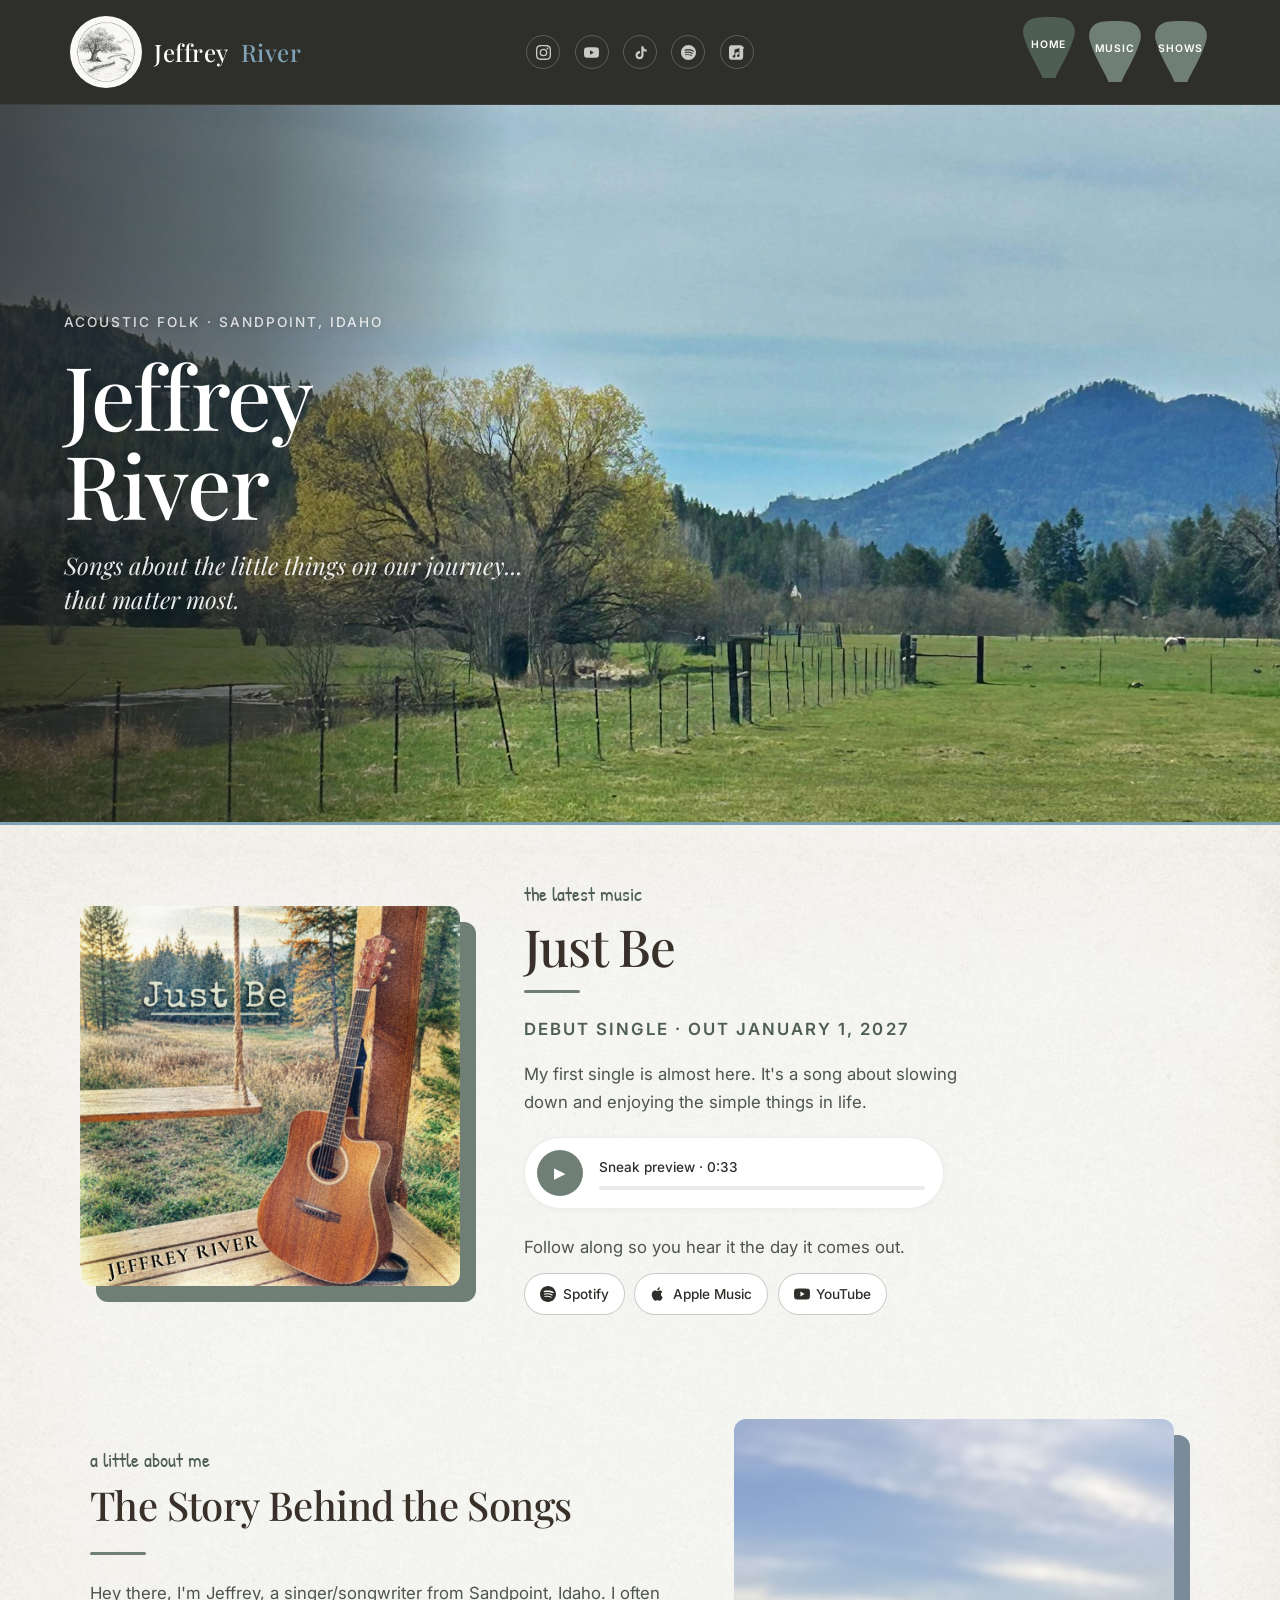
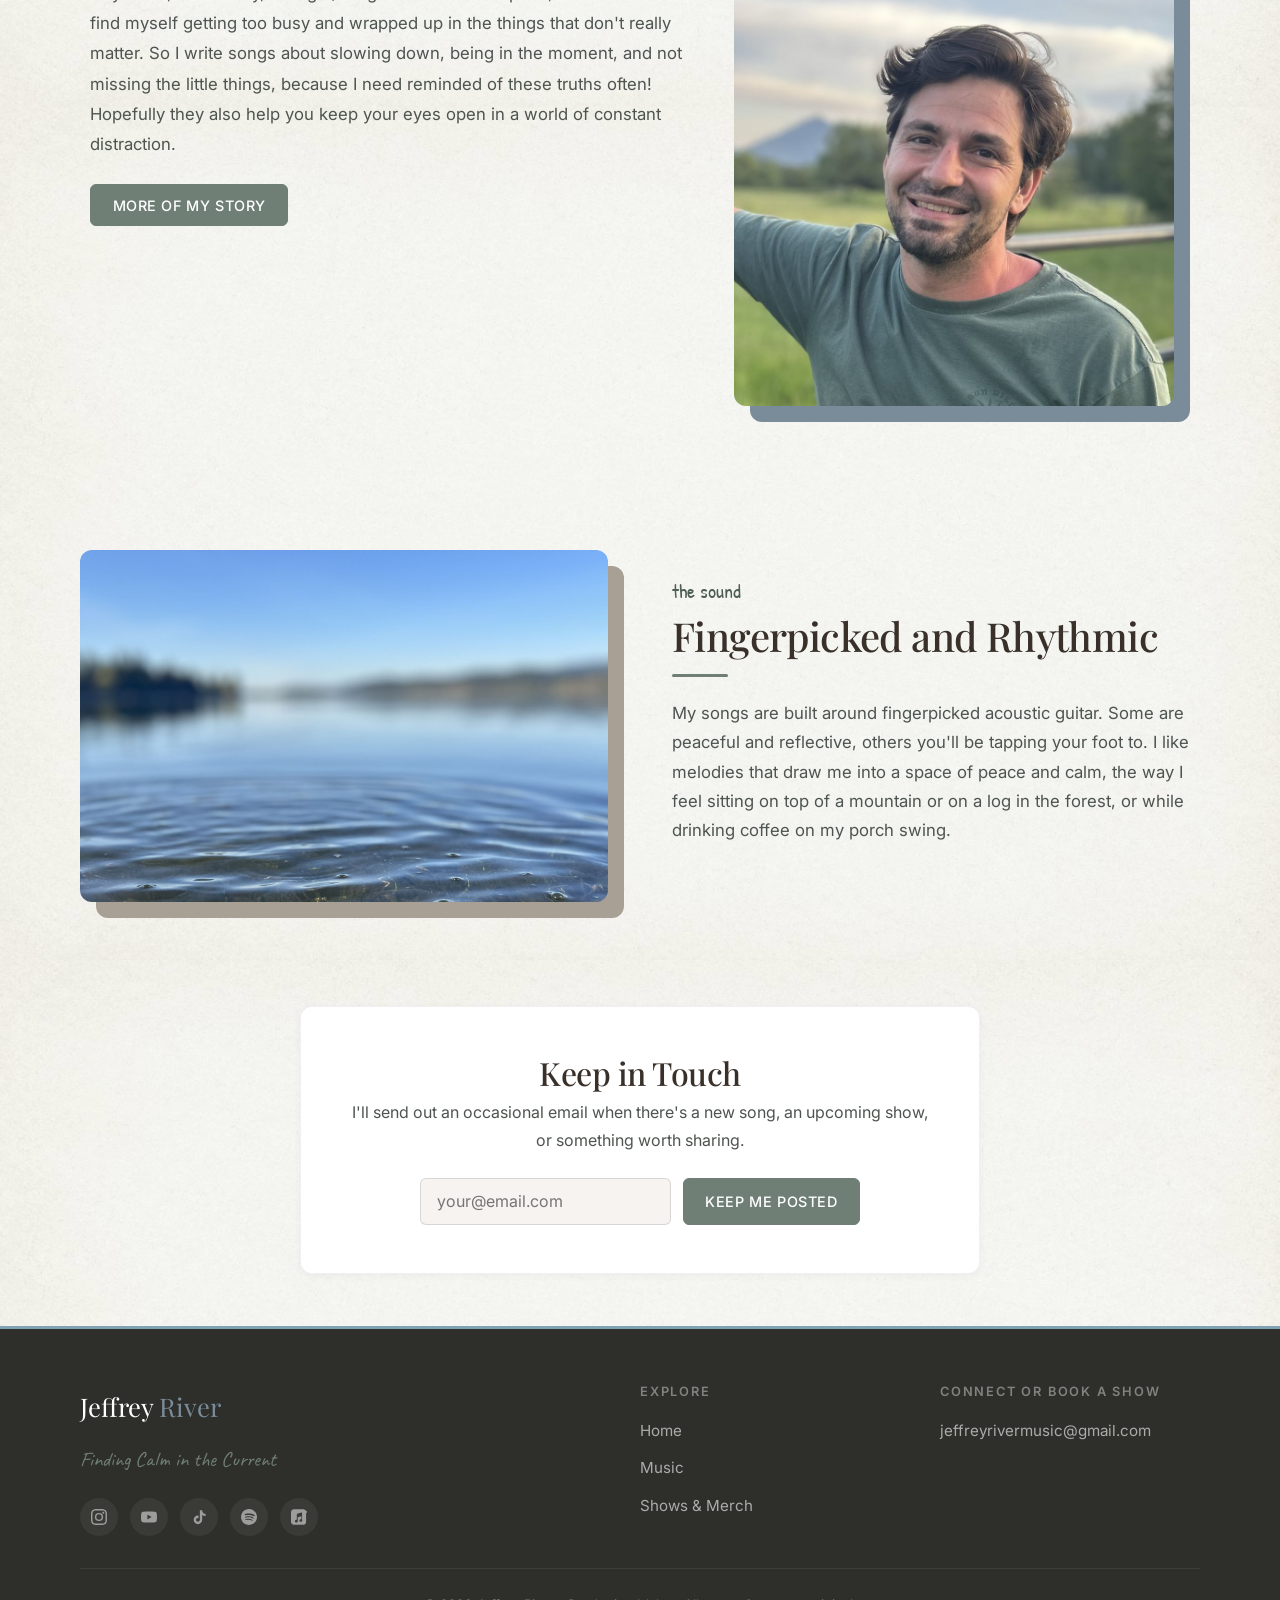
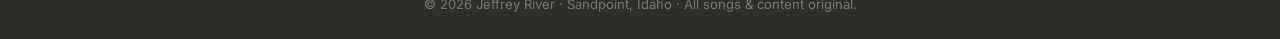
==== commit 5dd5d808: "tapping foot to" ====
--- a/jeffrey-river/index.html
+++ b/jeffrey-river/index.html
@@ -188,7 +188,7 @@
           <span class="eyebrow">the sound</span>
           <h2>Fingerpicked and Rhythmic</h2>
           <hr class="rule" />
-          <p>My songs are built around fingerpicked acoustic guitar. Some are quiet and reflective, others have more rhythm. I like melodies that draw me into a space of peace and calm, the way I feel sitting on top of a mountain or on a log in the forest, or while drinking coffee on my porch swing.</p>
+          <p>My songs are built around fingerpicked acoustic guitar. Some are peaceful and reflective, others you'll be tapping your foot to. I like melodies that draw me into a space of peace and calm, the way I feel sitting on top of a mountain or on a log in the forest, or while drinking coffee on my porch swing.</p>
         </div>
       </div>
     </div>
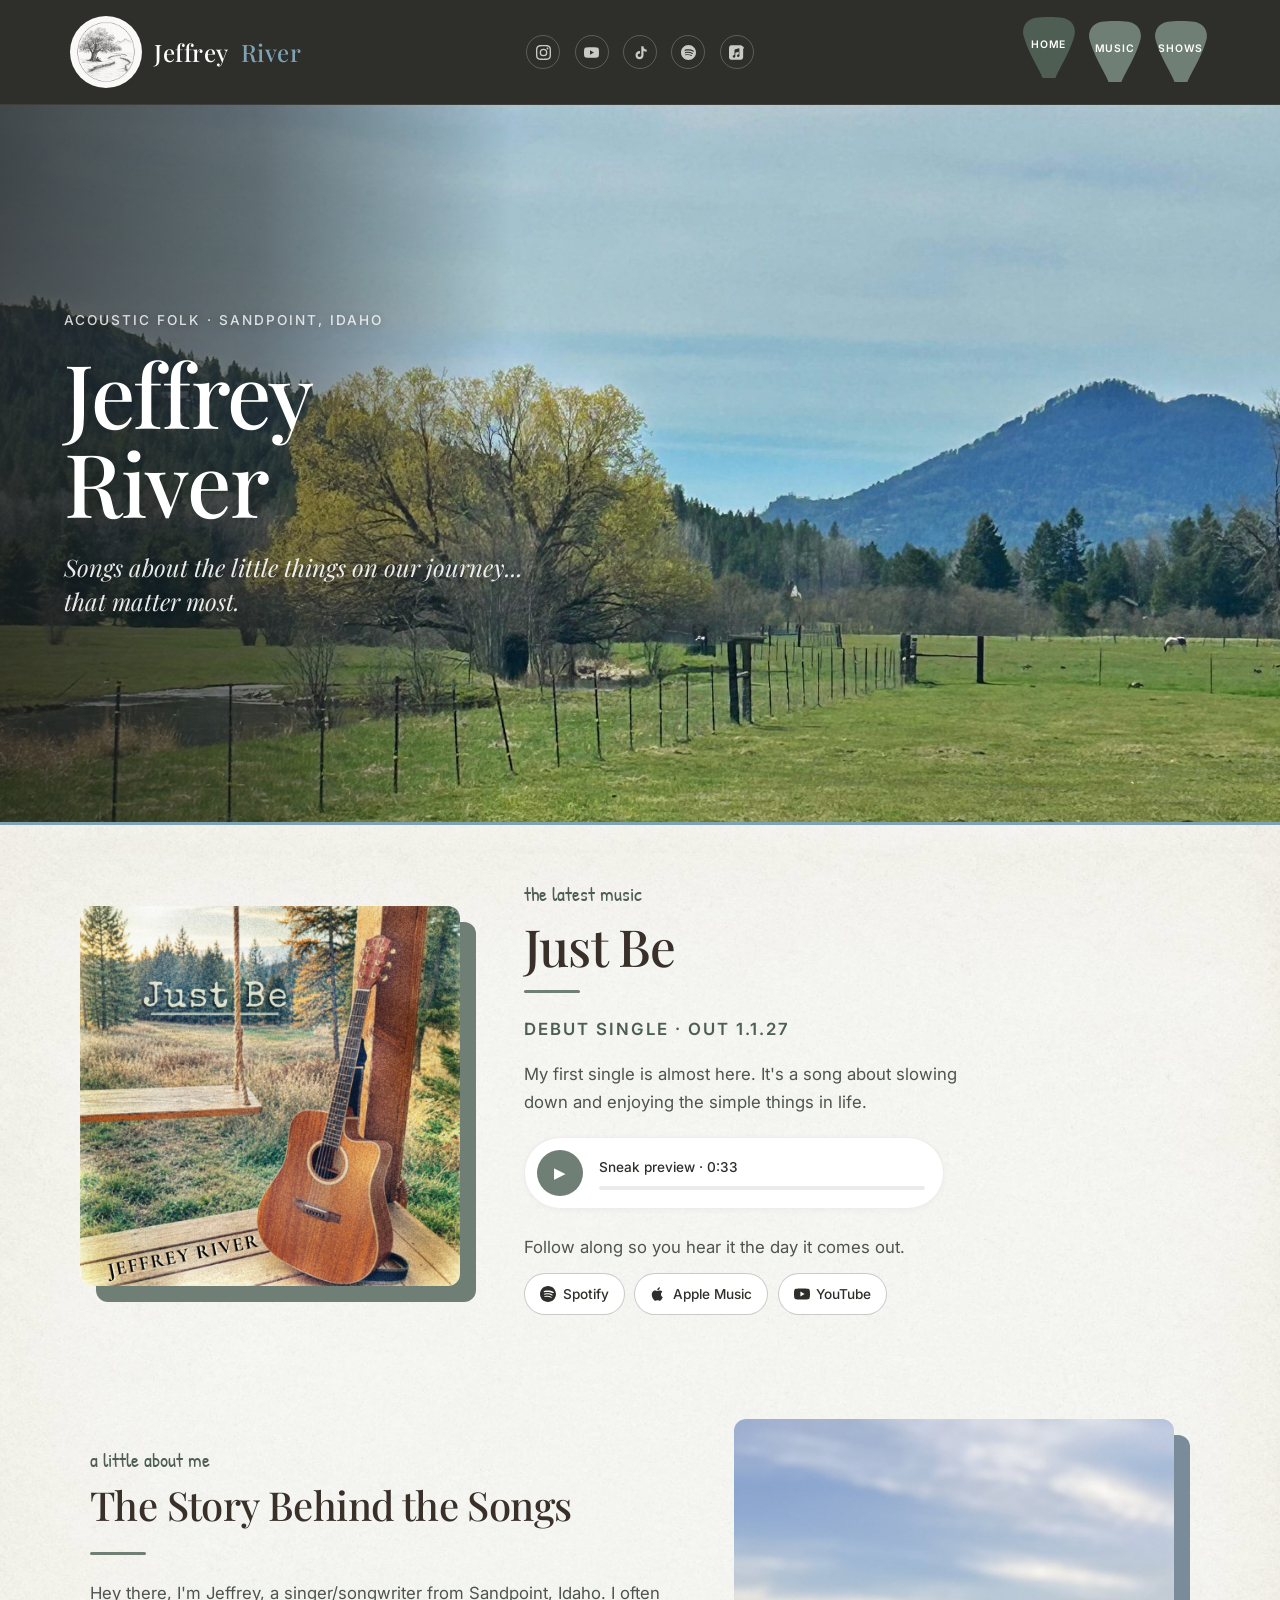
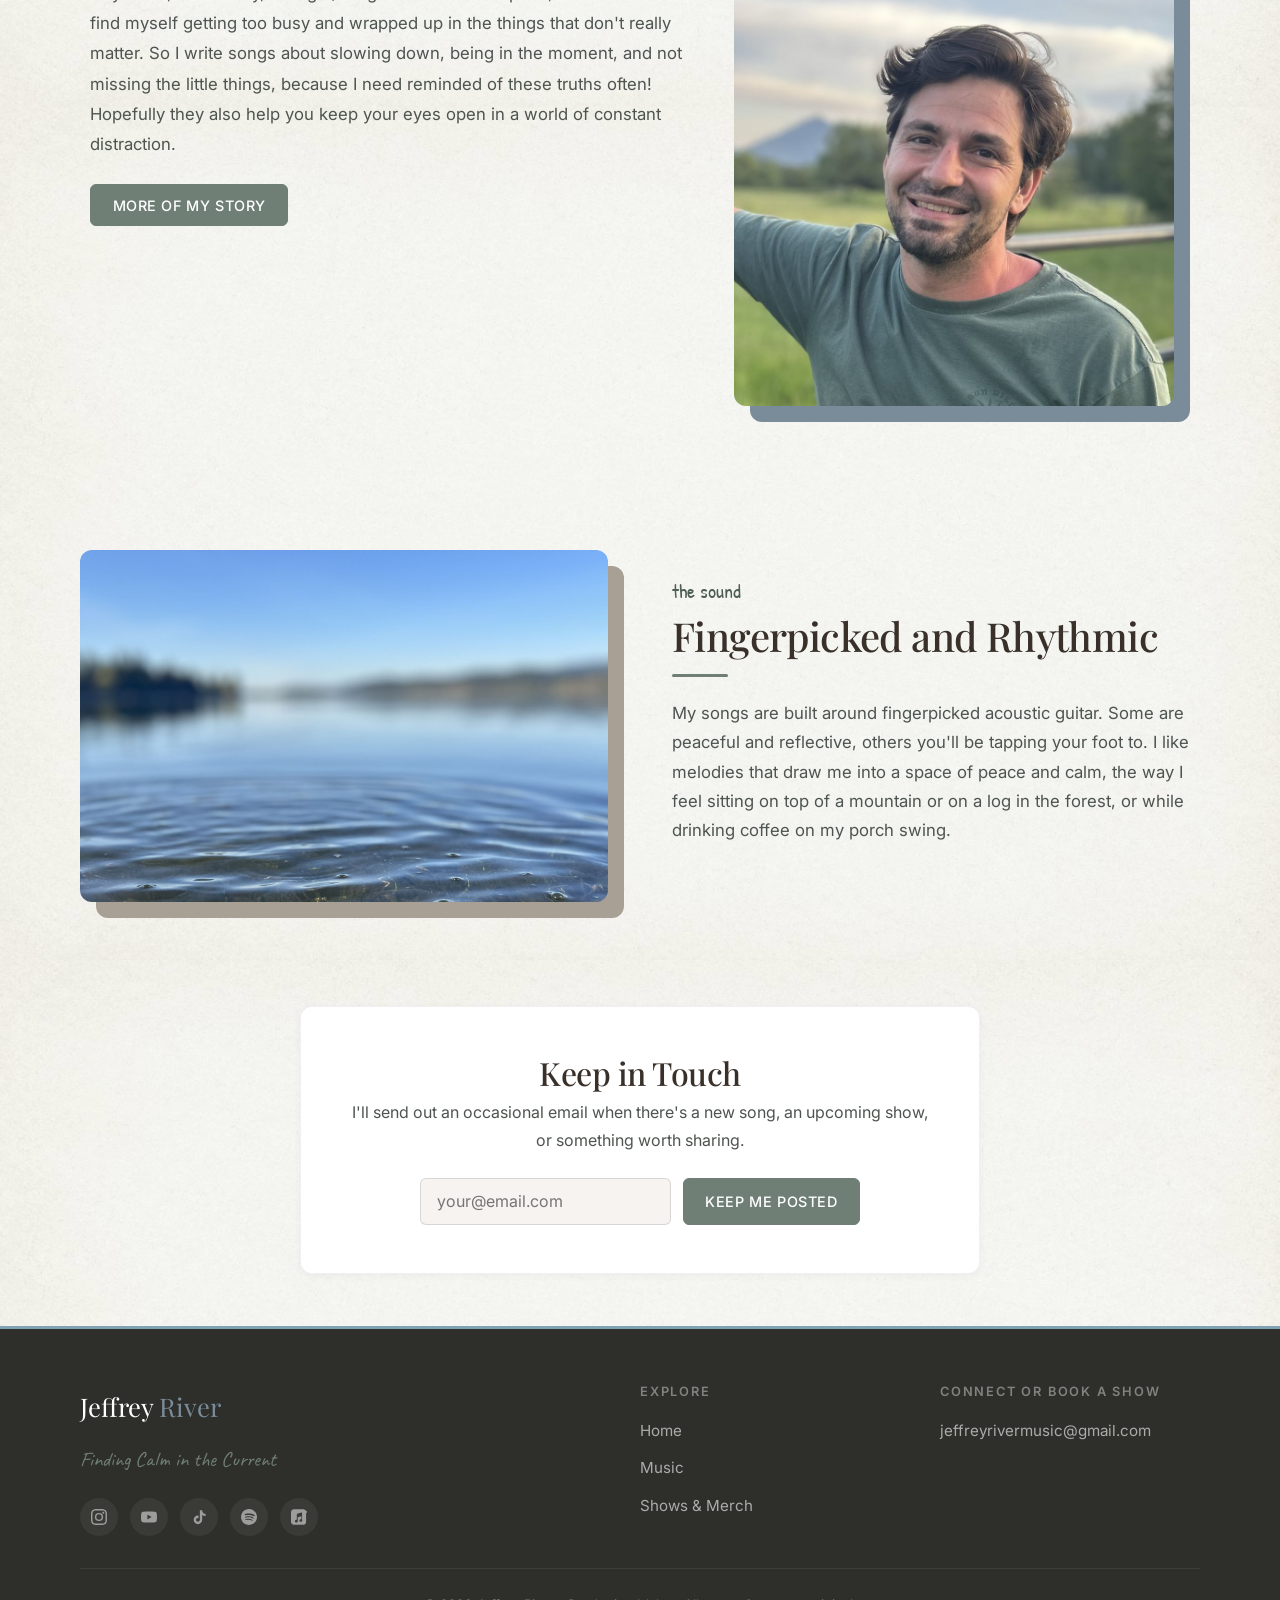
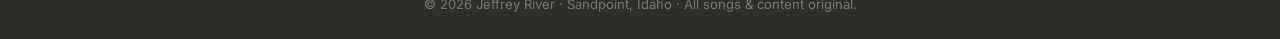
==== commit 9a2024a4: "mobile fixes change image layout" ====
--- a/jeffrey-river/index.html
+++ b/jeffrey-river/index.html
@@ -21,6 +21,7 @@
   <link rel="stylesheet" href="css/styles.css" />
   <link rel="icon" type="image/x-icon" href="favicon.ico" />
   <link rel="icon" type="image/png" sizes="32x32" href="img/favicon-32x32.png" />
+  <link rel="icon" type="image/png" sizes="48x48" href="img/favicon-48x48.png" />
   <link rel="icon" type="image/png" sizes="192x192" href="img/favicon-192x192.png" />
   <link rel="apple-touch-icon" href="img/apple-touch-icon.png" />
 </head>
@@ -82,7 +83,7 @@
           <span class="eyebrow">the latest music</span>
           <h2>Just Be</h2>
           <hr class="rule" />
-          <p class="release__meta">Debut single · Out January 1, 2027</p>
+          <p class="release__meta">Debut single · Out 1.1.27</p>
           <p>My first single is almost here. It's a song about slowing down and enjoying the simple things in life.</p>
           <div class="preview" id="preview">
             <button type="button" class="preview__btn" aria-label="Play preview of Just Be">&#9654;</button>
--- a/jeffrey-river/css/styles.css
+++ b/jeffrey-river/css/styles.css
@@ -1424,3 +1424,52 @@
   }
   .about-flow > .eyebrow { padding-top: 0; }
 }
+
+/* ---------- Mobile fixes (Nov 21) ---------- */
+/* A little more space between the name and the tagline */
+.home .hero__tagline { margin-top: 1.5rem; }
+@media (max-width: 768px) {
+  /* Name stays put; only the tagline drops lower (extra top padding offsets the centering shift) */
+  .home .hero__inner { padding-top: 3.9rem; padding-bottom: 2.5rem; }
+  .home .hero__tagline { font-size: 1.15rem; margin-top: 2rem; }
+
+  /* Streaming buttons: all three fit on one row */
+  .stream-links { gap: 0.4rem; flex-wrap: nowrap; }
+  .stream-links a { padding: 0.5em 0.75em; font-size: 0.78rem; gap: 0.35em; white-space: nowrap; }
+  .stream-links svg { width: 14px; height: 14px; }
+
+  /* About: title first, then photo, then the paragraph */
+  .about-flow { display: flex; flex-direction: column; }
+  .about-flow > * { order: 5; }
+  .about-flow > .eyebrow { order: 1; }
+  .about-flow > h2 { order: 2; }
+  .about-flow > .rule { order: 3; }
+  .about-flow > .about-flow__photo { order: 4; }
+  .about-flow > .btn { align-self: flex-start; }
+  .about-flow::after { display: none; }
+}
+
+/* Mobile: every section reads title → photo → text */
+@media (max-width: 768px) {
+  .release, .home .photo-row { display: flex; flex-direction: column; }
+  .release__text, .home .photo-row__text { display: contents; }
+  .release > *, .release__text > *, .home .photo-row > *, .home .photo-row__text > * { order: 5; }
+  .release__text > .eyebrow, .home .photo-row__text > .eyebrow { order: 1; }
+  .release__text > h2, .home .photo-row__text > h2 { order: 2; }
+  .release__text > .rule, .home .photo-row__text > .rule { order: 3; }
+  .release__cover, .home .photo-row__image { order: 4; }
+  .release__cover { width: 100%; max-width: 340px; margin: 0.25rem auto 2.25rem; }
+  .home .photo-row__image { width: calc(100% - 16px); margin: 0.25rem 16px 2.25rem 0; }
+}
+
+/* Mobile: match the tight About layout — no grid gap, everything left-aligned */
+@media (max-width: 768px) {
+  .release, .home .photo-row { gap: 0; align-items: stretch; text-align: left; }
+  .release h2, .home .photo-row__text h2 { margin: 0; }
+  .release__cover {
+    width: calc(100% - 16px); max-width: 400px;
+    margin: 0.25rem 16px 2.25rem 0; align-self: flex-start;
+  }
+  .home .photo-row__image { align-self: flex-start; max-width: 400px; }
+  .release p, .release__meta { max-width: none; }
+}
